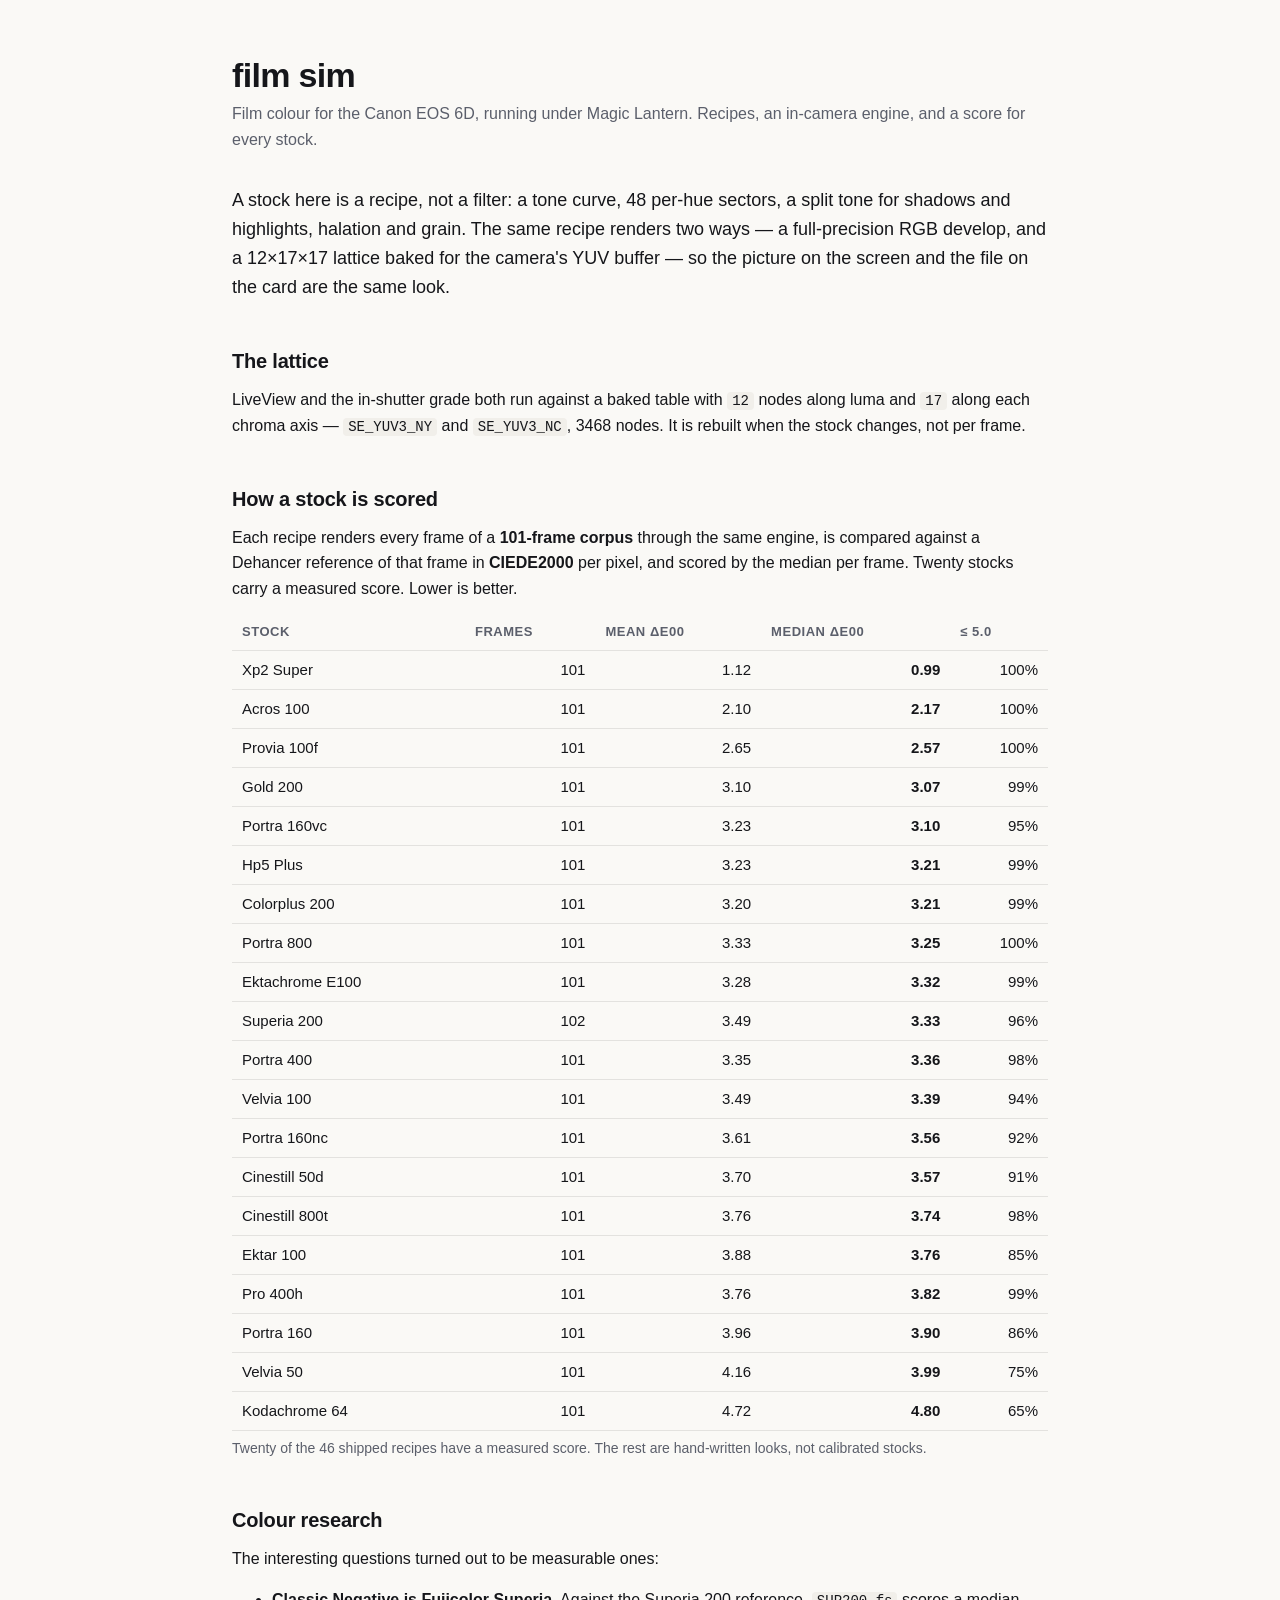
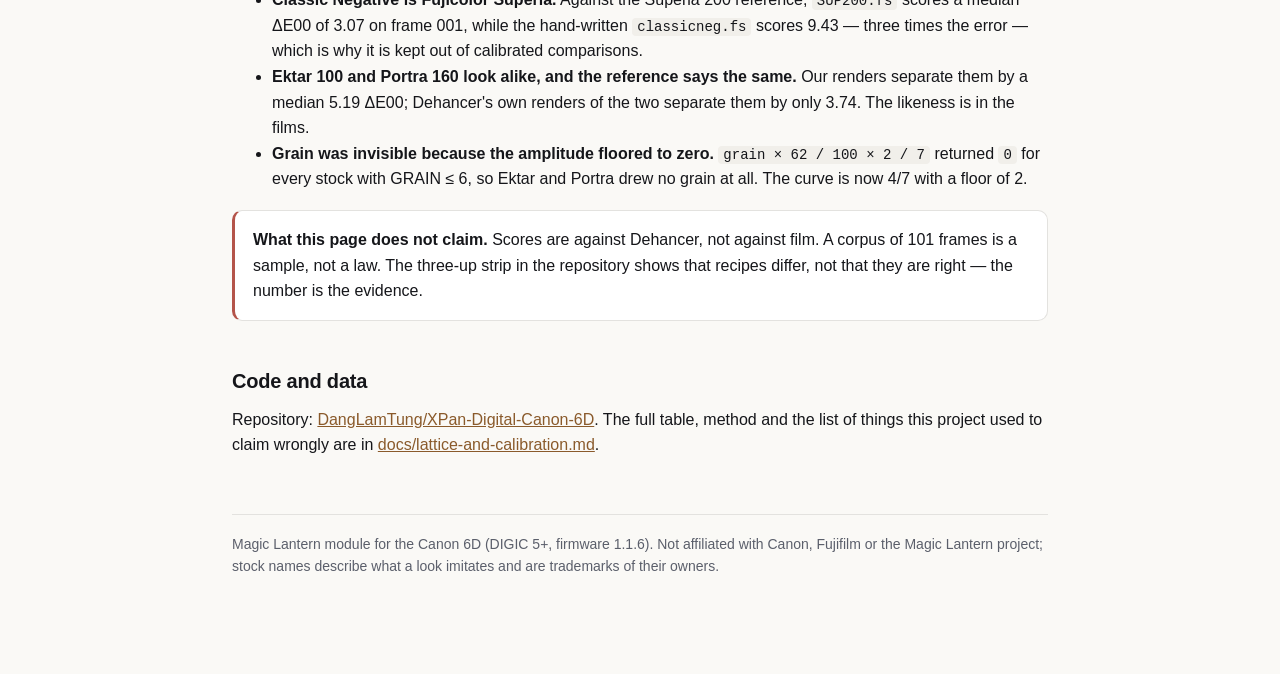
==== docs/index.html @ 1e67f0bf "docs: a GitHub Pages site for the project -- the lattice, the 101-frame CIEDE2000 table for the twen" ====
<!doctype html>
<html lang="en">
<head>
<meta charset="utf-8">
<meta name="viewport" content="width=device-width,initial-scale=1">
<title>film_sim — film colour for the Canon 6D under Magic Lantern</title>
<style>
  :root{--ink:#15161a;--dim:#5b5f6b;--line:#e3e2df;--bg:#faf9f6;--accent:#8a5a2b}
  *{box-sizing:border-box}
  body{margin:0;background:var(--bg);color:var(--ink);
       font:16px/1.6 -apple-system,BlinkMacSystemFont,"Segoe UI",Inter,sans-serif}
  main{max-width:860px;margin:0 auto;padding:56px 22px 96px}
  h1{font-size:34px;line-height:1.15;margin:0 0 6px;letter-spacing:-.02em}
  .sub{color:var(--dim);margin:0 0 34px}
  h2{font-size:20px;margin:44px 0 10px;letter-spacing:-.01em}
  p{margin:0 0 14px}
  a{color:var(--accent)}
  code{background:#f1efea;padding:1px 5px;border-radius:4px;font-size:14px}
  table{border-collapse:collapse;width:100%;margin:14px 0 6px;font-size:15px}
  th,td{text-align:left;padding:7px 10px;border-bottom:1px solid var(--line)}
  th{color:var(--dim);font-weight:600;font-size:13px;text-transform:uppercase;
     letter-spacing:.04em}
  td.n{text-align:right;font-variant-numeric:tabular-nums}
  .lede{font-size:18px}
  .box{background:#fff;border:1px solid var(--line);border-radius:10px;
       padding:16px 18px;margin:18px 0}
  .warn{border-left:3px solid #b4544a}
  footer{margin-top:56px;color:var(--dim);font-size:14px;
         border-top:1px solid var(--line);padding-top:18px}
</style>
</head>
<body>
<main>

<h1>film&nbsp;sim</h1>
<p class="sub">Film colour for the Canon EOS 6D, running under Magic Lantern.
Recipes, an in-camera engine, and a score for every stock.</p>

<p class="lede">A stock here is a recipe, not a filter: a tone curve, 48 per-hue
sectors, a split tone for shadows and highlights, halation and grain. The same
recipe renders two ways — a full-precision RGB develop, and a 12×17×17 lattice
baked for the camera's YUV buffer — so the picture on the screen and the file on
the card are the same look.</p>

<h2>The lattice</h2>
<p>LiveView and the in-shutter grade both run against a baked table with
<code>12</code> nodes along luma and <code>17</code> along each chroma axis —
<code>SE_YUV3_NY</code> and <code>SE_YUV3_NC</code>, 3468 nodes. It is rebuilt
when the stock changes, not per frame.</p>

<h2>How a stock is scored</h2>
<p>Each recipe renders every frame of a <b>101-frame corpus</b> through the same
engine, is compared against a Dehancer reference of that frame in
<b>CIEDE2000</b> per pixel, and scored by the median per frame. Twenty stocks
carry a measured score. Lower is better.</p>

<table>
  <thead><tr><th>Stock</th><th class="n">frames</th><th class="n">mean ΔE00</th>
  <th class="n">median ΔE00</th><th class="n">≤ 5.0</th></tr></thead>
  <tbody>
      <tr><td>Xp2 Super</td><td class="n">101</td><td class="n">1.12</td><td class="n"><b>0.99</b></td><td class="n">100%</td></tr>
      <tr><td>Acros 100</td><td class="n">101</td><td class="n">2.10</td><td class="n"><b>2.17</b></td><td class="n">100%</td></tr>
      <tr><td>Provia 100f</td><td class="n">101</td><td class="n">2.65</td><td class="n"><b>2.57</b></td><td class="n">100%</td></tr>
      <tr><td>Gold 200</td><td class="n">101</td><td class="n">3.10</td><td class="n"><b>3.07</b></td><td class="n">99%</td></tr>
      <tr><td>Portra 160vc</td><td class="n">101</td><td class="n">3.23</td><td class="n"><b>3.10</b></td><td class="n">95%</td></tr>
      <tr><td>Hp5 Plus</td><td class="n">101</td><td class="n">3.23</td><td class="n"><b>3.21</b></td><td class="n">99%</td></tr>
      <tr><td>Colorplus 200</td><td class="n">101</td><td class="n">3.20</td><td class="n"><b>3.21</b></td><td class="n">99%</td></tr>
      <tr><td>Portra 800</td><td class="n">101</td><td class="n">3.33</td><td class="n"><b>3.25</b></td><td class="n">100%</td></tr>
      <tr><td>Ektachrome E100</td><td class="n">101</td><td class="n">3.28</td><td class="n"><b>3.32</b></td><td class="n">99%</td></tr>
      <tr><td>Superia 200</td><td class="n">102</td><td class="n">3.49</td><td class="n"><b>3.33</b></td><td class="n">96%</td></tr>
      <tr><td>Portra 400</td><td class="n">101</td><td class="n">3.35</td><td class="n"><b>3.36</b></td><td class="n">98%</td></tr>
      <tr><td>Velvia 100</td><td class="n">101</td><td class="n">3.49</td><td class="n"><b>3.39</b></td><td class="n">94%</td></tr>
      <tr><td>Portra 160nc</td><td class="n">101</td><td class="n">3.61</td><td class="n"><b>3.56</b></td><td class="n">92%</td></tr>
      <tr><td>Cinestill 50d</td><td class="n">101</td><td class="n">3.70</td><td class="n"><b>3.57</b></td><td class="n">91%</td></tr>
      <tr><td>Cinestill 800t</td><td class="n">101</td><td class="n">3.76</td><td class="n"><b>3.74</b></td><td class="n">98%</td></tr>
      <tr><td>Ektar 100</td><td class="n">101</td><td class="n">3.88</td><td class="n"><b>3.76</b></td><td class="n">85%</td></tr>
      <tr><td>Pro 400h</td><td class="n">101</td><td class="n">3.76</td><td class="n"><b>3.82</b></td><td class="n">99%</td></tr>
      <tr><td>Portra 160</td><td class="n">101</td><td class="n">3.96</td><td class="n"><b>3.90</b></td><td class="n">86%</td></tr>
      <tr><td>Velvia 50</td><td class="n">101</td><td class="n">4.16</td><td class="n"><b>3.99</b></td><td class="n">75%</td></tr>
      <tr><td>Kodachrome 64</td><td class="n">101</td><td class="n">4.72</td><td class="n"><b>4.80</b></td><td class="n">65%</td></tr>
  </tbody>
</table>
<p class="sub" style="font-size:14px">Twenty of the 46 shipped recipes have a
measured score. The rest are hand-written looks, not calibrated stocks.</p>

<h2>Colour research</h2>
<p>The interesting questions turned out to be measurable ones:</p>
<ul>
  <li><b>Classic Negative is Fujicolor Superia.</b> Against the Superia 200
  reference, <code>SUP200.fs</code> scores a median ΔE00 of 3.07 on frame 001,
  while the hand-written <code>classicneg.fs</code> scores 9.43 — three times the
  error — which is why it is kept out of calibrated comparisons.</li>
  <li><b>Ektar 100 and Portra 160 look alike, and the reference says the same.</b>
  Our renders separate them by a median 5.19 ΔE00; Dehancer's own renders of the
  two separate them by only 3.74. The likeness is in the films.</li>
  <li><b>Grain was invisible because the amplitude floored to zero.</b>
  <code>grain × 62 / 100 × 2 / 7</code> returned <code>0</code> for every stock
  with GRAIN ≤ 6, so Ektar and Portra drew no grain at all. The curve is now
  4/7 with a floor of 2.</li>
</ul>

<div class="box warn">
<b>What this page does not claim.</b> Scores are against Dehancer, not against
film. A corpus of 101 frames is a sample, not a law. The three-up strip in the
repository shows that recipes differ, not that they are right — the number is the
evidence.
</div>

<h2>Code and data</h2>
<p>Repository: <a href="https://github.com/DangLamTung/XPan-Digital-Canon-6D">DangLamTung/XPan-Digital-Canon-6D</a>.
The full table, method and the list of things this project used to claim wrongly
are in <a href="https://github.com/DangLamTung/XPan-Digital-Canon-6D/blob/wip-experiment/docs/lattice-and-calibration.md">docs/lattice-and-calibration.md</a>.</p>

<footer>
Magic Lantern module for the Canon 6D (DIGIC 5+, firmware 1.1.6). Not
affiliated with Canon, Fujifilm or the Magic Lantern project; stock names
describe what a look imitates and are trademarks of their owners.
</footer>

</main>
</body>
</html>
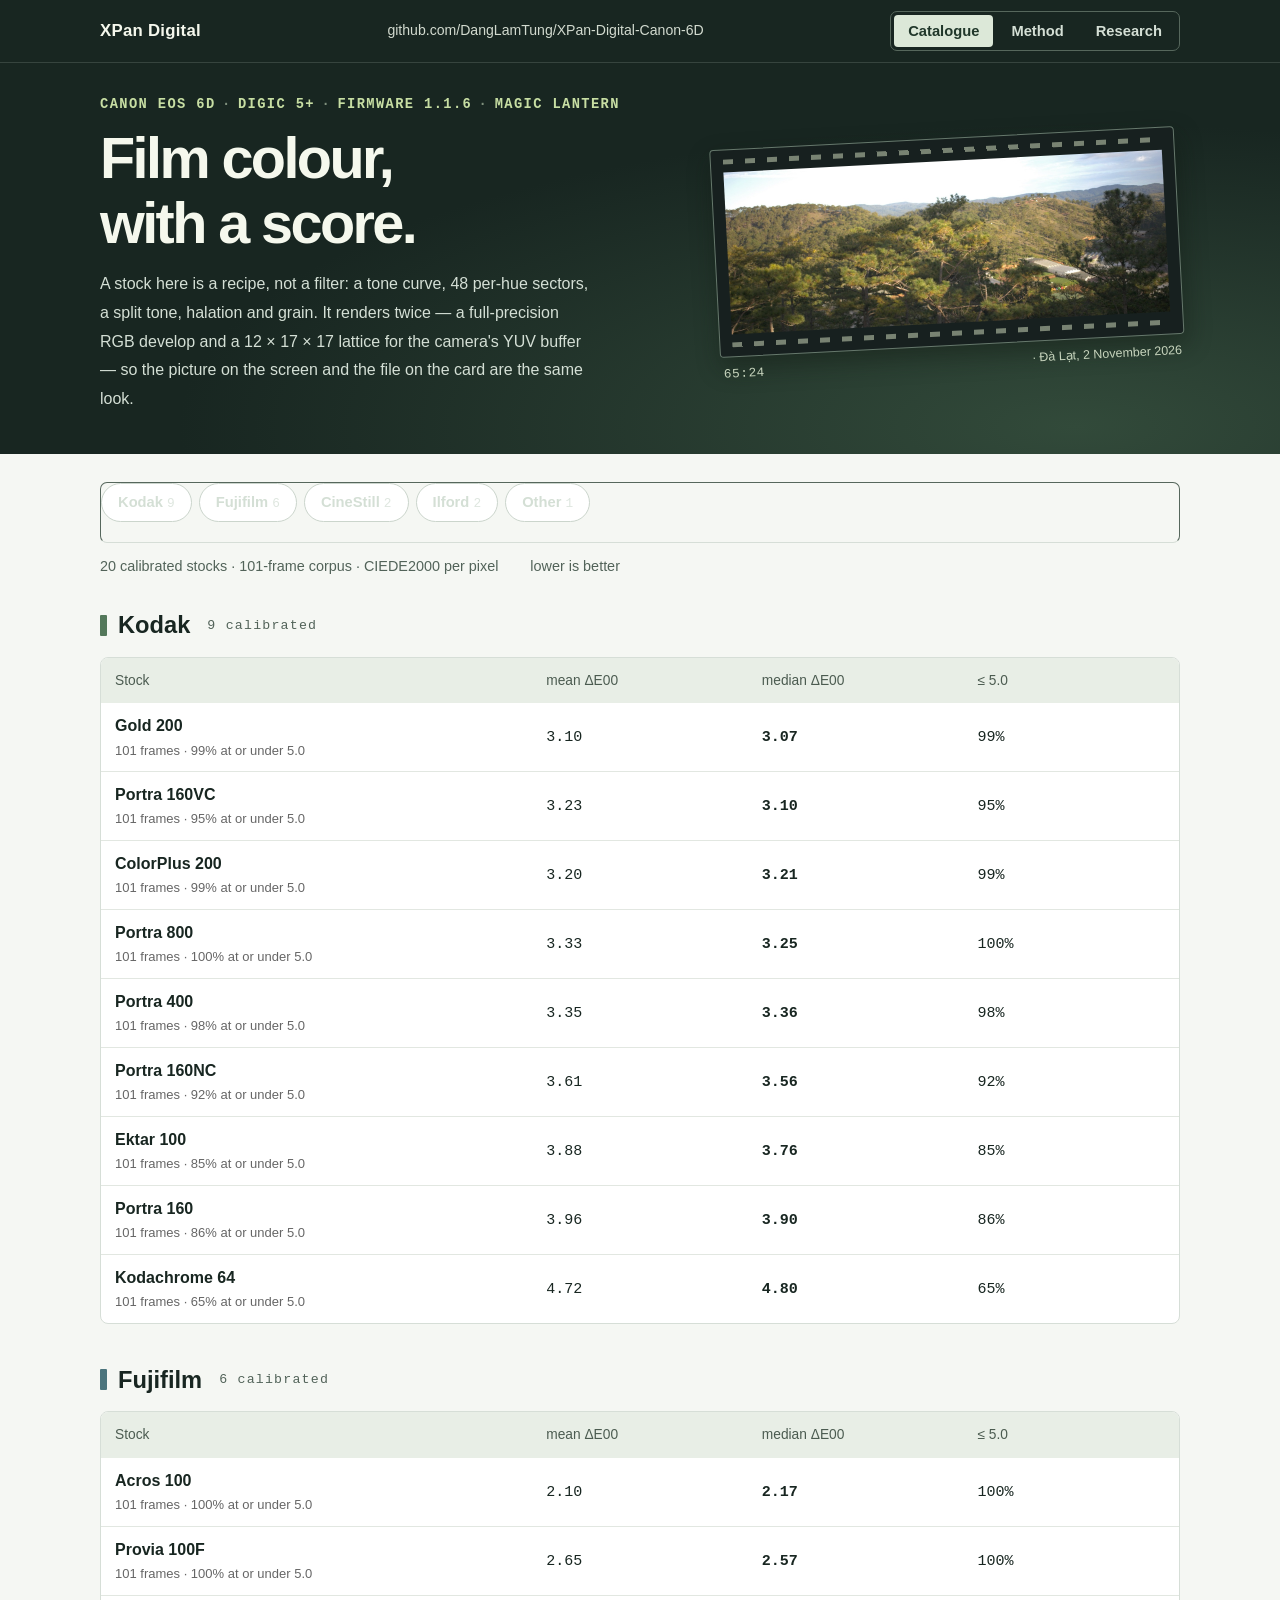
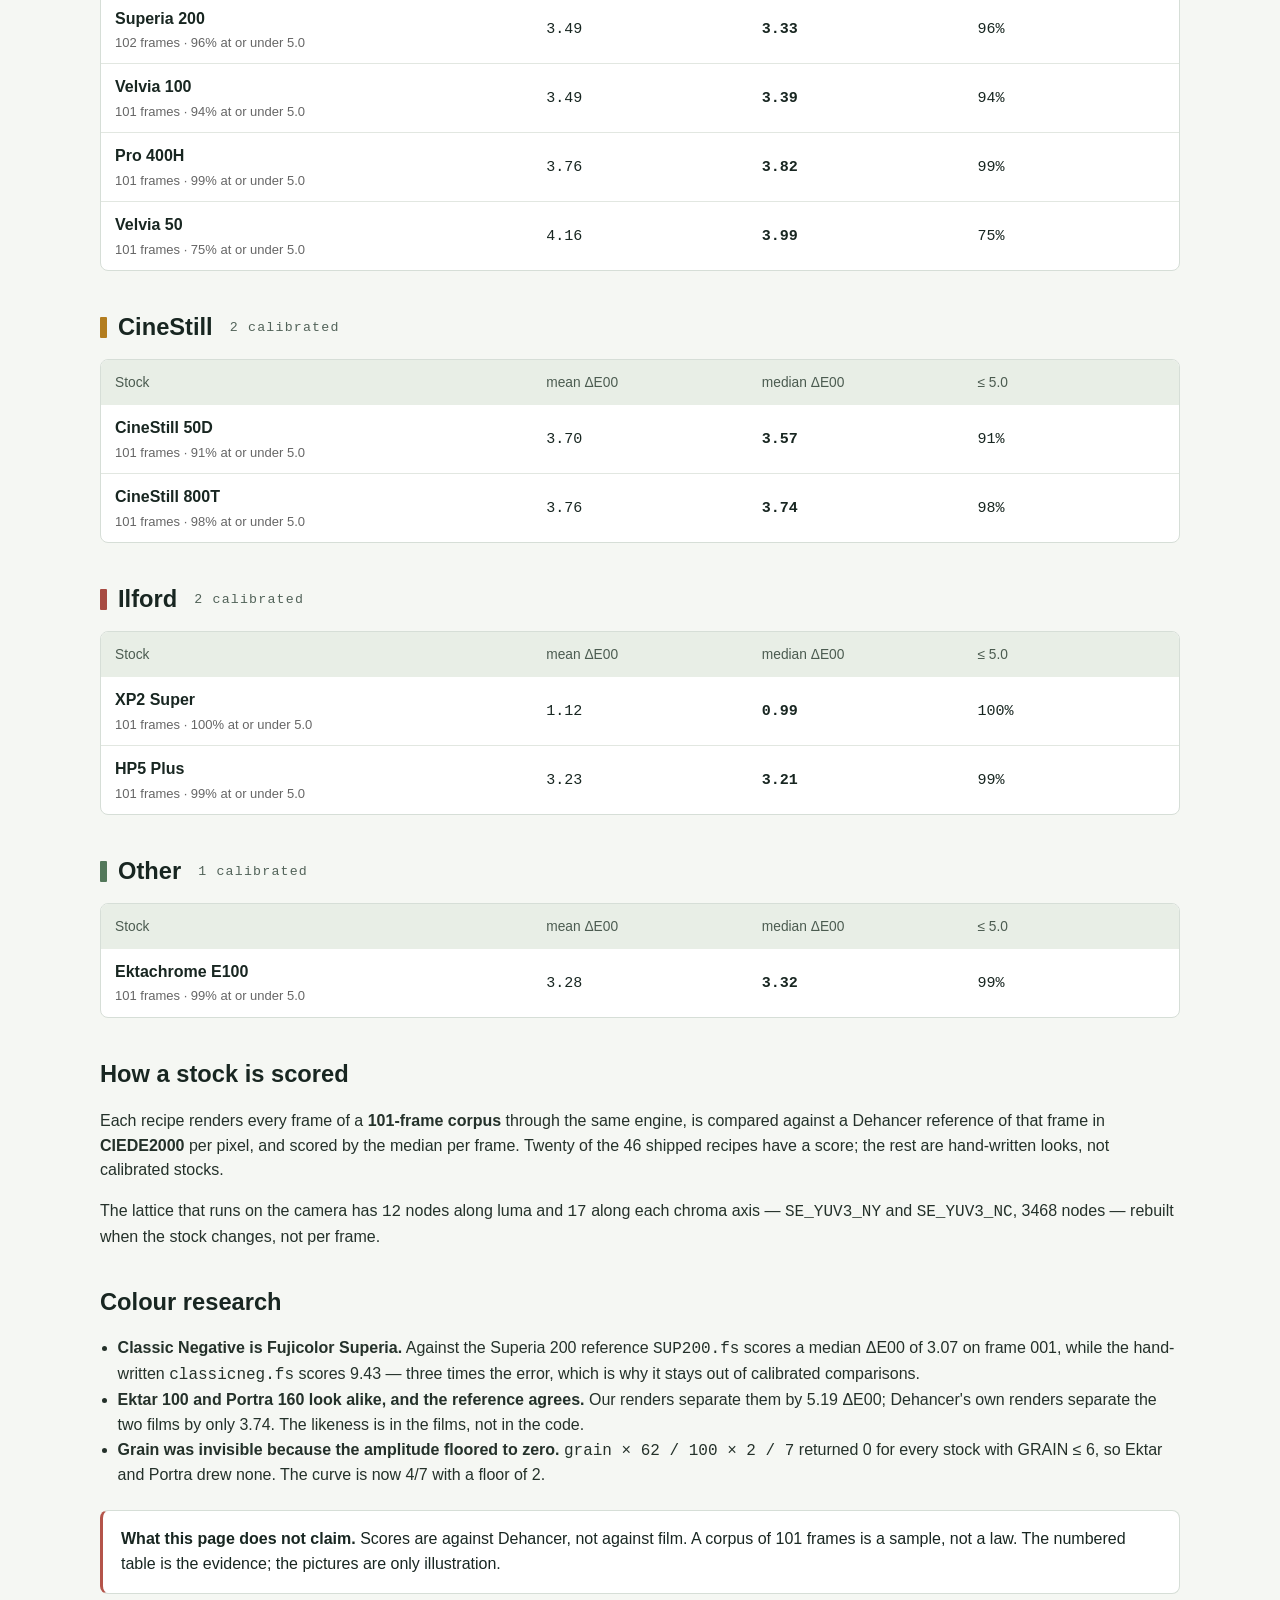
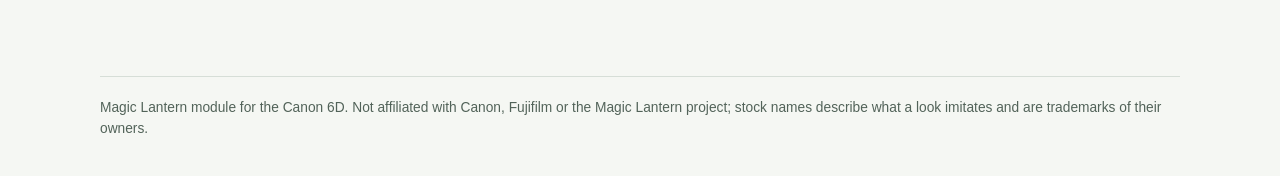
==== commit 2f5ecf37: "docs: rebuild the landing page in the layout of erlla's M4 Color Lab -- dark hero with a strip-frame" ====
--- a/docs/index.html
+++ b/docs/index.html
@@ -3,120 +3,155 @@
 <head>
 <meta charset="utf-8">
 <meta name="viewport" content="width=device-width,initial-scale=1">
-<title>film_sim — film colour for the Canon 6D under Magic Lantern</title>
-<style>
-  :root{--ink:#15161a;--dim:#5b5f6b;--line:#e3e2df;--bg:#faf9f6;--accent:#8a5a2b}
-  *{box-sizing:border-box}
-  body{margin:0;background:var(--bg);color:var(--ink);
-       font:16px/1.6 -apple-system,BlinkMacSystemFont,"Segoe UI",Inter,sans-serif}
-  main{max-width:860px;margin:0 auto;padding:56px 22px 96px}
-  h1{font-size:34px;line-height:1.15;margin:0 0 6px;letter-spacing:-.02em}
-  .sub{color:var(--dim);margin:0 0 34px}
-  h2{font-size:20px;margin:44px 0 10px;letter-spacing:-.01em}
-  p{margin:0 0 14px}
-  a{color:var(--accent)}
-  code{background:#f1efea;padding:1px 5px;border-radius:4px;font-size:14px}
-  table{border-collapse:collapse;width:100%;margin:14px 0 6px;font-size:15px}
-  th,td{text-align:left;padding:7px 10px;border-bottom:1px solid var(--line)}
-  th{color:var(--dim);font-weight:600;font-size:13px;text-transform:uppercase;
-     letter-spacing:.04em}
-  td.n{text-align:right;font-variant-numeric:tabular-nums}
-  .lede{font-size:18px}
-  .box{background:#fff;border:1px solid var(--line);border-radius:10px;
-       padding:16px 18px;margin:18px 0}
-  .warn{border-left:3px solid #b4544a}
-  footer{margin-top:56px;color:var(--dim);font-size:14px;
-         border-top:1px solid var(--line);padding-top:18px}
-</style>
+<title>XPan Digital — film colour for the Canon 6D</title>
+<link rel="stylesheet" href="style.css">
 </head>
 <body>
-<main>
 
-<h1>film&nbsp;sim</h1>
-<p class="sub">Film colour for the Canon EOS 6D, running under Magic Lantern.
-Recipes, an in-camera engine, and a score for every stock.</p>
+<header>
+  <div class="wrap top">
+    <div class="identity"><span class="mark"></span>XPan Digital</div>
+    <a class="repo" href="https://github.com/DangLamTung/XPan-Digital-Canon-6D">github.com/DangLamTung/XPan-Digital-Canon-6D</a>
+    <nav aria-label="sections">
+      <a href="#catalog" aria-current="page">Catalogue</a>
+      <a href="#method">Method</a>
+      <a href="#research">Research</a>
+    </nav>
+  </div>
+</header>
 
-<p class="lede">A stock here is a recipe, not a filter: a tone curve, 48 per-hue
-sectors, a split tone for shadows and highlights, halation and grain. The same
-recipe renders two ways — a full-precision RGB develop, and a 12×17×17 lattice
-baked for the camera's YUV buffer — so the picture on the screen and the file on
-the card are the same look.</p>
-
-<h2>The lattice</h2>
-<p>LiveView and the in-shutter grade both run against a baked table with
-<code>12</code> nodes along luma and <code>17</code> along each chroma axis —
-<code>SE_YUV3_NY</code> and <code>SE_YUV3_NC</code>, 3468 nodes. It is rebuilt
-when the stock changes, not per frame.</p>
-
-<h2>How a stock is scored</h2>
-<p>Each recipe renders every frame of a <b>101-frame corpus</b> through the same
-engine, is compared against a Dehancer reference of that frame in
-<b>CIEDE2000</b> per pixel, and scored by the median per frame. Twenty stocks
-carry a measured score. Lower is better.</p>
-
-<table>
-  <thead><tr><th>Stock</th><th class="n">frames</th><th class="n">mean ΔE00</th>
-  <th class="n">median ΔE00</th><th class="n">≤ 5.0</th></tr></thead>
-  <tbody>
-      <tr><td>Xp2 Super</td><td class="n">101</td><td class="n">1.12</td><td class="n"><b>0.99</b></td><td class="n">100%</td></tr>
-      <tr><td>Acros 100</td><td class="n">101</td><td class="n">2.10</td><td class="n"><b>2.17</b></td><td class="n">100%</td></tr>
-      <tr><td>Provia 100f</td><td class="n">101</td><td class="n">2.65</td><td class="n"><b>2.57</b></td><td class="n">100%</td></tr>
-      <tr><td>Gold 200</td><td class="n">101</td><td class="n">3.10</td><td class="n"><b>3.07</b></td><td class="n">99%</td></tr>
-      <tr><td>Portra 160vc</td><td class="n">101</td><td class="n">3.23</td><td class="n"><b>3.10</b></td><td class="n">95%</td></tr>
-      <tr><td>Hp5 Plus</td><td class="n">101</td><td class="n">3.23</td><td class="n"><b>3.21</b></td><td class="n">99%</td></tr>
-      <tr><td>Colorplus 200</td><td class="n">101</td><td class="n">3.20</td><td class="n"><b>3.21</b></td><td class="n">99%</td></tr>
-      <tr><td>Portra 800</td><td class="n">101</td><td class="n">3.33</td><td class="n"><b>3.25</b></td><td class="n">100%</td></tr>
-      <tr><td>Ektachrome E100</td><td class="n">101</td><td class="n">3.28</td><td class="n"><b>3.32</b></td><td class="n">99%</td></tr>
-      <tr><td>Superia 200</td><td class="n">102</td><td class="n">3.49</td><td class="n"><b>3.33</b></td><td class="n">96%</td></tr>
-      <tr><td>Portra 400</td><td class="n">101</td><td class="n">3.35</td><td class="n"><b>3.36</b></td><td class="n">98%</td></tr>
-      <tr><td>Velvia 100</td><td class="n">101</td><td class="n">3.49</td><td class="n"><b>3.39</b></td><td class="n">94%</td></tr>
-      <tr><td>Portra 160nc</td><td class="n">101</td><td class="n">3.61</td><td class="n"><b>3.56</b></td><td class="n">92%</td></tr>
-      <tr><td>Cinestill 50d</td><td class="n">101</td><td class="n">3.70</td><td class="n"><b>3.57</b></td><td class="n">91%</td></tr>
-      <tr><td>Cinestill 800t</td><td class="n">101</td><td class="n">3.76</td><td class="n"><b>3.74</b></td><td class="n">98%</td></tr>
-      <tr><td>Ektar 100</td><td class="n">101</td><td class="n">3.88</td><td class="n"><b>3.76</b></td><td class="n">85%</td></tr>
-      <tr><td>Pro 400h</td><td class="n">101</td><td class="n">3.76</td><td class="n"><b>3.82</b></td><td class="n">99%</td></tr>
-      <tr><td>Portra 160</td><td class="n">101</td><td class="n">3.96</td><td class="n"><b>3.90</b></td><td class="n">86%</td></tr>
-      <tr><td>Velvia 50</td><td class="n">101</td><td class="n">4.16</td><td class="n"><b>3.99</b></td><td class="n">75%</td></tr>
-      <tr><td>Kodachrome 64</td><td class="n">101</td><td class="n">4.72</td><td class="n"><b>4.80</b></td><td class="n">65%</td></tr>
-  </tbody>
-</table>
-<p class="sub" style="font-size:14px">Twenty of the 46 shipped recipes have a
-measured score. The rest are hand-written looks, not calibrated stocks.</p>
-
-<h2>Colour research</h2>
-<p>The interesting questions turned out to be measurable ones:</p>
-<ul>
-  <li><b>Classic Negative is Fujicolor Superia.</b> Against the Superia 200
-  reference, <code>SUP200.fs</code> scores a median ΔE00 of 3.07 on frame 001,
-  while the hand-written <code>classicneg.fs</code> scores 9.43 — three times the
-  error — which is why it is kept out of calibrated comparisons.</li>
-  <li><b>Ektar 100 and Portra 160 look alike, and the reference says the same.</b>
-  Our renders separate them by a median 5.19 ΔE00; Dehancer's own renders of the
-  two separate them by only 3.74. The likeness is in the films.</li>
-  <li><b>Grain was invisible because the amplitude floored to zero.</b>
-  <code>grain × 62 / 100 × 2 / 7</code> returned <code>0</code> for every stock
-  with GRAIN ≤ 6, so Ektar and Portra drew no grain at all. The curve is now
-  4/7 with a floor of 2.</li>
-</ul>
-
-<div class="box warn">
-<b>What this page does not claim.</b> Scores are against Dehancer, not against
-film. A corpus of 101 frames is a sample, not a law. The three-up strip in the
-repository shows that recipes differ, not that they are right — the number is the
-evidence.
+<div class="hero">
+  <div class="wrap intro">
+    <div>
+      <p class="model">CANON EOS 6D<span>·</span>DIGIC 5+<span>·</span>FIRMWARE 1.1.6<span>·</span>MAGIC LANTERN</p>
+      <h1>Film colour,<br>with a score.</h1>
+      <p class="summary">A stock here is a recipe, not a filter: a tone curve, 48 per-hue
+      sectors, a split tone, halation and grain. It renders twice — a full-precision RGB
+      develop and a 12 × 17 × 17 lattice for the camera's YUV buffer — so the picture on
+      the screen and the file on the card are the same look.</p>
+    </div>
+    <figure>
+      <div class="strip"><span></span><img src="img/promo.jpg" alt="Đà Lạt, 65:24"><span></span></div>
+      <figcaption><b>65:24</b> · Đà Lạt, 2 November 2026</figcaption>
+    </figure>
+  </div>
 </div>
 
-<h2>Code and data</h2>
-<p>Repository: <a href="https://github.com/DangLamTung/XPan-Digital-Canon-6D">DangLamTung/XPan-Digital-Canon-6D</a>.
-The full table, method and the list of things this project used to claim wrongly
-are in <a href="https://github.com/DangLamTung/XPan-Digital-Canon-6D/blob/wip-experiment/docs/lattice-and-calibration.md">docs/lattice-and-calibration.md</a>.</p>
+<main class="wrap">
+  <nav class="catalog" aria-label="brands">
+    <a href="#kodak">Kodak <span>9</span></a>
+    <a href="#fujifilm">Fujifilm <span>6</span></a>
+    <a href="#cinestill">CineStill <span>2</span></a>
+    <a href="#ilford">Ilford <span>2</span></a>
+    <a href="#other">Other <span>1</span></a>
+  </nav>
 
-<footer>
-Magic Lantern module for the Canon 6D (DIGIC 5+, firmware 1.1.6). Not
-affiliated with Canon, Fujifilm or the Magic Lantern project; stock names
-describe what a look imitates and are trademarks of their owners.
+  <div class="notes">
+    <span>20 calibrated stocks · 101-frame corpus · CIEDE2000 per pixel</span>
+    <span>lower is better</span>
+  </div>
+
+  <section class="group" id="kodak">
+    <h2><i></i>Kodak<small>9 calibrated</small></h2>
+    <table>
+      <thead><tr><th>Stock</th><th>mean ΔE00</th><th>median ΔE00</th><th>≤ 5.0</th></tr></thead>
+      <tbody>
+        <tr><th scope="row">Gold 200<p class="variant">101 frames · 99% at or under 5.0</p></th><td>3.10</td><td><b>3.07</b></td><td>99%</td></tr>
+        <tr><th scope="row">Portra 160VC<p class="variant">101 frames · 95% at or under 5.0</p></th><td>3.23</td><td><b>3.10</b></td><td>95%</td></tr>
+        <tr><th scope="row">ColorPlus 200<p class="variant">101 frames · 99% at or under 5.0</p></th><td>3.20</td><td><b>3.21</b></td><td>99%</td></tr>
+        <tr><th scope="row">Portra 800<p class="variant">101 frames · 100% at or under 5.0</p></th><td>3.33</td><td><b>3.25</b></td><td>100%</td></tr>
+        <tr><th scope="row">Portra 400<p class="variant">101 frames · 98% at or under 5.0</p></th><td>3.35</td><td><b>3.36</b></td><td>98%</td></tr>
+        <tr><th scope="row">Portra 160NC<p class="variant">101 frames · 92% at or under 5.0</p></th><td>3.61</td><td><b>3.56</b></td><td>92%</td></tr>
+        <tr><th scope="row">Ektar 100<p class="variant">101 frames · 85% at or under 5.0</p></th><td>3.88</td><td><b>3.76</b></td><td>85%</td></tr>
+        <tr><th scope="row">Portra 160<p class="variant">101 frames · 86% at or under 5.0</p></th><td>3.96</td><td><b>3.90</b></td><td>86%</td></tr>
+        <tr><th scope="row">Kodachrome 64<p class="variant">101 frames · 65% at or under 5.0</p></th><td>4.72</td><td><b>4.80</b></td><td>65%</td></tr>
+      </tbody>
+    </table>
+  </section>
+  <section class="group" id="fujifilm">
+    <h2><i></i>Fujifilm<small>6 calibrated</small></h2>
+    <table>
+      <thead><tr><th>Stock</th><th>mean ΔE00</th><th>median ΔE00</th><th>≤ 5.0</th></tr></thead>
+      <tbody>
+        <tr><th scope="row">Acros 100<p class="variant">101 frames · 100% at or under 5.0</p></th><td>2.10</td><td><b>2.17</b></td><td>100%</td></tr>
+        <tr><th scope="row">Provia 100F<p class="variant">101 frames · 100% at or under 5.0</p></th><td>2.65</td><td><b>2.57</b></td><td>100%</td></tr>
+        <tr><th scope="row">Superia 200<p class="variant">102 frames · 96% at or under 5.0</p></th><td>3.49</td><td><b>3.33</b></td><td>96%</td></tr>
+        <tr><th scope="row">Velvia 100<p class="variant">101 frames · 94% at or under 5.0</p></th><td>3.49</td><td><b>3.39</b></td><td>94%</td></tr>
+        <tr><th scope="row">Pro 400H<p class="variant">101 frames · 99% at or under 5.0</p></th><td>3.76</td><td><b>3.82</b></td><td>99%</td></tr>
+        <tr><th scope="row">Velvia 50<p class="variant">101 frames · 75% at or under 5.0</p></th><td>4.16</td><td><b>3.99</b></td><td>75%</td></tr>
+      </tbody>
+    </table>
+  </section>
+  <section class="group" id="cinestill">
+    <h2><i></i>CineStill<small>2 calibrated</small></h2>
+    <table>
+      <thead><tr><th>Stock</th><th>mean ΔE00</th><th>median ΔE00</th><th>≤ 5.0</th></tr></thead>
+      <tbody>
+        <tr><th scope="row">CineStill 50D<p class="variant">101 frames · 91% at or under 5.0</p></th><td>3.70</td><td><b>3.57</b></td><td>91%</td></tr>
+        <tr><th scope="row">CineStill 800T<p class="variant">101 frames · 98% at or under 5.0</p></th><td>3.76</td><td><b>3.74</b></td><td>98%</td></tr>
+      </tbody>
+    </table>
+  </section>
+  <section class="group" id="ilford">
+    <h2><i></i>Ilford<small>2 calibrated</small></h2>
+    <table>
+      <thead><tr><th>Stock</th><th>mean ΔE00</th><th>median ΔE00</th><th>≤ 5.0</th></tr></thead>
+      <tbody>
+        <tr><th scope="row">XP2 Super<p class="variant">101 frames · 100% at or under 5.0</p></th><td>1.12</td><td><b>0.99</b></td><td>100%</td></tr>
+        <tr><th scope="row">HP5 Plus<p class="variant">101 frames · 99% at or under 5.0</p></th><td>3.23</td><td><b>3.21</b></td><td>99%</td></tr>
+      </tbody>
+    </table>
+  </section>
+  <section class="group" id="other">
+    <h2><i></i>Other<small>1 calibrated</small></h2>
+    <table>
+      <thead><tr><th>Stock</th><th>mean ΔE00</th><th>median ΔE00</th><th>≤ 5.0</th></tr></thead>
+      <tbody>
+        <tr><th scope="row">Ektachrome E100<p class="variant">101 frames · 99% at or under 5.0</p></th><td>3.28</td><td><b>3.32</b></td><td>99%</td></tr>
+      </tbody>
+    </table>
+  </section>
+
+  <section class="prose" id="method">
+    <h2>How a stock is scored</h2>
+    <p>Each recipe renders every frame of a <b>101-frame corpus</b> through the same
+    engine, is compared against a Dehancer reference of that frame in
+    <b>CIEDE2000</b> per pixel, and scored by the median per frame. Twenty of the 46
+    shipped recipes have a score; the rest are hand-written looks, not calibrated
+    stocks.</p>
+    <p>The lattice that runs on the camera has <code>12</code> nodes along luma and
+    <code>17</code> along each chroma axis — <code>SE_YUV3_NY</code> and
+    <code>SE_YUV3_NC</code>, 3468 nodes — rebuilt when the stock changes, not per frame.</p>
+  </section>
+
+  <section class="prose" id="research">
+    <h2>Colour research</h2>
+    <ul>
+      <li><b>Classic Negative is Fujicolor Superia.</b> Against the Superia 200 reference
+      <code>SUP200.fs</code> scores a median ΔE00 of 3.07 on frame 001, while the
+      hand-written <code>classicneg.fs</code> scores 9.43 — three times the error, which
+      is why it stays out of calibrated comparisons.</li>
+      <li><b>Ektar 100 and Portra 160 look alike, and the reference agrees.</b> Our
+      renders separate them by 5.19 ΔE00; Dehancer's own renders separate the two films
+      by only 3.74. The likeness is in the films, not in the code.</li>
+      <li><b>Grain was invisible because the amplitude floored to zero.</b>
+      <code>grain × 62 / 100 × 2 / 7</code> returned 0 for every stock with GRAIN ≤ 6, so
+      Ektar and Portra drew none. The curve is now 4/7 with a floor of 2.</li>
+    </ul>
+  </section>
+
+  <div class="box">
+    <b>What this page does not claim.</b> Scores are against Dehancer, not against film.
+    A corpus of 101 frames is a sample, not a law. The numbered table is the evidence;
+    the pictures are only illustration.
+  </div>
+</main>
+
+<footer class="wrap">
+  Magic Lantern module for the Canon 6D. Not affiliated with Canon, Fujifilm or the
+  Magic Lantern project; stock names describe what a look imitates and are trademarks of
+  their owners.
 </footer>
 
-</main>
 </body>
 </html>
--- a/docs/style.css
+++ b/docs/style.css
@@ -0,0 +1,58 @@
+:root{color-scheme:light;--ink:#182621;--muted:#526359;--line:#d6ded7;--paper:#f5f7f3;
+--mono:ui-monospace,"SF Mono",Consolas,monospace}
+*{box-sizing:border-box}
+body{margin:0;background:var(--paper);color:var(--ink);font:1rem/1.55 Inter,-apple-system,BlinkMacSystemFont,"Segoe UI",sans-serif}
+a{color:inherit;text-decoration:none}
+a:focus-visible{outline:3px solid #30886e;outline-offset:4px}
+.wrap{width:min(1080px,calc(100% - 7vw));margin-inline:auto}
+header,.hero{color:#f5f8ed;background:#182621}
+header{border-bottom:1px solid #36443e}
+.top,footer,figcaption,.notes,.group h2,nav{display:flex;align-items:center}
+.top,footer,figcaption{justify-content:space-between}
+.top{min-height:62px}
+.identity{gap:10px;font-size:1.05rem;font-weight:700;letter-spacing:.015em}
+.mark{width:24px;height:22px;border-radius:2px;transform:skew(-10deg);
+background:linear-gradient(90deg,#afd8a8 28%,transparent 28% 35%,#e6db8e 35% 63%,transparent 63% 70%,#eaa080 70%)}
+.repo{font-size:.88rem;color:#d2dacf}.repo:hover{text-decoration:underline}
+nav{gap:4px;padding:3px;border:1px solid #56675c;border-radius:7px}
+nav a{padding:5px 14px;border-radius:4px;color:#d4dfd5;font-size:.92rem;font-weight:600}
+nav a[aria-current]{background:#dce8d8;color:#20372a}nav a:hover{box-shadow:inset 0 0 0 1px #95aa98}
+@media(max-width:620px){.top{flex-wrap:wrap;gap:9px;padding-block:10px}nav{order:3;width:100%}nav a{flex:1;text-align:center}}
+.hero{overflow:hidden;background:radial-gradient(ellipse at 84% 93%,#324a3a 0,transparent 59%),#182621}
+.intro{display:grid;grid-template-columns:1fr .93fr;align-items:center;gap:6%;min-height:300px;padding-block:34px 40px}
+.model{font:600 .86rem var(--mono);letter-spacing:.10em;color:#c7dea3;margin:0}
+.model span{margin-inline:.4rem;color:#7f907d}
+h1{font-size:clamp(2.2rem,4.6vw,3.6rem);letter-spacing:-.045em;line-height:1.12;margin:14px 0 15px}
+.summary{color:#d4dfd5;max-width:31rem;margin:0;line-height:1.8}
+figure{max-width:465px;width:95%;justify-self:end;margin:0;transform:rotate(-3deg)}
+.strip{background:#17201f;padding:9px 12px;border:1px solid #66786c;box-shadow:2px 10px 24px #1017116e;border-radius:4px}
+.strip img{display:block;width:100%;height:auto;margin:8px 0}
+.strip span{display:block;height:5px;background:repeating-linear-gradient(90deg,#a2ad96 0 10px,transparent 10px 22px);opacity:.7}
+figcaption{padding:7px 3px 0;color:#c7d4bd;font-size:.78rem}
+figcaption b{font:normal .8rem var(--mono);letter-spacing:.04em}
+main{padding-block:28px 40px}
+nav.catalog{display:flex;flex-wrap:wrap;gap:7px;padding:0 0 20px;border-bottom:1px solid var(--line)}
+nav.catalog a{font-weight:600;padding:7px 16px;border-radius:20px;border:1px solid #cbd5cc;background:#fff}
+nav.catalog a:hover{border-color:#65806e}
+nav.catalog span{opacity:.74;font:.8rem var(--mono)}
+.notes{gap:10px 32px;margin-top:12px;align-items:flex-start;flex-wrap:wrap;color:var(--muted);font-size:.9rem}
+.group{margin:30px 0 38px;--accent:#53785a}
+#fujifilm{--accent:#4b747c}#cinestill{--accent:#b37d1f}#ilford{--accent:#a74b42}
+.group h2{gap:11px;margin:0 0 13px;font-size:1.48rem}
+.group h2 i{display:block;width:7px;height:21px;background:var(--accent);border-radius:1px}
+h2 small{font:normal .83rem var(--mono);letter-spacing:.09em;color:var(--muted);margin-left:6px}
+table{background:#fff;width:100%;border-spacing:0;border-collapse:separate;border:1px solid var(--line);border-radius:8px;overflow:hidden;table-layout:fixed}
+th,td{padding:12px 14px;text-align:left;border:0}
+thead th{background:#e8eee6;font-size:.86rem;font-weight:500;color:#4b5b50}
+thead th:first-child{width:40%}thead th:nth-child(2),thead th:nth-child(3){width:20%}
+tbody tr+tr>*{border-top:1px solid #e2e7e1}
+tbody th{font-size:1rem;line-height:1.35;font-weight:600}
+tbody td{font:.94rem var(--mono);font-variant-numeric:tabular-nums}
+.variant{margin:.3rem 0 0;color:#666;font-size:.8125rem;font-weight:400}
+tbody tr:hover{background:#f8faf6}
+.prose h2{font-size:1.48rem;margin:34px 0 12px}
+.prose p,.prose li{color:#24312a}
+.prose ul{padding-left:1.1rem}
+.box{background:#fff;border:1px solid var(--line);border-left:3px solid #b4544a;border-radius:8px;padding:16px 18px;margin:22px 0}
+footer{margin-top:20px;padding:20px 0 40px;border-top:1px solid var(--line);color:var(--muted);font-size:.86rem}
+@media(max-width:760px){.intro{grid-template-columns:1fr}.intro figure{justify-self:start;margin-top:18px;transform:none}}
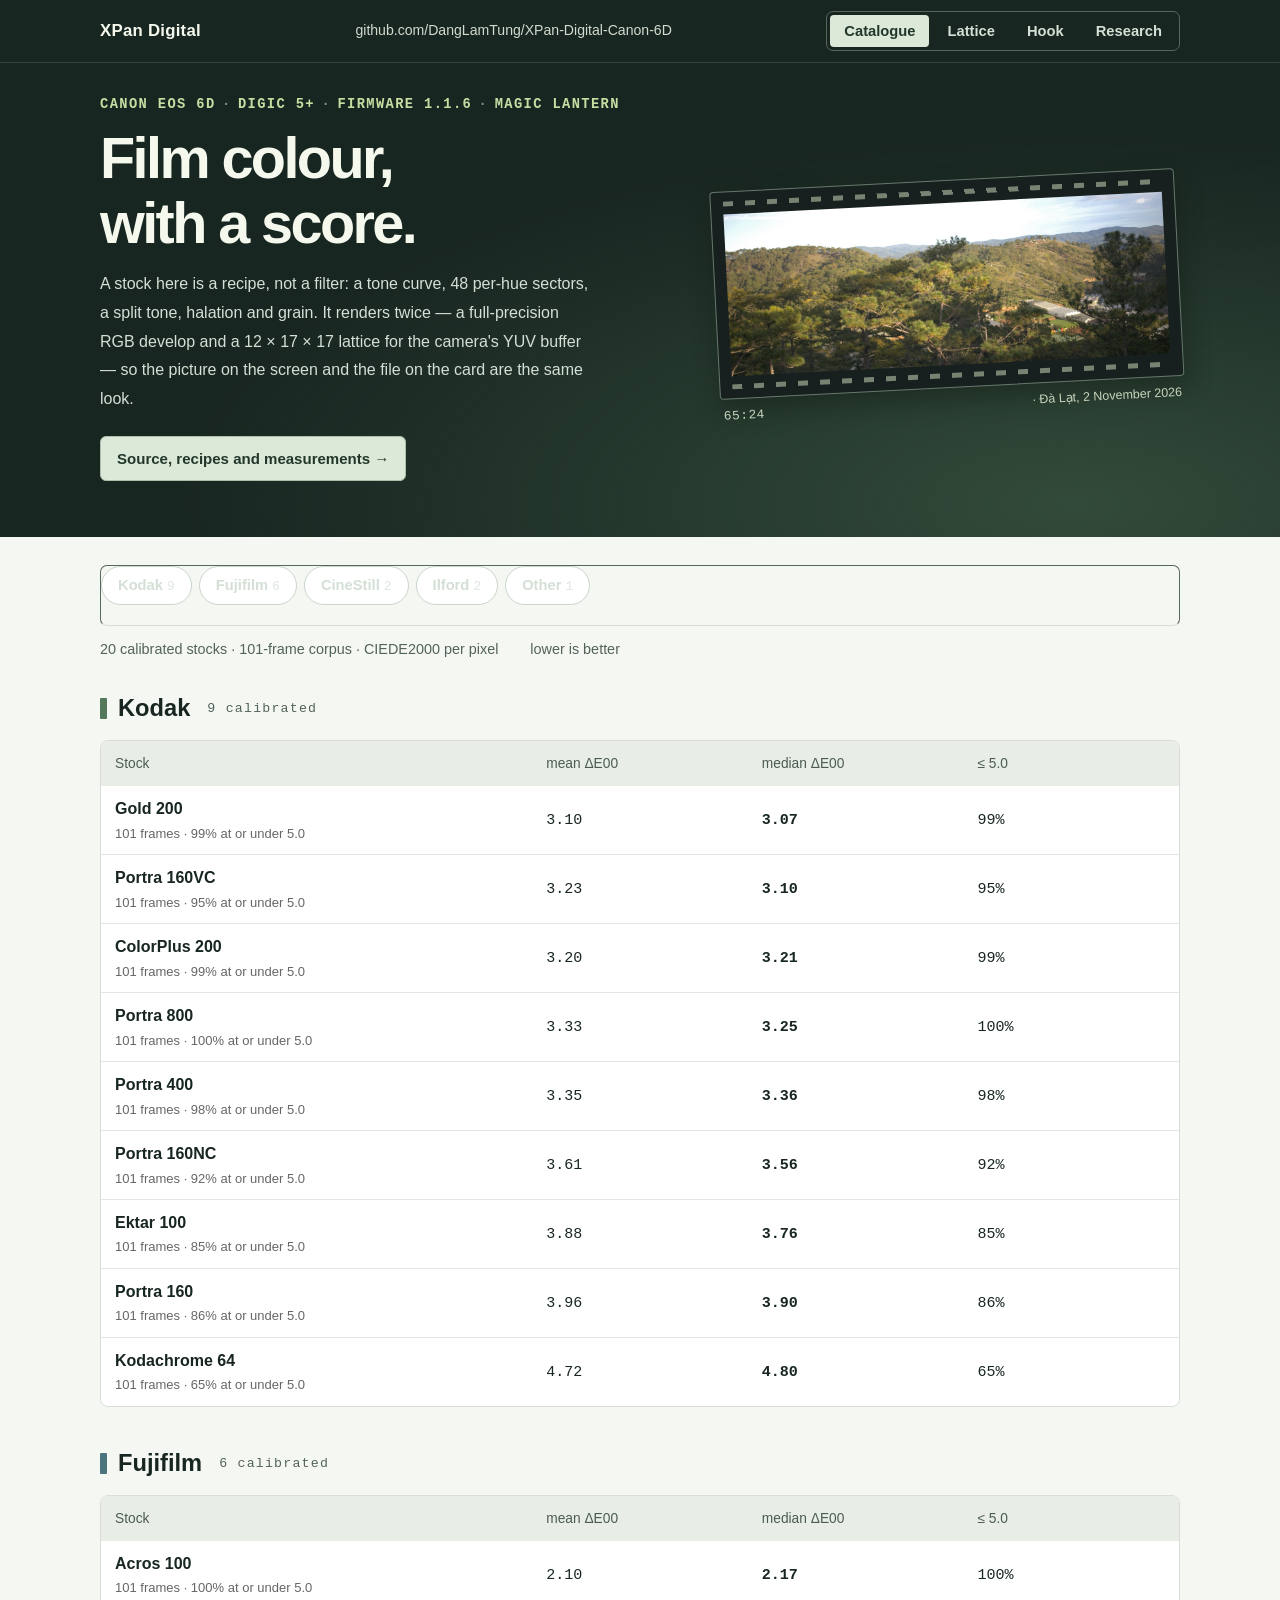
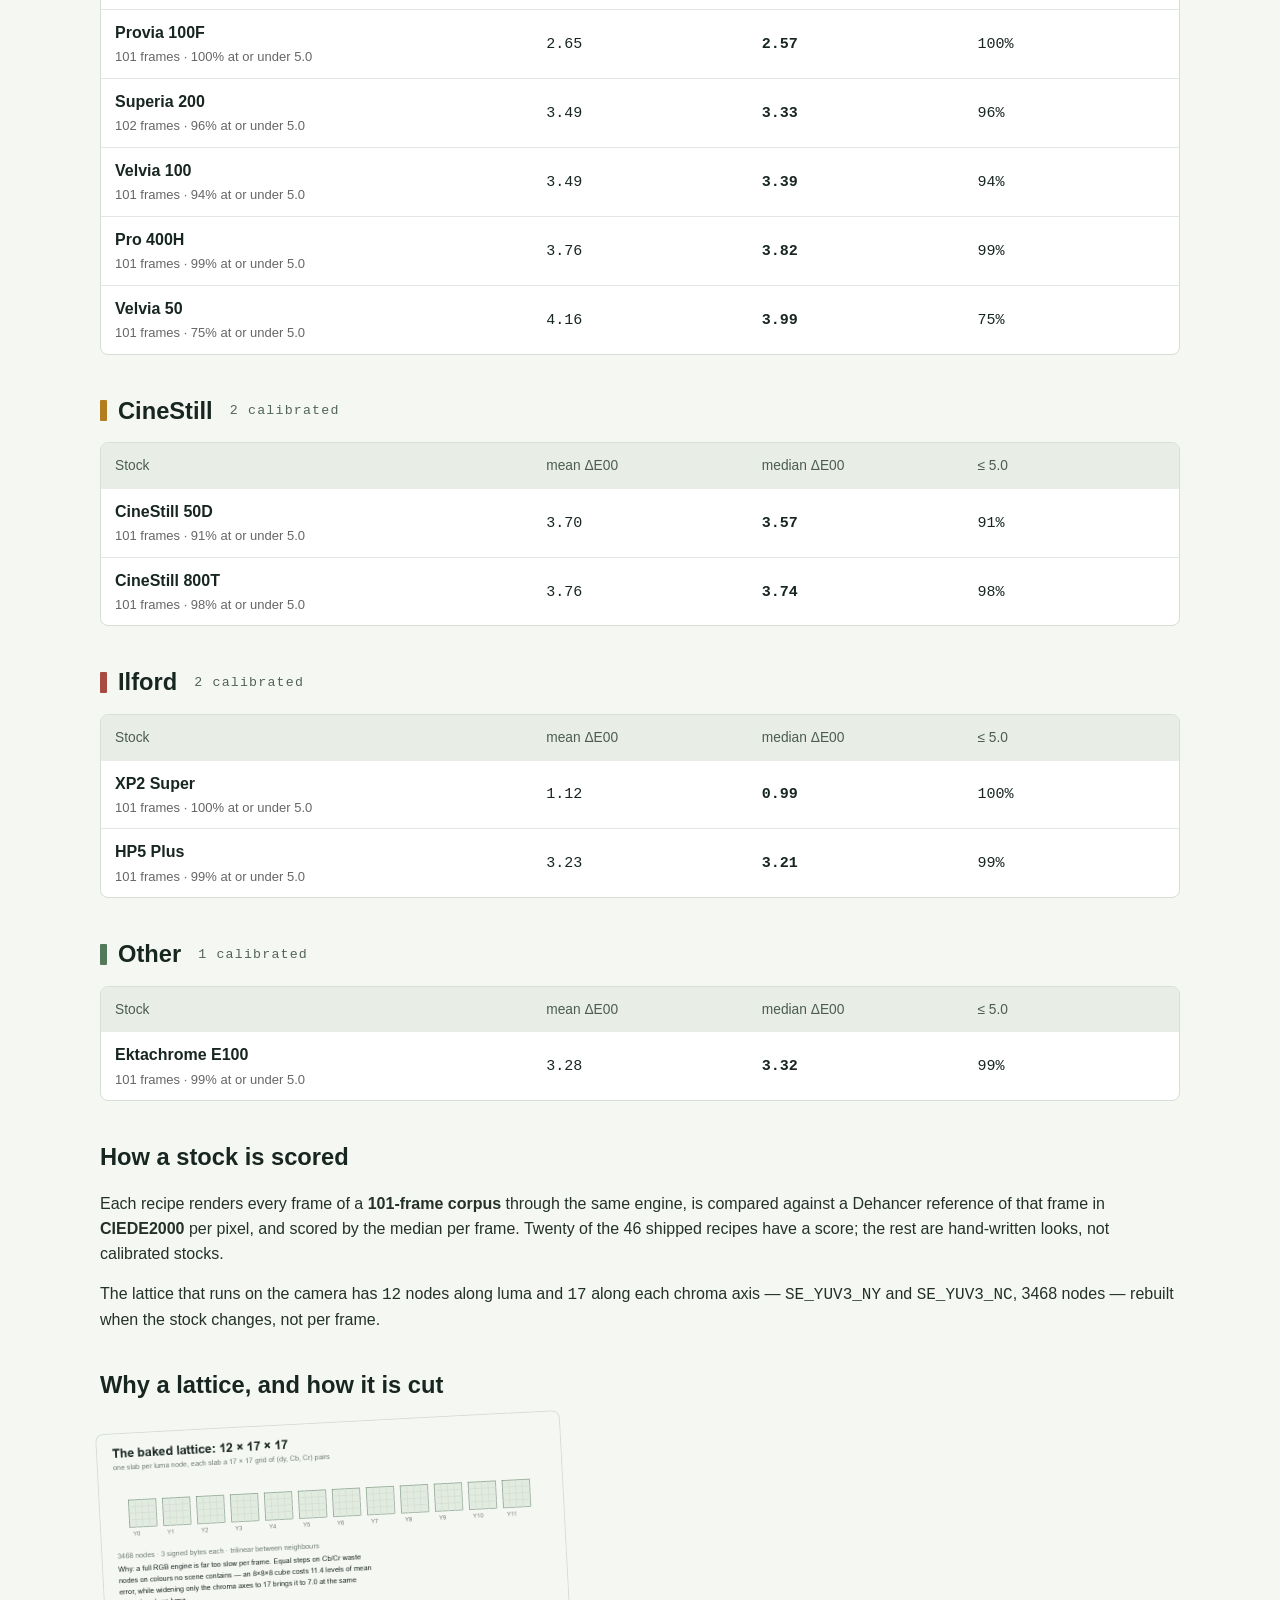
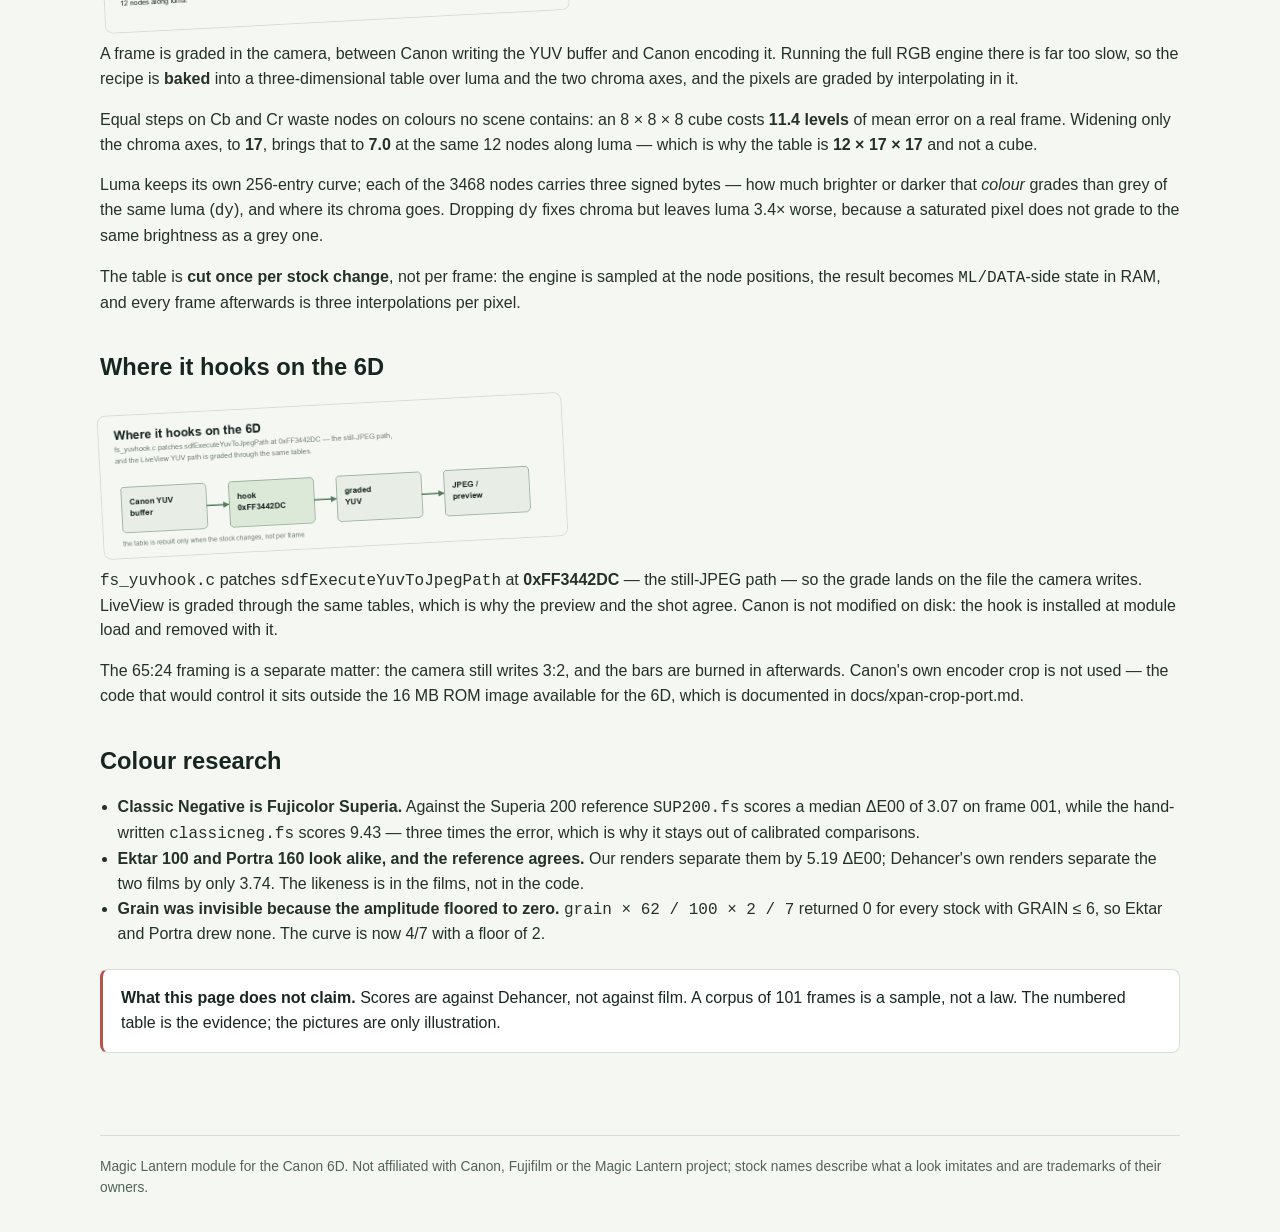
==== commit 0a180686: "docs: explain the 12x17x17 lattice (why a cube wastes nodes, what dy carries, cut once per stock) an" ====
--- a/docs/index.html
+++ b/docs/index.html
@@ -14,7 +14,8 @@
     <a class="repo" href="https://github.com/DangLamTung/XPan-Digital-Canon-6D">github.com/DangLamTung/XPan-Digital-Canon-6D</a>
     <nav aria-label="sections">
       <a href="#catalog" aria-current="page">Catalogue</a>
-      <a href="#method">Method</a>
+      <a href="#lattice">Lattice</a>
+      <a href="#hook">Hook</a>
       <a href="#research">Research</a>
     </nav>
   </div>
@@ -29,6 +30,7 @@
       sectors, a split tone, halation and grain. It renders twice — a full-precision RGB
       develop and a 12 × 17 × 17 lattice for the camera's YUV buffer — so the picture on
       the screen and the file on the card are the same look.</p>
+      <p class="cta"><a class="button" href="https://github.com/DangLamTung/XPan-Digital-Canon-6D">Source, recipes and measurements →</a></p>
     </div>
     <figure>
       <div class="strip"><span></span><img src="img/promo.jpg" alt="Đà Lạt, 65:24"><span></span></div>
@@ -124,6 +126,42 @@
     <code>SE_YUV3_NC</code>, 3468 nodes — rebuilt when the stock changes, not per frame.</p>
   </section>
 
+  <section class="prose" id="lattice">
+    <h2>Why a lattice, and how it is cut</h2>
+    <figure class="fig"><img src="img/lattice.png" alt="12 slabs of 17 by 17 nodes"></figure>
+    <p>A frame is graded in the camera, between Canon writing the YUV buffer and
+    Canon encoding it. Running the full RGB engine there is far too slow, so the
+    recipe is <b>baked</b> into a three-dimensional table over luma and the two
+    chroma axes, and the pixels are graded by interpolating in it.</p>
+    <p>Equal steps on Cb and Cr waste nodes on colours no scene contains: an
+    8 × 8 × 8 cube costs <b>11.4 levels</b> of mean error on a real frame. Widening
+    only the chroma axes, to <b>17</b>, brings that to <b>7.0</b> at the same 12
+    nodes along luma — which is why the table is <b>12 × 17 × 17</b> and not a cube.</p>
+    <p>Luma keeps its own 256-entry curve; each of the 3468 nodes carries three
+    signed bytes — how much brighter or darker that <i>colour</i> grades than grey
+    of the same luma (<code>dy</code>), and where its chroma goes. Dropping
+    <code>dy</code> fixes chroma but leaves luma 3.4× worse, because a saturated
+    pixel does not grade to the same brightness as a grey one.</p>
+    <p>The table is <b>cut once per stock change</b>, not per frame: the engine is
+    sampled at the node positions, the result becomes
+    <code>ML/DATA</code>-side state in RAM, and every frame afterwards is three
+    interpolations per pixel.</p>
+  </section>
+
+  <section class="prose" id="hook">
+    <h2>Where it hooks on the 6D</h2>
+    <figure class="fig"><img src="img/hook.png" alt="YUV buffer, hook at 0xFF3442DC, graded YUV, JPEG"></figure>
+    <p><code>fs_yuvhook.c</code> patches <code>sdfExecuteYuvToJpegPath</code> at
+    <b>0xFF3442DC</b> — the still-JPEG path — so the grade lands on the file the
+    camera writes. LiveView is graded through the same tables, which is why the
+    preview and the shot agree. Canon is not modified on disk: the hook is installed
+    at module load and removed with it.</p>
+    <p>The 65:24 framing is a separate matter: the camera still writes 3:2, and the
+    bars are burned in afterwards. Canon's own encoder crop is not used — the code
+    that would control it sits outside the 16 MB ROM image available for the 6D,
+    which is documented in <a href="https://github.com/DangLamTung/XPan-Digital-Canon-6D/blob/main/docs/xpan-crop-port.md">docs/xpan-crop-port.md</a>.</p>
+  </section>
+
   <section class="prose" id="research">
     <h2>Colour research</h2>
     <ul>
--- a/docs/style.css
+++ b/docs/style.css
@@ -56,3 +56,9 @@
 .box{background:#fff;border:1px solid var(--line);border-left:3px solid #b4544a;border-radius:8px;padding:16px 18px;margin:22px 0}
 footer{margin-top:20px;padding:20px 0 40px;border-top:1px solid var(--line);color:var(--muted);font-size:.86rem}
 @media(max-width:760px){.intro{grid-template-columns:1fr}.intro figure{justify-self:start;margin-top:18px;transform:none}}
+.cta{margin-top:22px}
+.button{display:inline-block;padding:10px 16px;border-radius:6px;background:#dce8d8;color:#20372a;
+font-weight:700;font-size:.94rem;border:1px solid #a9bfa9}
+.button:hover{background:#e9f2e4;border-color:#7f9d84}
+.fig{margin:18px 0 20px}
+.fig img{display:block;width:100%;height:auto;border:1px solid var(--line);border-radius:8px;background:#fff}
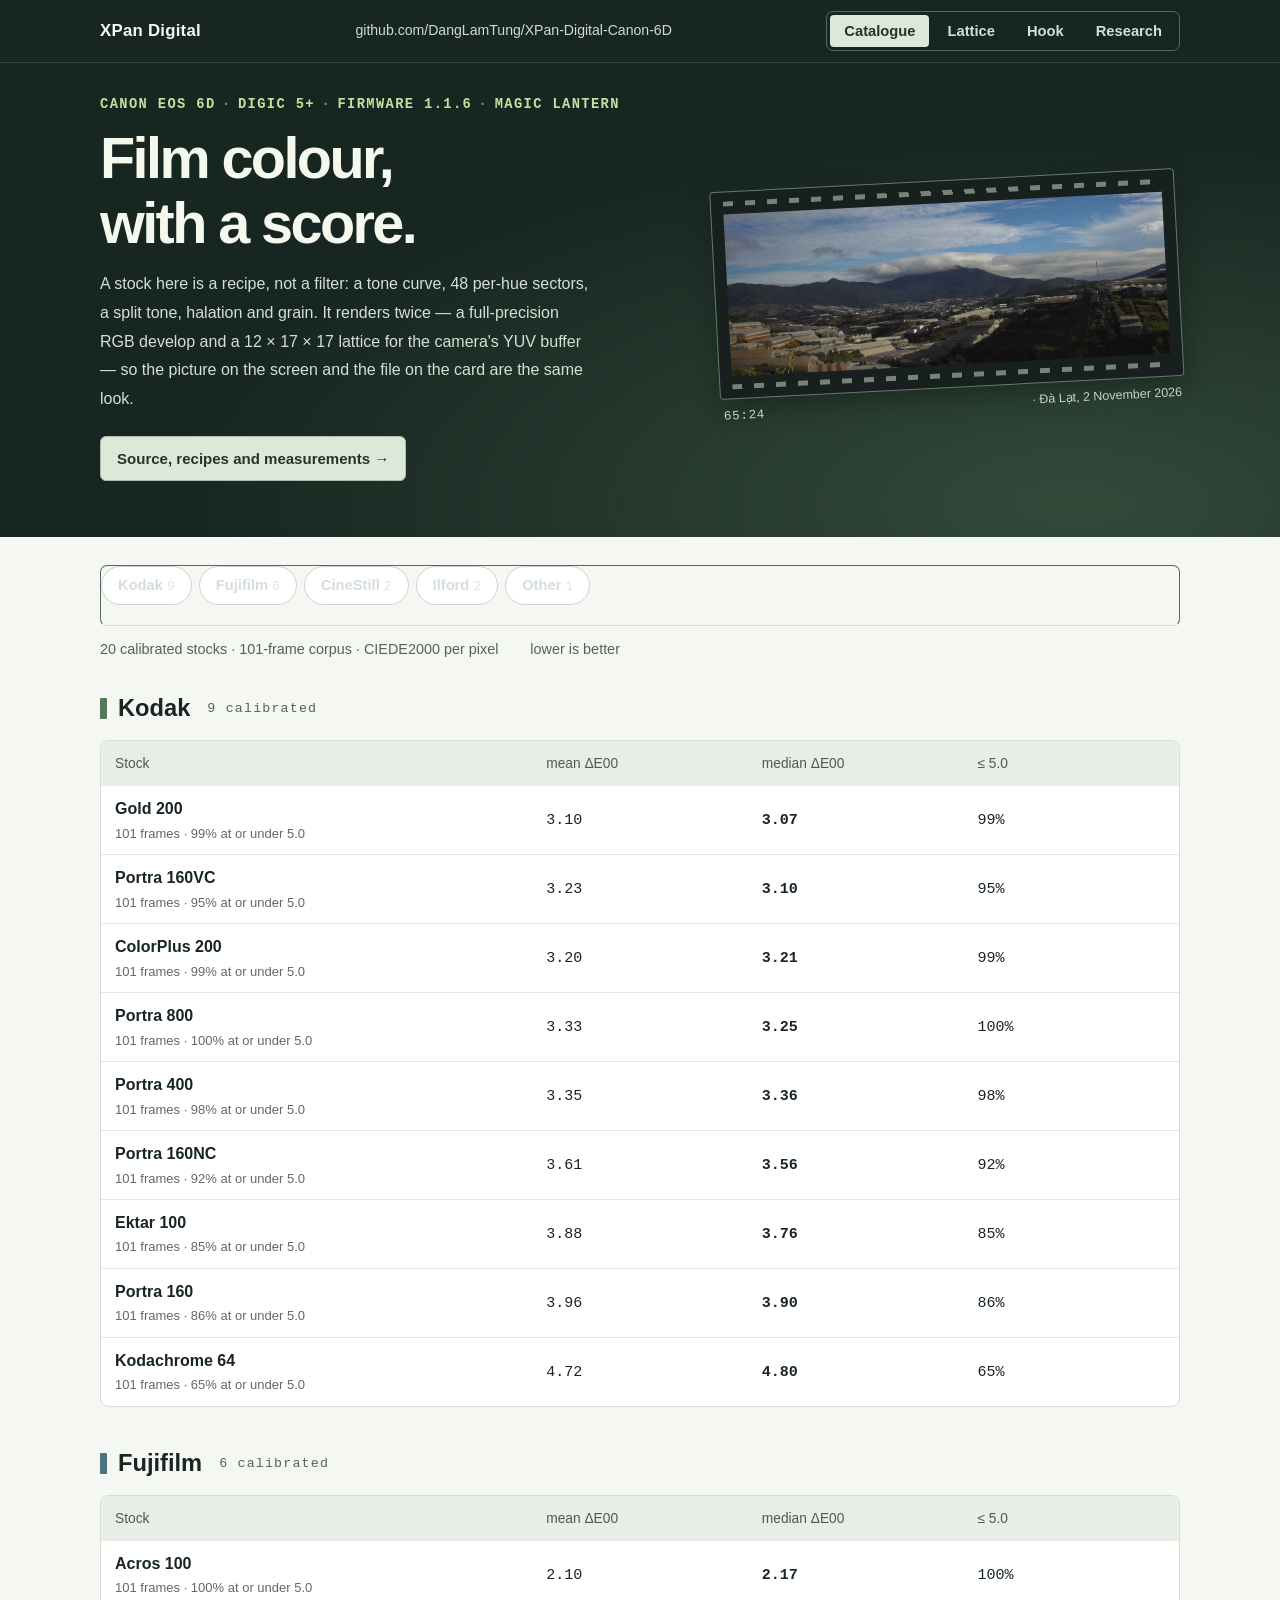
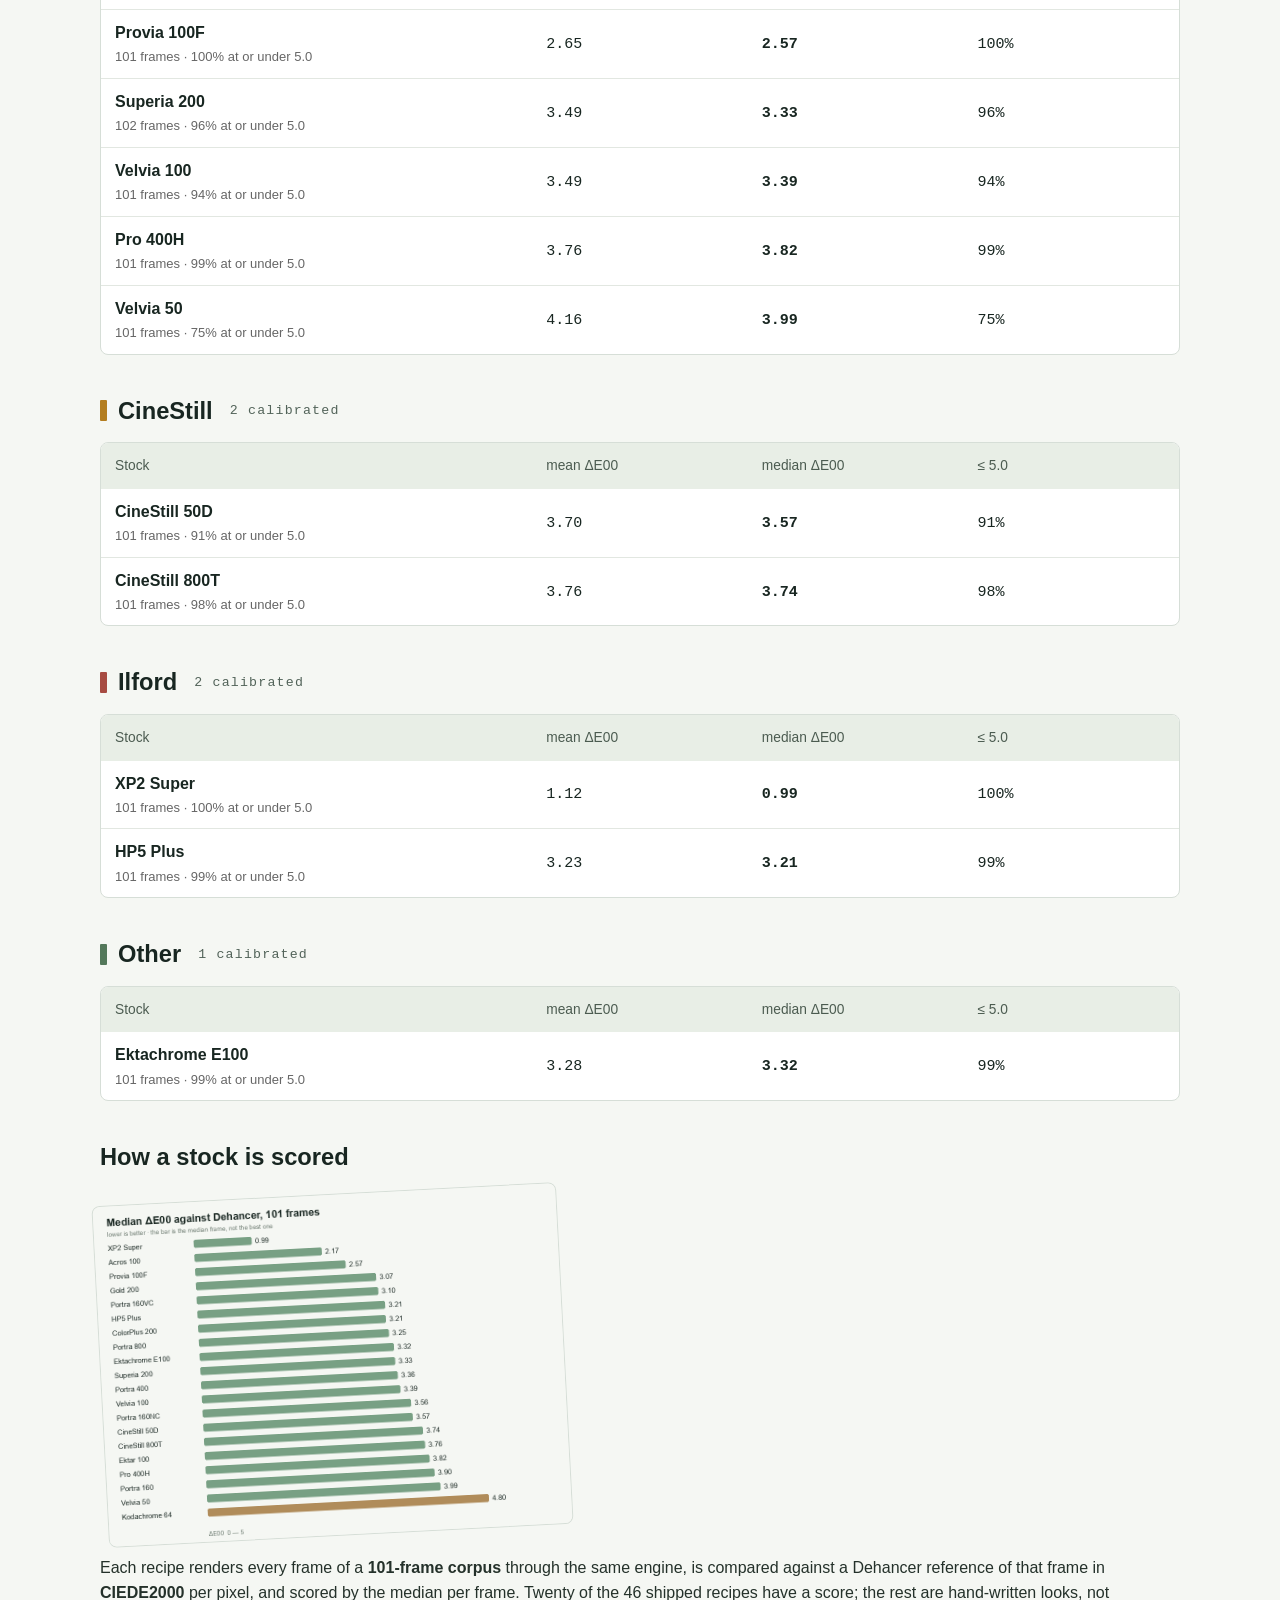
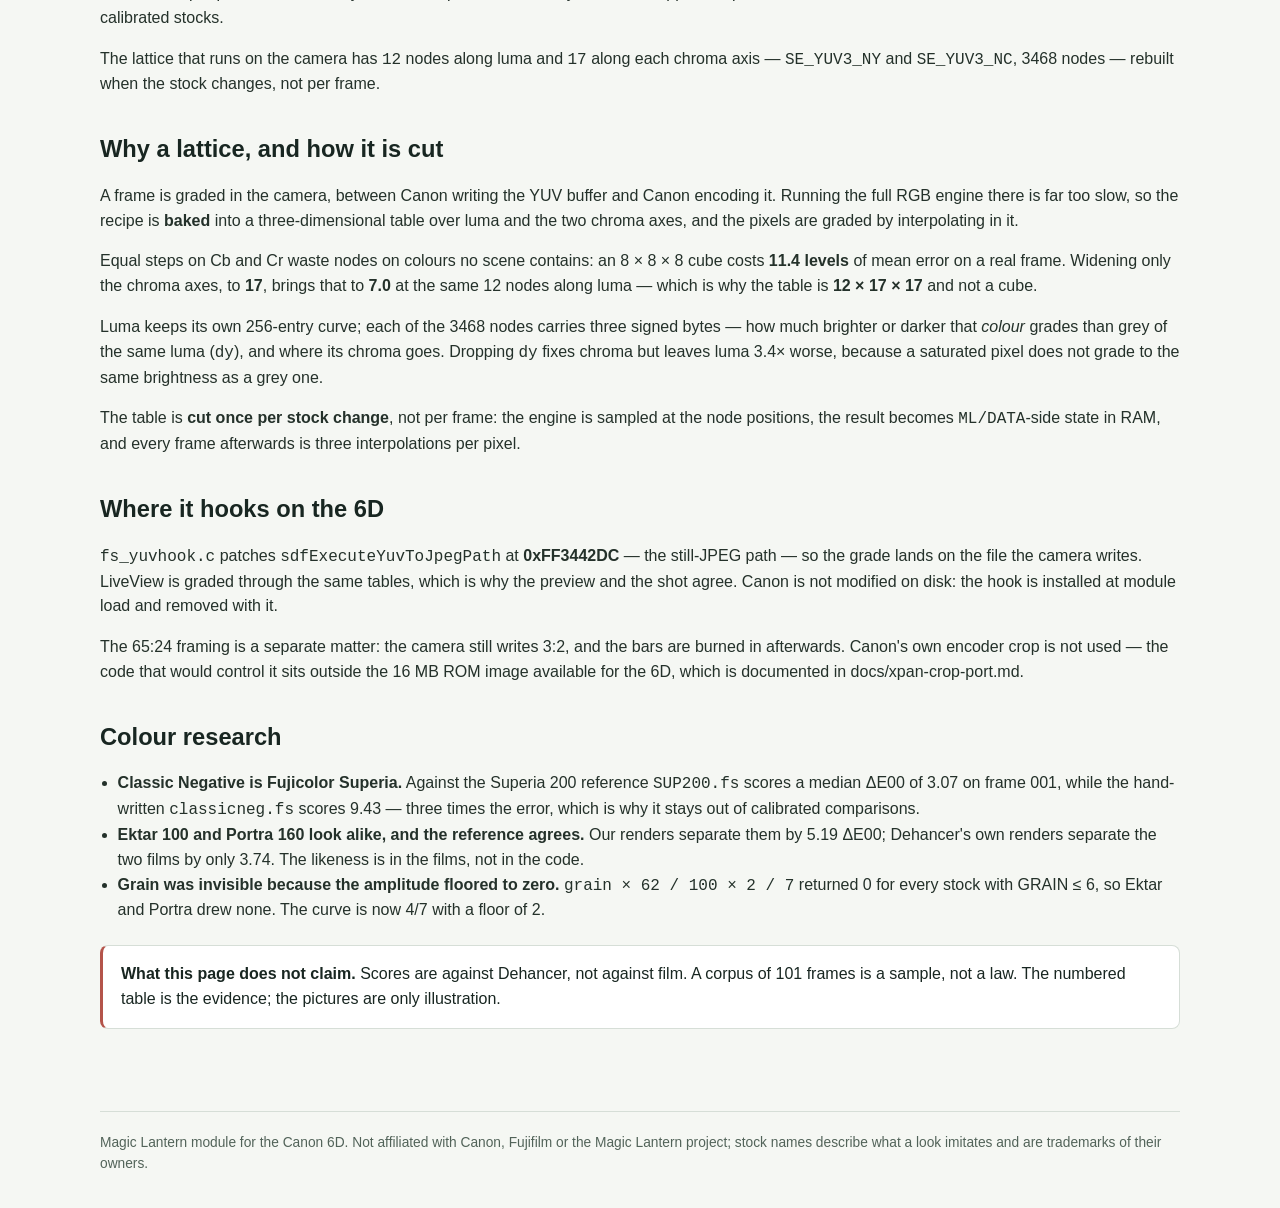
==== commit 59c07021: "docs: drop the two decorative diagrams -- twelve identical squares explain nothing -- and put a char" ====
--- a/docs/index.html
+++ b/docs/index.html
@@ -116,6 +116,7 @@
 
   <section class="prose" id="method">
     <h2>How a stock is scored</h2>
+    <figure class="fig"><img src="img/scores.png" alt="Median dE00 per stock"></figure>
     <p>Each recipe renders every frame of a <b>101-frame corpus</b> through the same
     engine, is compared against a Dehancer reference of that frame in
     <b>CIEDE2000</b> per pixel, and scored by the median per frame. Twenty of the 46
@@ -128,7 +129,6 @@
 
   <section class="prose" id="lattice">
     <h2>Why a lattice, and how it is cut</h2>
-    <figure class="fig"><img src="img/lattice.png" alt="12 slabs of 17 by 17 nodes"></figure>
     <p>A frame is graded in the camera, between Canon writing the YUV buffer and
     Canon encoding it. Running the full RGB engine there is far too slow, so the
     recipe is <b>baked</b> into a three-dimensional table over luma and the two
@@ -150,7 +150,6 @@
 
   <section class="prose" id="hook">
     <h2>Where it hooks on the 6D</h2>
-    <figure class="fig"><img src="img/hook.png" alt="YUV buffer, hook at 0xFF3442DC, graded YUV, JPEG"></figure>
     <p><code>fs_yuvhook.c</code> patches <code>sdfExecuteYuvToJpegPath</code> at
     <b>0xFF3442DC</b> — the still-JPEG path — so the grade lands on the file the
     camera writes. LiveView is graded through the same tables, which is why the
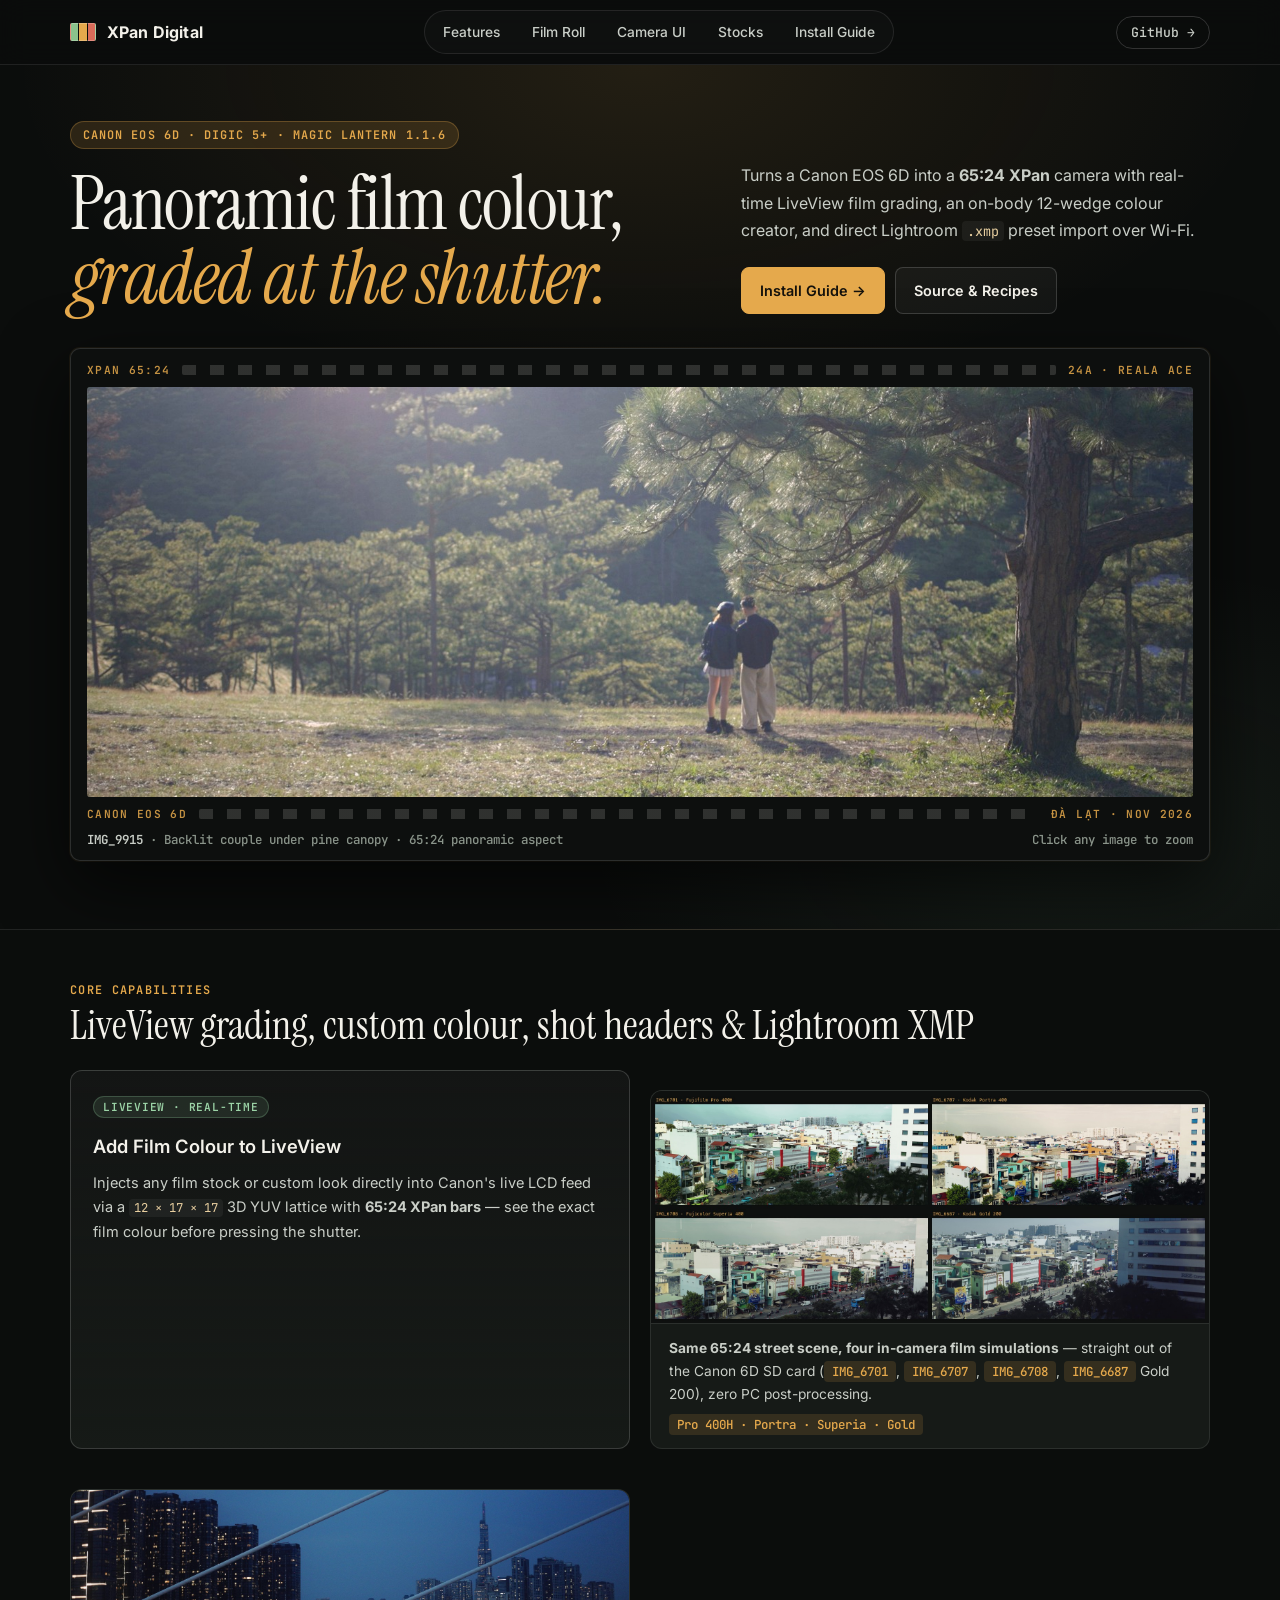
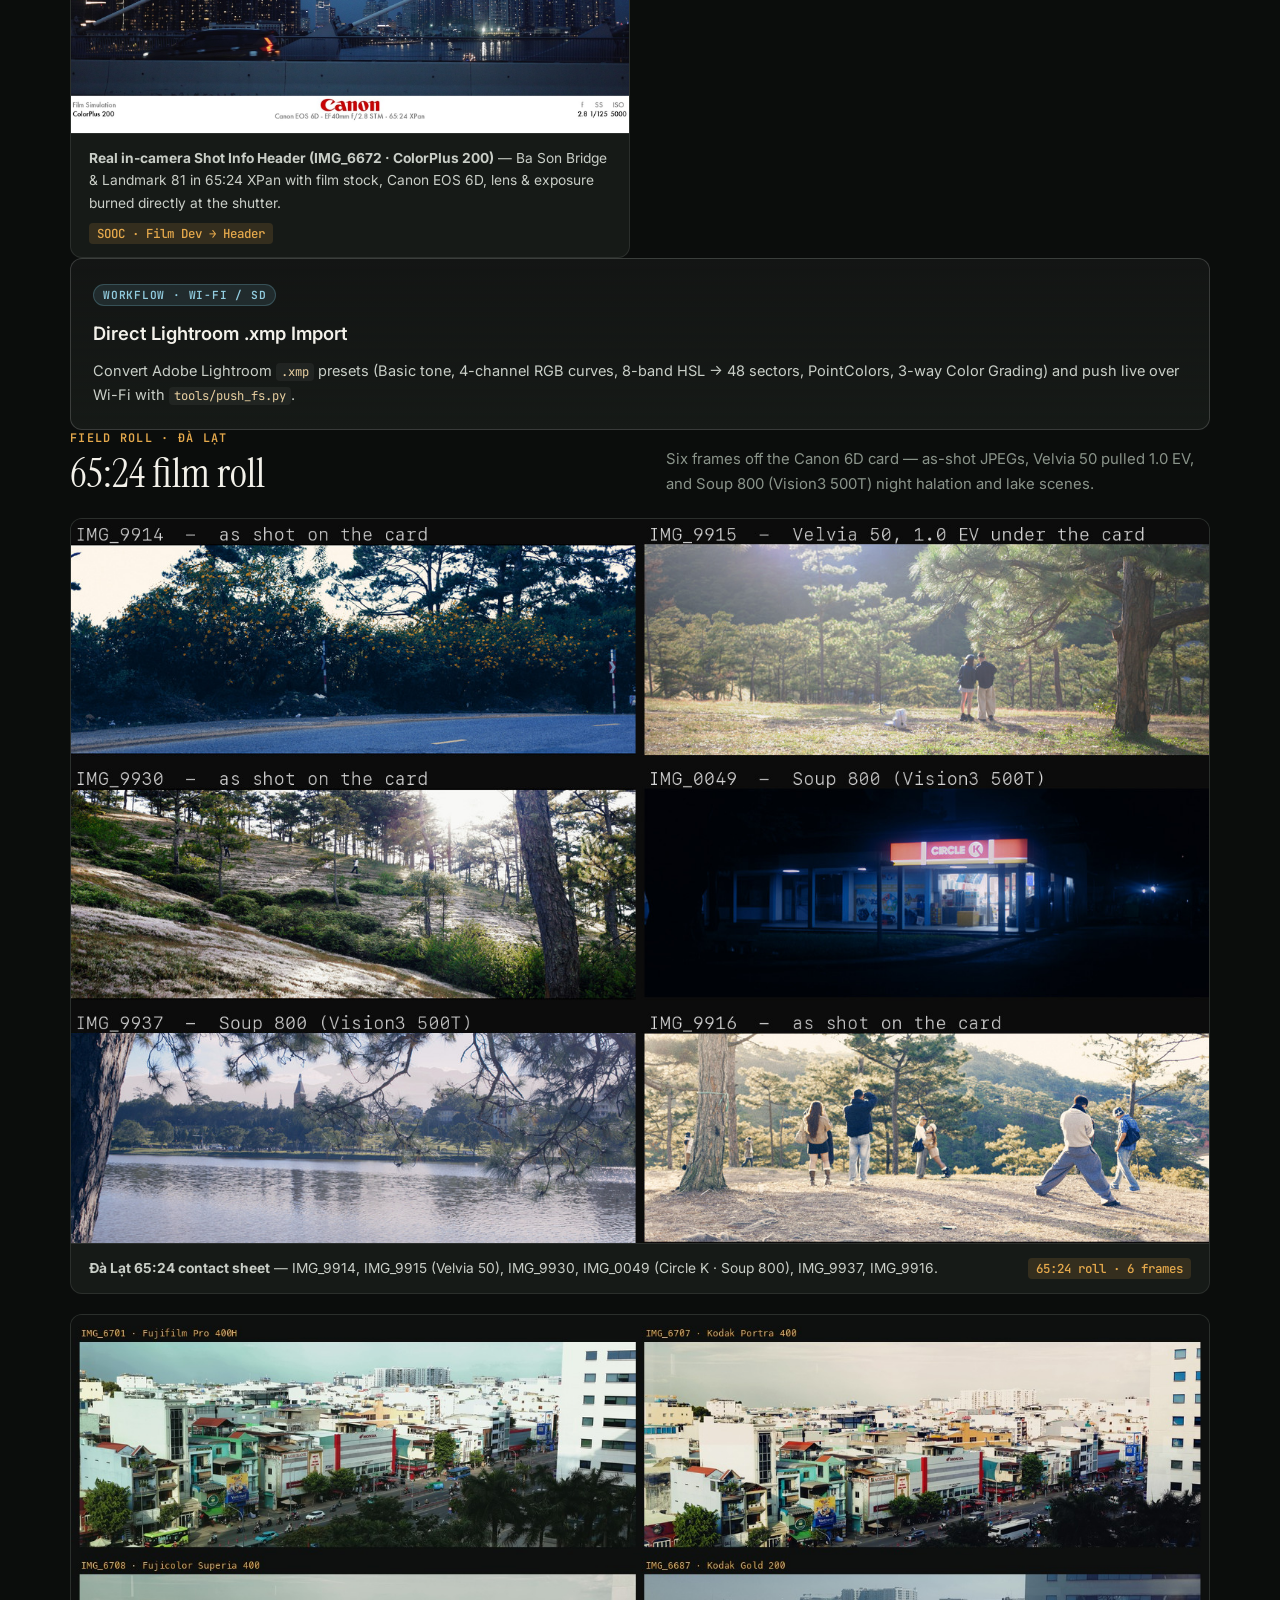
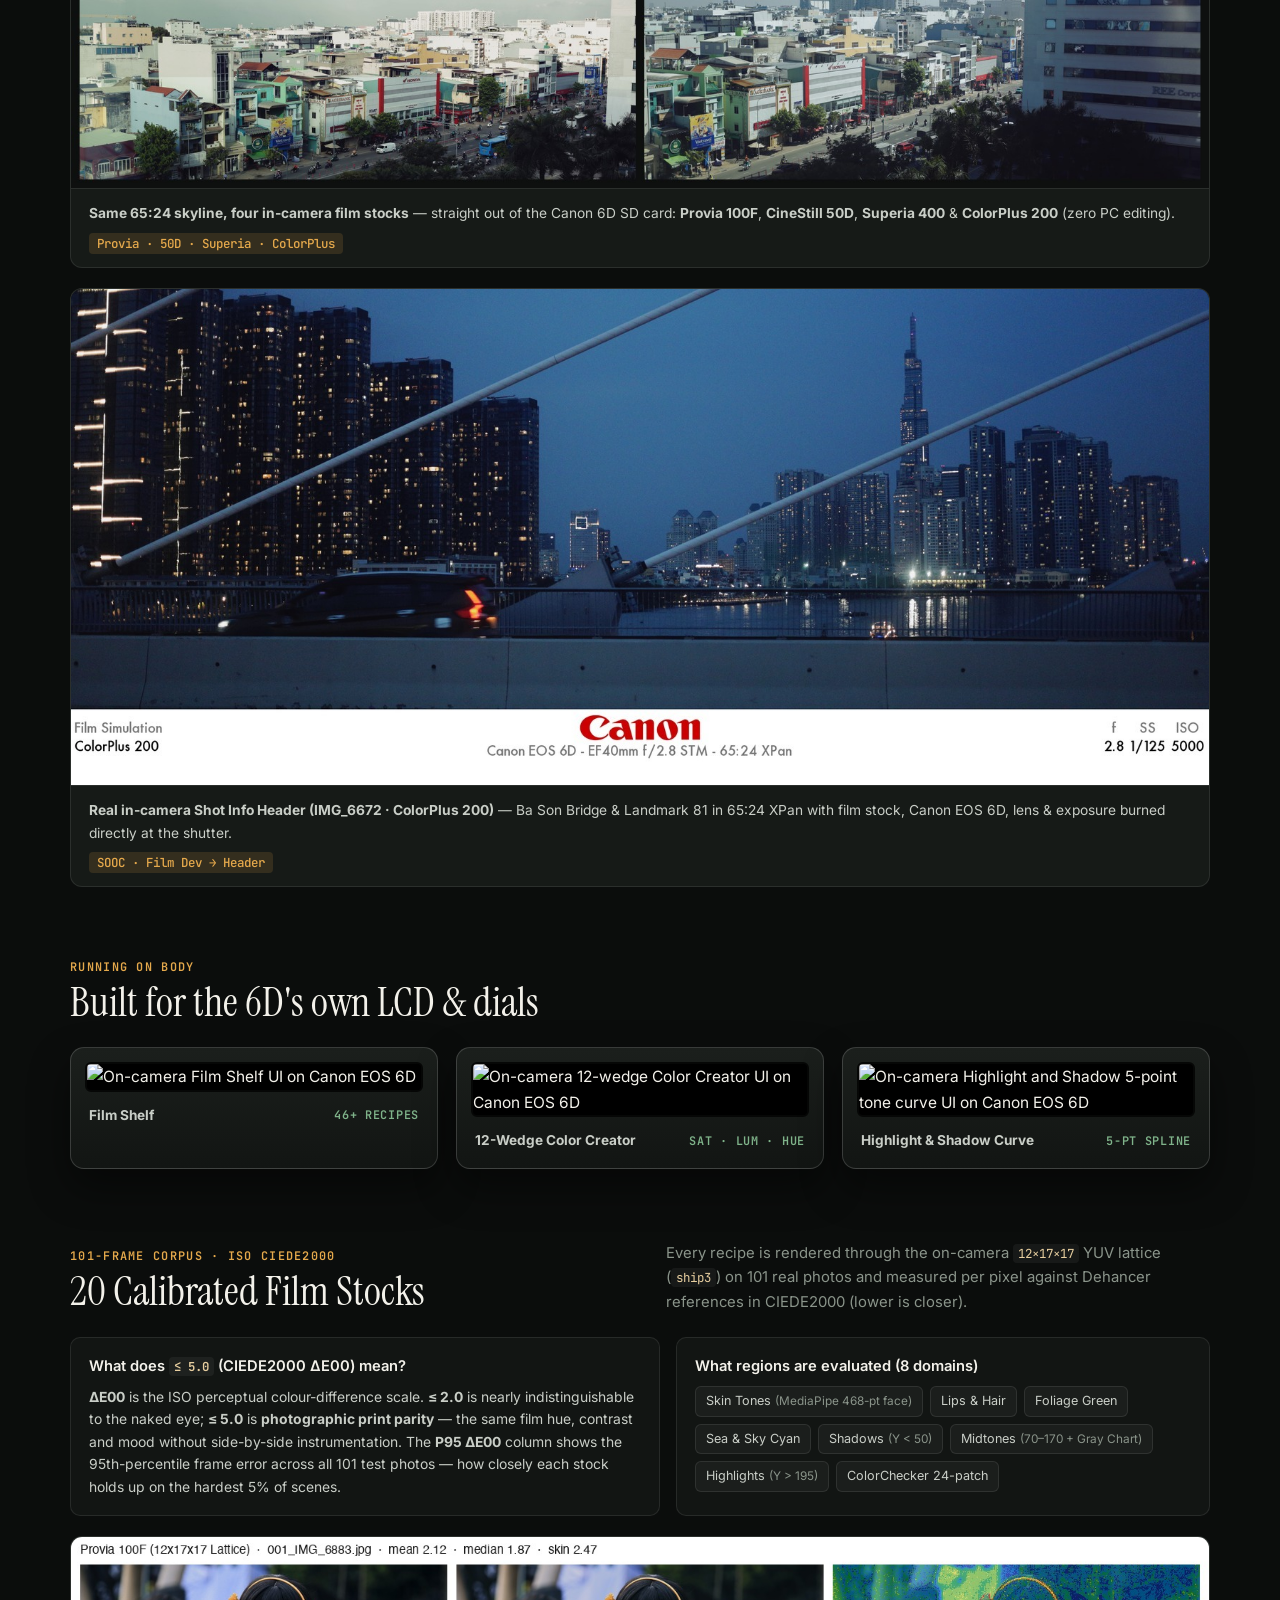
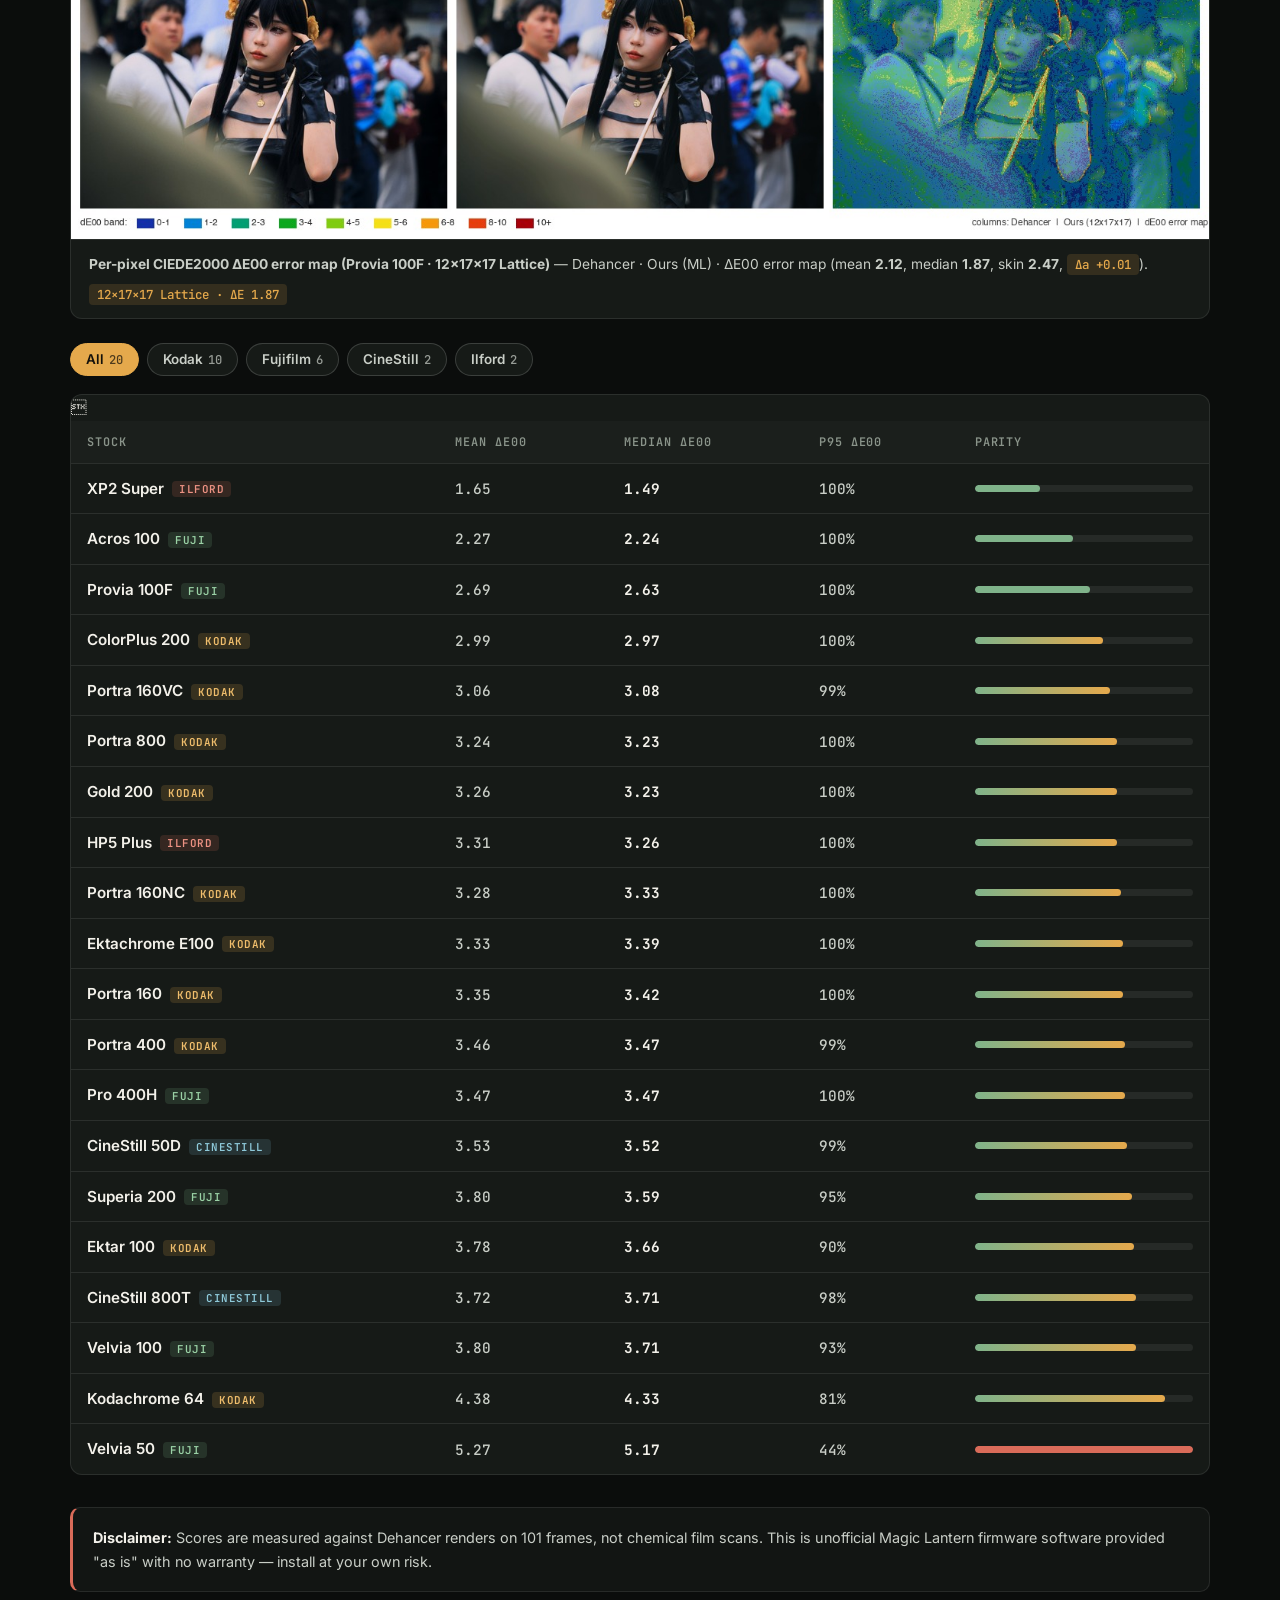
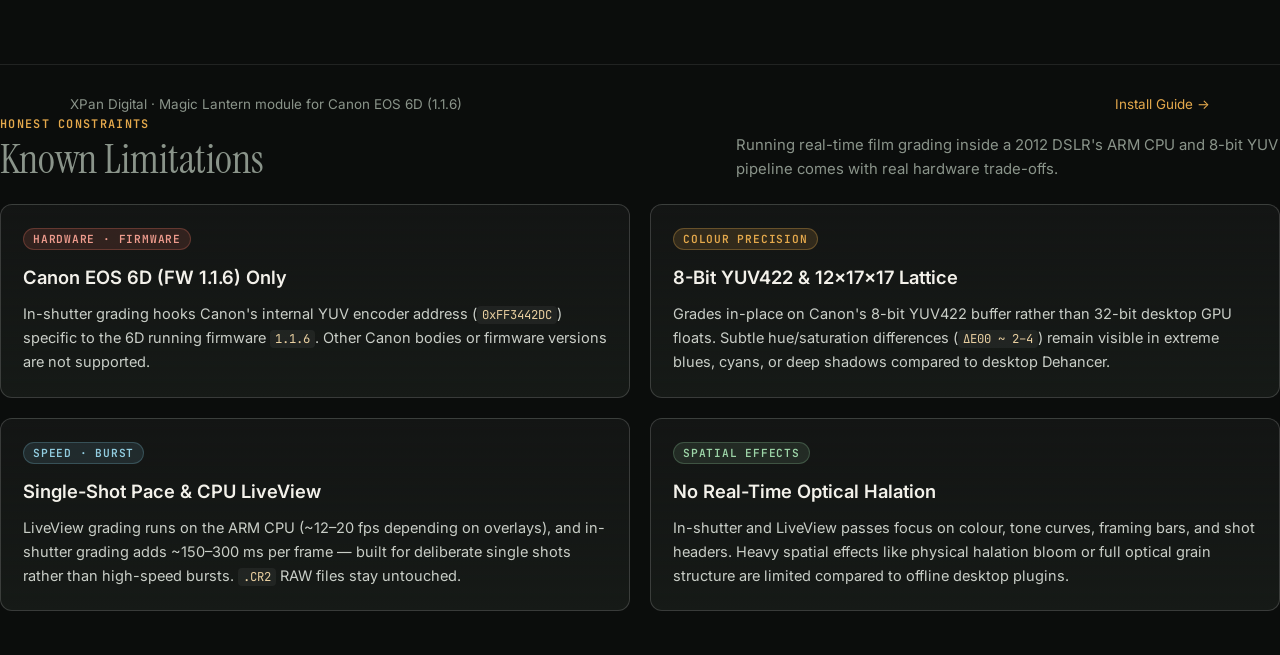
==== commit 3c300c7f: "Calibrate 17 color .fs stocks via 12x17x17 lattice (101 frames) & redesign docs promo site" ====
--- a/docs/index.html
+++ b/docs/index.html
@@ -1,194 +1,431 @@
 <!doctype html>
 <html lang="en">
+
 <head>
-<meta charset="utf-8">
-<meta name="viewport" content="width=device-width,initial-scale=1">
-<title>XPan Digital — film colour for the Canon 6D</title>
-<link rel="stylesheet" href="style.css">
+  <meta charset="utf-8">
+  <meta name="viewport" content="width=device-width,initial-scale=1">
+  <title>XPan Digital — 65:24 Panoramic Film Colour for Canon EOS 6D</title>
+  <meta name="description"
+    content="In-camera 65:24 XPan framing, real-time LiveView grading, 12-wedge custom colour, and Lightroom XMP import running natively on Canon EOS 6D via Magic Lantern.">
+  <link rel="preconnect" href="https://fonts.googleapis.com">
+  <link rel="preconnect" href="https://fonts.gstatic.com" crossorigin>
+  <link
+    href="https://fonts.googleapis.com/css2?family=Instrument+Serif:ital@0;1&family=Inter:wght@400;500;600;700&family=JetBrains+Mono:wght@400;500;600&display=swap"
+    rel="stylesheet">
+  <link rel="stylesheet" href="style.css">
 </head>
+
 <body>
 
-<header>
-  <div class="wrap top">
-    <div class="identity"><span class="mark"></span>XPan Digital</div>
-    <a class="repo" href="https://github.com/DangLamTung/XPan-Digital-Canon-6D">github.com/DangLamTung/XPan-Digital-Canon-6D</a>
-    <nav aria-label="sections">
-      <a href="#catalog" aria-current="page">Catalogue</a>
-      <a href="#lattice">Lattice</a>
-      <a href="#hook">Hook</a>
-      <a href="#research">Research</a>
-    </nav>
-  </div>
-</header>
-
-<div class="hero">
-  <div class="wrap intro">
-    <div>
-      <p class="model">CANON EOS 6D<span>·</span>DIGIC 5+<span>·</span>FIRMWARE 1.1.6<span>·</span>MAGIC LANTERN</p>
-      <h1>Film colour,<br>with a score.</h1>
-      <p class="summary">A stock here is a recipe, not a filter: a tone curve, 48 per-hue
-      sectors, a split tone, halation and grain. It renders twice — a full-precision RGB
-      develop and a 12 × 17 × 17 lattice for the camera's YUV buffer — so the picture on
-      the screen and the file on the card are the same look.</p>
-      <p class="cta"><a class="button" href="https://github.com/DangLamTung/XPan-Digital-Canon-6D">Source, recipes and measurements →</a></p>
+  <header>
+    <div class="wrap top">
+      <a class="identity" href="index.html"><span class="mark"></span>XPan Digital</a>
+      <nav class="nav-links" aria-label="sections">
+        <a href="#highlights">Features</a>
+        <a href="#gallery">Film Roll</a>
+        <a href="#camera-ui">Camera UI</a>
+        <a href="#catalog">Stocks</a>
+        <a href="install.html">Install Guide</a>
+      </nav>
+      <a class="gh-pill" href="https://github.com/DangLamTung/XPan-Digital-Canon-6D">GitHub →</a>
     </div>
-    <figure>
-      <div class="strip"><span></span><img src="img/promo.jpg" alt="Đà Lạt, 65:24"><span></span></div>
-      <figcaption><b>65:24</b> · Đà Lạt, 2 November 2026</figcaption>
+  </header>
+
+  <section class="hero">
+    <div class="wrap">
+      <div class="hero-top">
+        <div>
+          <p class="eyebrow">Canon EOS 6D · DIGIC 5+ · Magic Lantern 1.1.6</p>
+          <h1>Panoramic film colour,<br><em>graded at the shutter.</em></h1>
+        </div>
+        <div class="hero-copy">
+          <p class="summary">
+            Turns a Canon EOS 6D into a <b>65:24 XPan</b> camera with real-time
+            LiveView film grading, an on-body 12-wedge colour creator, and direct
+            Lightroom <code>.xmp</code> preset import over Wi-Fi.
+          </p>
+          <div class="hero-actions">
+            <a class="btn btn-primary" href="install.html">Install Guide →</a>
+            <a class="btn btn-ghost" href="https://github.com/DangLamTung/XPan-Digital-Canon-6D">Source &amp;
+              Recipes</a>
+          </div>
+        </div>
+      </div>
+
+      <figure class="film-strip" style="margin:0">
+        <div class="sprockets">
+          <span class="edge-code">XPAN 65:24</span>
+          <span class="sprocket-bar"></span>
+          <span class="edge-code">24A · REALA ACE</span>
+        </div>
+        <div class="film-frame">
+          <img src="img/promo.jpg" alt="Backlit couple under pine trees in Đà Lạt, 65:24 panoramic XPan framing"
+            data-zoom>
+        </div>
+        <div class="sprockets">
+          <span class="edge-code">CANON EOS 6D</span>
+          <span class="sprocket-bar"></span>
+          <span class="edge-code">ĐÀ LẠT · NOV 2026</span>
+        </div>
+        <div class="film-meta">
+          <span><b>IMG_9915</b> · Backlit couple under pine canopy · 65:24 panoramic aspect</span>
+          <span>Click any image to zoom</span>
+        </div>
+      </figure>
+    </div>
+  </section>
+
+  <main class="wrap">
+    <!-- ── Key Highlights ───────────────────────────────────── -->
+    <section id="highlights">
+      <div class="section-head">
+        <div>
+          <p class="section-kicker">Core Capabilities</p>
+          <h2>LiveView grading, custom colour, shot headers &amp; Lightroom XMP</h2>
+        </div>
+      </div>
+
+      <div class="two-col">
+        <article class="highlight-card">
+          <span class="pill-tag tag-sage">LiveView · Real-Time</span>
+          <h3>Add Film Colour to LiveView</h3>
+          <p>
+            Injects any film stock or custom look directly into Canon's live LCD
+            feed via a <code>12 × 17 × 17</code> 3D YUV lattice with <b>65:24 XPan
+              bars</b> — see the exact film colour before pressing the shutter.
+          </p>
+        </article>
+
+    <figure class="photo-card" style="margin-top:20px">
+      <img src="img/street_stocks.jpg" alt="Same 65:24 Saigon street scene shot straight out of Canon EOS 6D: IMG_6701 Pro 400H, IMG_6707 Portra 400, IMG_6708 Superia 400, IMG_6687 Gold 200" data-zoom>
+      <figcaption class="photo-cap">
+        <span><b>Same 65:24 street scene, four in-camera film simulations</b> — straight out of the Canon 6D SD card (<code>IMG_6701</code>, <code>IMG_6707</code>, <code>IMG_6708</code>, <code>IMG_6687</code> Gold 200), zero PC post-processing.</span>
+        <code>Pro 400H · Portra · Superia · Gold</code>
+      </figcaption>
     </figure>
-  </div>
-</div>
-
-<main class="wrap">
-  <nav class="catalog" aria-label="brands">
-    <a href="#kodak">Kodak <span>9</span></a>
-    <a href="#fujifilm">Fujifilm <span>6</span></a>
-    <a href="#cinestill">CineStill <span>2</span></a>
-    <a href="#ilford">Ilford <span>2</span></a>
-    <a href="#other">Other <span>1</span></a>
-  </nav>
-
-  <div class="notes">
-    <span>20 calibrated stocks · 101-frame corpus · CIEDE2000 per pixel</span>
-    <span>lower is better</span>
-  </div>
-
-  <section class="group" id="kodak">
-    <h2><i></i>Kodak<small>9 calibrated</small></h2>
-    <table>
-      <thead><tr><th>Stock</th><th>mean ΔE00</th><th>median ΔE00</th><th>≤ 5.0</th></tr></thead>
-      <tbody>
-        <tr><th scope="row">Gold 200<p class="variant">101 frames · 99% at or under 5.0</p></th><td>3.10</td><td><b>3.07</b></td><td>99%</td></tr>
-        <tr><th scope="row">Portra 160VC<p class="variant">101 frames · 95% at or under 5.0</p></th><td>3.23</td><td><b>3.10</b></td><td>95%</td></tr>
-        <tr><th scope="row">ColorPlus 200<p class="variant">101 frames · 99% at or under 5.0</p></th><td>3.20</td><td><b>3.21</b></td><td>99%</td></tr>
-        <tr><th scope="row">Portra 800<p class="variant">101 frames · 100% at or under 5.0</p></th><td>3.33</td><td><b>3.25</b></td><td>100%</td></tr>
-        <tr><th scope="row">Portra 400<p class="variant">101 frames · 98% at or under 5.0</p></th><td>3.35</td><td><b>3.36</b></td><td>98%</td></tr>
-        <tr><th scope="row">Portra 160NC<p class="variant">101 frames · 92% at or under 5.0</p></th><td>3.61</td><td><b>3.56</b></td><td>92%</td></tr>
-        <tr><th scope="row">Ektar 100<p class="variant">101 frames · 85% at or under 5.0</p></th><td>3.88</td><td><b>3.76</b></td><td>85%</td></tr>
-        <tr><th scope="row">Portra 160<p class="variant">101 frames · 86% at or under 5.0</p></th><td>3.96</td><td><b>3.90</b></td><td>86%</td></tr>
-        <tr><th scope="row">Kodachrome 64<p class="variant">101 frames · 65% at or under 5.0</p></th><td>4.72</td><td><b>4.80</b></td><td>65%</td></tr>
-      </tbody>
-    </table>
-  </section>
-  <section class="group" id="fujifilm">
-    <h2><i></i>Fujifilm<small>6 calibrated</small></h2>
-    <table>
-      <thead><tr><th>Stock</th><th>mean ΔE00</th><th>median ΔE00</th><th>≤ 5.0</th></tr></thead>
-      <tbody>
-        <tr><th scope="row">Acros 100<p class="variant">101 frames · 100% at or under 5.0</p></th><td>2.10</td><td><b>2.17</b></td><td>100%</td></tr>
-        <tr><th scope="row">Provia 100F<p class="variant">101 frames · 100% at or under 5.0</p></th><td>2.65</td><td><b>2.57</b></td><td>100%</td></tr>
-        <tr><th scope="row">Superia 200<p class="variant">102 frames · 96% at or under 5.0</p></th><td>3.49</td><td><b>3.33</b></td><td>96%</td></tr>
-        <tr><th scope="row">Velvia 100<p class="variant">101 frames · 94% at or under 5.0</p></th><td>3.49</td><td><b>3.39</b></td><td>94%</td></tr>
-        <tr><th scope="row">Pro 400H<p class="variant">101 frames · 99% at or under 5.0</p></th><td>3.76</td><td><b>3.82</b></td><td>99%</td></tr>
-        <tr><th scope="row">Velvia 50<p class="variant">101 frames · 75% at or under 5.0</p></th><td>4.16</td><td><b>3.99</b></td><td>75%</td></tr>
-      </tbody>
-    </table>
-  </section>
-  <section class="group" id="cinestill">
-    <h2><i></i>CineStill<small>2 calibrated</small></h2>
-    <table>
-      <thead><tr><th>Stock</th><th>mean ΔE00</th><th>median ΔE00</th><th>≤ 5.0</th></tr></thead>
-      <tbody>
-        <tr><th scope="row">CineStill 50D<p class="variant">101 frames · 91% at or under 5.0</p></th><td>3.70</td><td><b>3.57</b></td><td>91%</td></tr>
-        <tr><th scope="row">CineStill 800T<p class="variant">101 frames · 98% at or under 5.0</p></th><td>3.76</td><td><b>3.74</b></td><td>98%</td></tr>
-      </tbody>
-    </table>
-  </section>
-  <section class="group" id="ilford">
-    <h2><i></i>Ilford<small>2 calibrated</small></h2>
-    <table>
-      <thead><tr><th>Stock</th><th>mean ΔE00</th><th>median ΔE00</th><th>≤ 5.0</th></tr></thead>
-      <tbody>
-        <tr><th scope="row">XP2 Super<p class="variant">101 frames · 100% at or under 5.0</p></th><td>1.12</td><td><b>0.99</b></td><td>100%</td></tr>
-        <tr><th scope="row">HP5 Plus<p class="variant">101 frames · 99% at or under 5.0</p></th><td>3.23</td><td><b>3.21</b></td><td>99%</td></tr>
-      </tbody>
-    </table>
-  </section>
-  <section class="group" id="other">
-    <h2><i></i>Other<small>1 calibrated</small></h2>
-    <table>
-      <thead><tr><th>Stock</th><th>mean ΔE00</th><th>median ΔE00</th><th>≤ 5.0</th></tr></thead>
-      <tbody>
-        <tr><th scope="row">Ektachrome E100<p class="variant">101 frames · 99% at or under 5.0</p></th><td>3.28</td><td><b>3.32</b></td><td>99%</td></tr>
-      </tbody>
-    </table>
-  </section>
-
-  <section class="prose" id="method">
-    <h2>How a stock is scored</h2>
-    <figure class="fig"><img src="img/scores.png" alt="Median dE00 per stock"></figure>
-    <p>Each recipe renders every frame of a <b>101-frame corpus</b> through the same
-    engine, is compared against a Dehancer reference of that frame in
-    <b>CIEDE2000</b> per pixel, and scored by the median per frame. Twenty of the 46
-    shipped recipes have a score; the rest are hand-written looks, not calibrated
-    stocks.</p>
-    <p>The lattice that runs on the camera has <code>12</code> nodes along luma and
-    <code>17</code> along each chroma axis — <code>SE_YUV3_NY</code> and
-    <code>SE_YUV3_NC</code>, 3468 nodes — rebuilt when the stock changes, not per frame.</p>
-  </section>
-
-  <section class="prose" id="lattice">
-    <h2>Why a lattice, and how it is cut</h2>
-    <p>A frame is graded in the camera, between Canon writing the YUV buffer and
-    Canon encoding it. Running the full RGB engine there is far too slow, so the
-    recipe is <b>baked</b> into a three-dimensional table over luma and the two
-    chroma axes, and the pixels are graded by interpolating in it.</p>
-    <p>Equal steps on Cb and Cr waste nodes on colours no scene contains: an
-    8 × 8 × 8 cube costs <b>11.4 levels</b> of mean error on a real frame. Widening
-    only the chroma axes, to <b>17</b>, brings that to <b>7.0</b> at the same 12
-    nodes along luma — which is why the table is <b>12 × 17 × 17</b> and not a cube.</p>
-    <p>Luma keeps its own 256-entry curve; each of the 3468 nodes carries three
-    signed bytes — how much brighter or darker that <i>colour</i> grades than grey
-    of the same luma (<code>dy</code>), and where its chroma goes. Dropping
-    <code>dy</code> fixes chroma but leaves luma 3.4× worse, because a saturated
-    pixel does not grade to the same brightness as a grey one.</p>
-    <p>The table is <b>cut once per stock change</b>, not per frame: the engine is
-    sampled at the node positions, the result becomes
-    <code>ML/DATA</code>-side state in RAM, and every frame afterwards is three
-    interpolations per pixel.</p>
-  </section>
-
-  <section class="prose" id="hook">
-    <h2>Where it hooks on the 6D</h2>
-    <p><code>fs_yuvhook.c</code> patches <code>sdfExecuteYuvToJpegPath</code> at
-    <b>0xFF3442DC</b> — the still-JPEG path — so the grade lands on the file the
-    camera writes. LiveView is graded through the same tables, which is why the
-    preview and the shot agree. Canon is not modified on disk: the hook is installed
-    at module load and removed with it.</p>
-    <p>The 65:24 framing is a separate matter: the camera still writes 3:2, and the
-    bars are burned in afterwards. Canon's own encoder crop is not used — the code
-    that would control it sits outside the 16 MB ROM image available for the 6D,
-    which is documented in <a href="https://github.com/DangLamTung/XPan-Digital-Canon-6D/blob/main/docs/xpan-crop-port.md">docs/xpan-crop-port.md</a>.</p>
-  </section>
-
-  <section class="prose" id="research">
-    <h2>Colour research</h2>
-    <ul>
-      <li><b>Classic Negative is Fujicolor Superia.</b> Against the Superia 200 reference
-      <code>SUP200.fs</code> scores a median ΔE00 of 3.07 on frame 001, while the
-      hand-written <code>classicneg.fs</code> scores 9.43 — three times the error, which
-      is why it stays out of calibrated comparisons.</li>
-      <li><b>Ektar 100 and Portra 160 look alike, and the reference agrees.</b> Our
-      renders separate them by 5.19 ΔE00; Dehancer's own renders separate the two films
-      by only 3.74. The likeness is in the films, not in the code.</li>
-      <li><b>Grain was invisible because the amplitude floored to zero.</b>
-      <code>grain × 62 / 100 × 2 / 7</code> returned 0 for every stock with GRAIN ≤ 6, so
-      Ektar and Portra drew none. The curve is now 4/7 with a floor of 2.</li>
-    </ul>
-  </section>
-
-  <div class="box">
-    <b>What this page does not claim.</b> Scores are against Dehancer, not against film.
-    A corpus of 101 frames is a sample, not a law. The numbered table is the evidence;
-    the pictures are only illustration.
-  </div>
-</main>
-
-<footer class="wrap">
-  Magic Lantern module for the Canon 6D. Not affiliated with Canon, Fujifilm or the
-  Magic Lantern project; stock names describe what a look imitates and are trademarks of
-  their owners.
-</footer>
+
+        <figure class="photo-card" style="margin-top:20px">
+          <img src="img/shot_header.jpg"
+            alt="65:24 Ba Son Bridge and Landmark 81 straight out of Canon EOS 6D with real in-camera white paper Shot Info Header: ColorPlus 200, EF 40mm f/2.8 STM, f/2.8 1/125 ISO 5000"
+            data-zoom>
+          <figcaption class="photo-cap">
+            <span><b>Real in-camera Shot Info Header (IMG_6672 · ColorPlus 200)</b> — Ba Son Bridge &amp; Landmark 81 in
+              65:24 XPan with film stock, Canon EOS 6D, lens &amp; exposure burned directly at the shutter.</span>
+            <code>SOOC · Film Dev → Header</code>
+          </figcaption>
+        </figure>
+    </section>
+
+    <article class="highlight-card">
+      <span class="pill-tag tag-cyan">Workflow · Wi-Fi / SD</span>
+      <h3>Direct Lightroom .xmp Import</h3>
+      <p>
+        Convert Adobe Lightroom <code>.xmp</code> presets (Basic tone, 4-channel
+        RGB curves, 8-band HSL → 48 sectors, PointColors, 3-way Color Grading)
+        and push live over Wi-Fi with <code>tools/push_fs.py</code>.
+      </p>
+    </article>
+    </div>
+    </section>
+
+    <!-- ── Gallery (Film Roll) ──────────────────────────────── -->
+    <section id="gallery">
+      <div class="section-head">
+        <div>
+          <p class="section-kicker">Field Roll · Đà Lạt</p>
+          <h2>65:24 film roll</h2>
+        </div>
+        <p class="section-sub">
+          Six frames off the Canon 6D card — as-shot JPEGs, Velvia 50 pulled 1.0 EV,
+          and Soup 800 (Vision3 500T) night halation and lake scenes.
+        </p>
+      </div>
+
+      <figure class="photo-card">
+        <img src="img/roll.jpg"
+          alt="Six-frame 65:24 Đà Lạt roll: IMG_9914, IMG_9915 Velvia 50, IMG_9930, IMG_0049 Soup 800 Circle K, IMG_9937 lake, IMG_9916"
+          data-zoom>
+        <figcaption class="photo-cap">
+          <span><b>Đà Lạt 65:24 contact sheet</b> — IMG_9914, IMG_9915 (Velvia 50), IMG_9930, IMG_0049 (Circle K · Soup
+            800), IMG_9937, IMG_9916.</span>
+          <code>65:24 roll · 6 frames</code>
+        </figcaption>
+      </figure>
+
+      <figure class="photo-card" style="margin-top:20px">
+        <img src="img/street_stocks.jpg"
+          alt="Same 65:24 Saigon riverfront skyline shot straight out of Canon EOS 6D across Provia 100F, CineStill 50D, Superia 400, and ColorPlus 200"
+          data-zoom>
+        <figcaption class="photo-cap">
+          <span><b>Same 65:24 skyline, four in-camera film stocks</b> — straight out of the Canon 6D SD card: <b>Provia
+              100F</b>, <b>CineStill 50D</b>, <b>Superia 400</b> &amp; <b>ColorPlus 200</b> (zero PC editing).</span>
+          <code>Provia · 50D · Superia · ColorPlus</code>
+        </figcaption>
+      </figure>
+
+      <figure class="photo-card" style="margin-top:20px">
+        <img src="img/shot_header.jpg"
+          alt="65:24 Ba Son Bridge and Landmark 81 straight out of Canon EOS 6D with real in-camera white paper Shot Info Header: ColorPlus 200, EF 40mm f/2.8 STM, f/2.8 1/125 ISO 3200"
+          data-zoom>
+        <figcaption class="photo-cap">
+          <span><b>Real in-camera Shot Info Header (IMG_6672 · ColorPlus 200)</b> — Ba Son Bridge &amp; Landmark 81 in
+            65:24 XPan with film stock, Canon EOS 6D, lens &amp; exposure burned directly at the shutter.</span>
+          <code>SOOC · Film Dev → Header</code>
+        </figcaption>
+      </figure>
+    </section>
+
+    <!-- ── On-Camera Hardware UI ────────────────────────────── -->
+    <section id="camera-ui">
+      <div class="section-head">
+        <div>
+          <p class="section-kicker">Running On Body</p>
+          <h2>Built for the 6D's own LCD &amp; dials</h2>
+        </div>
+      </div>
+
+      <div class="three-col">
+        <figure class="lcd-card">
+          <div class="lcd-bezel">
+            <img src="img/shelf.png" alt="On-camera Film Shelf UI on Canon EOS 6D" data-zoom>
+          </div>
+          <figcaption class="lcd-cap">
+            <b>Film Shelf</b>
+            <span>46+ Recipes</span>
+          </figcaption>
+        </figure>
+
+        <figure class="lcd-card">
+          <div class="lcd-bezel">
+            <img src="img/creator.png" alt="On-camera 12-wedge Color Creator UI on Canon EOS 6D" data-zoom>
+          </div>
+          <figcaption class="lcd-cap">
+            <b>12-Wedge Color Creator</b>
+            <span>Sat · Lum · Hue</span>
+          </figcaption>
+        </figure>
+
+        <figure class="lcd-card">
+          <div class="lcd-bezel">
+            <img src="img/creator_tone.png" alt="On-camera Highlight and Shadow 5-point tone curve UI on Canon EOS 6D"
+              data-zoom>
+          </div>
+          <figcaption class="lcd-cap">
+            <b>Highlight &amp; Shadow Curve</b>
+            <span>5-Pt Spline</span>
+          </figcaption>
+        </figure>
+      </div>
+    </section>
+
+    <!-- ── Interactive Stock Catalogue ──────────────────────── -->
+    <section id="catalog">
+      <div class="section-head">
+        <div>
+          <p class="section-kicker">101-Frame Corpus · ISO CIEDE2000</p>
+          <h2>20 Calibrated Film Stocks</h2>
+        </div>
+        <p class="section-sub">
+          Every recipe is rendered through the on-camera <code>12×17×17</code> YUV lattice (<code>ship3</code>) on 101 real photos
+          and measured per pixel against Dehancer references in CIEDE2000 (lower is closer).
+        </p>
+      </div>
+
+      <div class="eval-grid">
+        <div class="eval-box">
+          <h4>What does <code>≤ 5.0</code> (CIEDE2000 ΔE00) mean?</h4>
+          <p>
+            <b>ΔE00</b> is the ISO perceptual colour-difference scale.
+            <b>≤ 2.0</b> is nearly indistinguishable to the naked eye;
+            <b>≤ 5.0</b> is <b>photographic print parity</b> — the same film hue,
+            contrast and mood without side-by-side instrumentation.
+            The <b>P95 ΔE00</b> column shows the 95th-percentile frame error across all 101 test photos — how closely each stock holds up on the hardest 5% of scenes.
+          </p>
+        </div>
+        <div class="eval-box">
+          <h4>What regions are evaluated (8 domains)</h4>
+          <div class="domain-pills">
+            <span>Skin Tones <i>(MediaPipe 468-pt face)</i></span>
+            <span>Lips &amp; Hair</span>
+            <span>Foliage Green</span>
+            <span>Sea &amp; Sky Cyan</span>
+            <span>Shadows <i>(Y &lt; 50)</i></span>
+            <span>Midtones <i>(70–170 + Gray Chart)</i></span>
+            <span>Highlights <i>(Y &gt; 195)</i></span>
+            <span>ColorChecker 24-patch</span>
+          </div>
+        </div>
+      </div>
+
+      <figure class="photo-card" style="margin-bottom:24px">
+        <img src="img/dehancer_compare.jpg"
+          alt="Dehancer vs Ours 12x17x17 lattice (Provia 100F on 001_IMG_6883 portrait) with per-pixel CIEDE2000 ΔE00 error map"
+          data-zoom>
+        <figcaption class="photo-cap">
+          <span><b>Per-pixel CIEDE2000 ΔE00 error map (Provia 100F · 12×17×17 Lattice)</b> — Dehancer · Ours (ML) ·
+            ΔE00 error map (mean <b>2.12</b>, median <b>1.87</b>, skin <b>2.47</b>, <code>Δa +0.01</code>).</span>
+          <code>12×17×17 Lattice · ΔE 1.87</code>
+        </figcaption>
+      </figure>
+
+      <div class="filter-bar" role="tablist" aria-label="Filter by brand">
+        <button class="filter-btn active" data-brand="all">All<span>20</span></button>
+        <button class="filter-btn" data-brand="kodak">Kodak<span>10</span></button>
+        <button class="filter-btn" data-brand="fujifilm">Fujifilm<span>6</span></button>
+        <button class="filter-btn" data-brand="cinestill">CineStill<span>2</span></button>
+        <button class="filter-btn" data-brand="ilford">Ilford<span>2</span></button>
+      </div>
+
+      <div class="table-wrap">
+        <table>
+          <thead>
+            <tr>
+              <th>Stock</th>
+              <th>Mean ΔE00</th>
+              <th>Median ΔE00</th>
+              <th>P95 ΔE00</th>
+              <th class="bar-cell">Parity</th>
+            </tr>
+          </thead>
+          <tbody id="stock-rows">
+            <tr data-brand="ilford"><th><span class="stock-name">XP2 Super</span><span class="brand-tag b-ilford">Ilford</span></th><td class="num">1.65</td><td class="num"><b>1.49</b></td><td class="num">100%</td><td class="bar-cell"><div class="bar-track"><div class="bar-fill great" style="width:30%"></div></div></td></tr>
+            <tr data-brand="fujifilm"><th><span class="stock-name">Acros 100</span><span class="brand-tag b-fuji">Fuji</span></th><td class="num">2.27</td><td class="num"><b>2.24</b></td><td class="num">100%</td><td class="bar-cell"><div class="bar-track"><div class="bar-fill great" style="width:45%"></div></div></td></tr>
+            <tr data-brand="fujifilm"><th><span class="stock-name">Provia 100F</span><span class="brand-tag b-fuji">Fuji</span></th><td class="num">2.69</td><td class="num"><b>2.63</b></td><td class="num">100%</td><td class="bar-cell"><div class="bar-track"><div class="bar-fill great" style="width:53%"></div></div></td></tr>
+            <tr data-brand="kodak"><th><span class="stock-name">ColorPlus 200</span><span class="brand-tag b-kodak">Kodak</span></th><td class="num">2.99</td><td class="num"><b>2.97</b></td><td class="num">100%</td><td class="bar-cell"><div class="bar-track"><div class="bar-fill" style="width:59%"></div></div></td></tr>
+            <tr data-brand="kodak"><th><span class="stock-name">Portra 160VC</span><span class="brand-tag b-kodak">Kodak</span></th><td class="num">3.06</td><td class="num"><b>3.08</b></td><td class="num">99%</td><td class="bar-cell"><div class="bar-track"><div class="bar-fill" style="width:62%"></div></div></td></tr>
+            <tr data-brand="kodak"><th><span class="stock-name">Portra 800</span><span class="brand-tag b-kodak">Kodak</span></th><td class="num">3.24</td><td class="num"><b>3.23</b></td><td class="num">100%</td><td class="bar-cell"><div class="bar-track"><div class="bar-fill" style="width:65%"></div></div></td></tr>
+            <tr data-brand="kodak"><th><span class="stock-name">Gold 200</span><span class="brand-tag b-kodak">Kodak</span></th><td class="num">3.26</td><td class="num"><b>3.23</b></td><td class="num">100%</td><td class="bar-cell"><div class="bar-track"><div class="bar-fill" style="width:65%"></div></div></td></tr>
+            <tr data-brand="ilford"><th><span class="stock-name">HP5 Plus</span><span class="brand-tag b-ilford">Ilford</span></th><td class="num">3.31</td><td class="num"><b>3.26</b></td><td class="num">100%</td><td class="bar-cell"><div class="bar-track"><div class="bar-fill" style="width:65%"></div></div></td></tr>
+            <tr data-brand="kodak"><th><span class="stock-name">Portra 160NC</span><span class="brand-tag b-kodak">Kodak</span></th><td class="num">3.28</td><td class="num"><b>3.33</b></td><td class="num">100%</td><td class="bar-cell"><div class="bar-track"><div class="bar-fill" style="width:67%"></div></div></td></tr>
+            <tr data-brand="kodak"><th><span class="stock-name">Ektachrome E100</span><span class="brand-tag b-kodak">Kodak</span></th><td class="num">3.33</td><td class="num"><b>3.39</b></td><td class="num">100%</td><td class="bar-cell"><div class="bar-track"><div class="bar-fill" style="width:68%"></div></div></td></tr>
+            <tr data-brand="kodak"><th><span class="stock-name">Portra 160</span><span class="brand-tag b-kodak">Kodak</span></th><td class="num">3.35</td><td class="num"><b>3.42</b></td><td class="num">100%</td><td class="bar-cell"><div class="bar-track"><div class="bar-fill" style="width:68%"></div></div></td></tr>
+            <tr data-brand="kodak"><th><span class="stock-name">Portra 400</span><span class="brand-tag b-kodak">Kodak</span></th><td class="num">3.46</td><td class="num"><b>3.47</b></td><td class="num">99%</td><td class="bar-cell"><div class="bar-track"><div class="bar-fill" style="width:69%"></div></div></td></tr>
+            <tr data-brand="fujifilm"><th><span class="stock-name">Pro 400H</span><span class="brand-tag b-fuji">Fuji</span></th><td class="num">3.47</td><td class="num"><b>3.47</b></td><td class="num">100%</td><td class="bar-cell"><div class="bar-track"><div class="bar-fill" style="width:69%"></div></div></td></tr>
+            <tr data-brand="cinestill"><th><span class="stock-name">CineStill 50D</span><span class="brand-tag b-cine">CineStill</span></th><td class="num">3.53</td><td class="num"><b>3.52</b></td><td class="num">99%</td><td class="bar-cell"><div class="bar-track"><div class="bar-fill" style="width:70%"></div></div></td></tr>
+            <tr data-brand="fujifilm"><th><span class="stock-name">Superia 200</span><span class="brand-tag b-fuji">Fuji</span></th><td class="num">3.80</td><td class="num"><b>3.59</b></td><td class="num">95%</td><td class="bar-cell"><div class="bar-track"><div class="bar-fill" style="width:72%"></div></div></td></tr>
+            <tr data-brand="kodak"><th><span class="stock-name">Ektar 100</span><span class="brand-tag b-kodak">Kodak</span></th><td class="num">3.78</td><td class="num"><b>3.66</b></td><td class="num">90%</td><td class="bar-cell"><div class="bar-track"><div class="bar-fill" style="width:73%"></div></div></td></tr>
+            <tr data-brand="cinestill"><th><span class="stock-name">CineStill 800T</span><span class="brand-tag b-cine">CineStill</span></th><td class="num">3.72</td><td class="num"><b>3.71</b></td><td class="num">98%</td><td class="bar-cell"><div class="bar-track"><div class="bar-fill" style="width:74%"></div></div></td></tr>
+            <tr data-brand="fujifilm"><th><span class="stock-name">Velvia 100</span><span class="brand-tag b-fuji">Fuji</span></th><td class="num">3.80</td><td class="num"><b>3.71</b></td><td class="num">93%</td><td class="bar-cell"><div class="bar-track"><div class="bar-fill" style="width:74%"></div></div></td></tr>
+            <tr data-brand="kodak"><th><span class="stock-name">Kodachrome 64</span><span class="brand-tag b-kodak">Kodak</span></th><td class="num">4.38</td><td class="num"><b>4.33</b></td><td class="num">81%</td><td class="bar-cell"><div class="bar-track"><div class="bar-fill" style="width:87%"></div></div></td></tr>
+            <tr data-brand="fujifilm"><th><span class="stock-name">Velvia 50</span><span class="brand-tag b-fuji">Fuji</span></th><td class="num">5.27</td><td class="num"><b>5.17</b></td><td class="num">44%</td><td class="bar-cell"><div class="bar-track"><div class="bar-fill high" style="width:100%"></div></div></td></tr>
+          
+        </table>
+      </div>
+
+      <div class="note-box">
+        <b>Disclaimer:</b> Scores are measured against Dehancer renders on 101 frames,
+        not chemical film scans. This is unofficial Magic Lantern firmware software
+        provided "as is" with no warranty — install at your own risk.
+      </div>
+    </section>
+  </main>
+
+  <footer>
+    <div class="wrap foot-inner">
+      <span>XPan Digital · Magic Lantern module for Canon EOS 6D (1.1.6)</span>
+      <span><a href="install.html" style="color:var(--amber)">Install Guide →</a></span>
+    </div>
+    </section>
+
+    <!-- ── Known Limitations ────────────────────────────────── -->
+    <section id="limitations">
+      <div class="section-head">
+        <div>
+          <p class="section-kicker">Honest Constraints</p>
+          <h2>Known Limitations</h2>
+        </div>
+        <p class="section-sub">
+          Running real-time film grading inside a 2012 DSLR's ARM CPU and 8-bit
+          YUV pipeline comes with real hardware trade-offs.
+        </p>
+      </div>
+
+      <div class="two-col">
+        <article class="highlight-card">
+          <span class="pill-tag tag-coral">Hardware · Firmware</span>
+          <h3>Canon EOS 6D (FW 1.1.6) Only</h3>
+          <p>
+            In-shutter grading hooks Canon's internal YUV encoder address
+            (<code>0xFF3442DC</code>) specific to the 6D running firmware
+            <code>1.1.6</code>. Other Canon bodies or firmware versions are not
+            supported.
+          </p>
+        </article>
+
+        <article class="highlight-card">
+          <span class="pill-tag tag-amber">Colour Precision</span>
+          <h3>8-Bit YUV422 &amp; 12×17×17 Lattice</h3>
+          <p>
+            Grades in-place on Canon's 8-bit YUV422 buffer rather than 32-bit
+            desktop GPU floats. Subtle hue/saturation differences
+            (<code>ΔE00 ~ 2–4</code>) remain visible in extreme blues, cyans, or
+            deep shadows compared to desktop Dehancer.
+          </p>
+        </article>
+
+        <article class="highlight-card">
+          <span class="pill-tag tag-cyan">Speed · Burst</span>
+          <h3>Single-Shot Pace &amp; CPU LiveView</h3>
+          <p>
+            LiveView grading runs on the ARM CPU (~12–20 fps depending on
+            overlays), and in-shutter grading adds ~150–300 ms per frame — built
+            for deliberate single shots rather than high-speed bursts.
+            <code>.CR2</code> RAW files stay untouched.
+          </p>
+        </article>
+
+        <article class="highlight-card">
+          <span class="pill-tag tag-sage">Spatial Effects</span>
+          <h3>No Real-Time Optical Halation</h3>
+          <p>
+            In-shutter and LiveView passes focus on colour, tone curves, framing
+            bars, and shot headers. Heavy spatial effects like physical halation
+            bloom or full optical grain structure are limited compared to offline
+            desktop plugins.
+          </p>
+        </article>
+      </div>
+    </section>
+    </main>
+
+    <div class="lightbox" id="lightbox" aria-hidden="true">
+      <img id="lightbox-img" src="" alt="">
+    </div>
+
+    <script>
+      document.querySelectorAll('.filter-btn').forEach(btn => {
+        btn.addEventListener('click', () => {
+          document.querySelectorAll('.filter-btn').forEach(b => b.classList.remove('active'));
+          btn.classList.add('active');
+          const brand = btn.dataset.brand;
+          document.querySelectorAll('#stock-rows tr').forEach(tr => {
+            tr.classList.toggle('hidden', brand !== 'all' && tr.dataset.brand !== brand);
+          });
+        });
+      });
+
+      const lb = document.getElementById('lightbox');
+      const lbImg = document.getElementById('lightbox-img');
+      document.querySelectorAll('img[data-zoom]').forEach(img => {
+        img.addEventListener('click', () => {
+          lbImg.src = img.src;
+          lbImg.alt = img.alt;
+          lb.classList.add('open');
+          lb.setAttribute('aria-hidden', 'false');
+        });
+      });
+      lb.addEventListener('click', () => {
+        lb.classList.remove('open');
+        lb.setAttribute('aria-hidden', 'true');
+      });
+      document.addEventListener('keydown', e => {
+        if (e.key === 'Escape') {
+          lb.classList.remove('open');
+          lb.setAttribute('aria-hidden', 'true');
+        }
+      });
+    </script>
 
 </body>
-</html>
+
+</html>
--- a/docs/style.css
+++ b/docs/style.css
@@ -1,64 +1,868 @@
-:root{color-scheme:light;--ink:#182621;--muted:#526359;--line:#d6ded7;--paper:#f5f7f3;
---mono:ui-monospace,"SF Mono",Consolas,monospace}
-*{box-sizing:border-box}
-body{margin:0;background:var(--paper);color:var(--ink);font:1rem/1.55 Inter,-apple-system,BlinkMacSystemFont,"Segoe UI",sans-serif}
-a{color:inherit;text-decoration:none}
-a:focus-visible{outline:3px solid #30886e;outline-offset:4px}
-.wrap{width:min(1080px,calc(100% - 7vw));margin-inline:auto}
-header,.hero{color:#f5f8ed;background:#182621}
-header{border-bottom:1px solid #36443e}
-.top,footer,figcaption,.notes,.group h2,nav{display:flex;align-items:center}
-.top,footer,figcaption{justify-content:space-between}
-.top{min-height:62px}
-.identity{gap:10px;font-size:1.05rem;font-weight:700;letter-spacing:.015em}
-.mark{width:24px;height:22px;border-radius:2px;transform:skew(-10deg);
-background:linear-gradient(90deg,#afd8a8 28%,transparent 28% 35%,#e6db8e 35% 63%,transparent 63% 70%,#eaa080 70%)}
-.repo{font-size:.88rem;color:#d2dacf}.repo:hover{text-decoration:underline}
-nav{gap:4px;padding:3px;border:1px solid #56675c;border-radius:7px}
-nav a{padding:5px 14px;border-radius:4px;color:#d4dfd5;font-size:.92rem;font-weight:600}
-nav a[aria-current]{background:#dce8d8;color:#20372a}nav a:hover{box-shadow:inset 0 0 0 1px #95aa98}
-@media(max-width:620px){.top{flex-wrap:wrap;gap:9px;padding-block:10px}nav{order:3;width:100%}nav a{flex:1;text-align:center}}
-.hero{overflow:hidden;background:radial-gradient(ellipse at 84% 93%,#324a3a 0,transparent 59%),#182621}
-.intro{display:grid;grid-template-columns:1fr .93fr;align-items:center;gap:6%;min-height:300px;padding-block:34px 40px}
-.model{font:600 .86rem var(--mono);letter-spacing:.10em;color:#c7dea3;margin:0}
-.model span{margin-inline:.4rem;color:#7f907d}
-h1{font-size:clamp(2.2rem,4.6vw,3.6rem);letter-spacing:-.045em;line-height:1.12;margin:14px 0 15px}
-.summary{color:#d4dfd5;max-width:31rem;margin:0;line-height:1.8}
-figure{max-width:465px;width:95%;justify-self:end;margin:0;transform:rotate(-3deg)}
-.strip{background:#17201f;padding:9px 12px;border:1px solid #66786c;box-shadow:2px 10px 24px #1017116e;border-radius:4px}
-.strip img{display:block;width:100%;height:auto;margin:8px 0}
-.strip span{display:block;height:5px;background:repeating-linear-gradient(90deg,#a2ad96 0 10px,transparent 10px 22px);opacity:.7}
-figcaption{padding:7px 3px 0;color:#c7d4bd;font-size:.78rem}
-figcaption b{font:normal .8rem var(--mono);letter-spacing:.04em}
-main{padding-block:28px 40px}
-nav.catalog{display:flex;flex-wrap:wrap;gap:7px;padding:0 0 20px;border-bottom:1px solid var(--line)}
-nav.catalog a{font-weight:600;padding:7px 16px;border-radius:20px;border:1px solid #cbd5cc;background:#fff}
-nav.catalog a:hover{border-color:#65806e}
-nav.catalog span{opacity:.74;font:.8rem var(--mono)}
-.notes{gap:10px 32px;margin-top:12px;align-items:flex-start;flex-wrap:wrap;color:var(--muted);font-size:.9rem}
-.group{margin:30px 0 38px;--accent:#53785a}
-#fujifilm{--accent:#4b747c}#cinestill{--accent:#b37d1f}#ilford{--accent:#a74b42}
-.group h2{gap:11px;margin:0 0 13px;font-size:1.48rem}
-.group h2 i{display:block;width:7px;height:21px;background:var(--accent);border-radius:1px}
-h2 small{font:normal .83rem var(--mono);letter-spacing:.09em;color:var(--muted);margin-left:6px}
-table{background:#fff;width:100%;border-spacing:0;border-collapse:separate;border:1px solid var(--line);border-radius:8px;overflow:hidden;table-layout:fixed}
-th,td{padding:12px 14px;text-align:left;border:0}
-thead th{background:#e8eee6;font-size:.86rem;font-weight:500;color:#4b5b50}
-thead th:first-child{width:40%}thead th:nth-child(2),thead th:nth-child(3){width:20%}
-tbody tr+tr>*{border-top:1px solid #e2e7e1}
-tbody th{font-size:1rem;line-height:1.35;font-weight:600}
-tbody td{font:.94rem var(--mono);font-variant-numeric:tabular-nums}
-.variant{margin:.3rem 0 0;color:#666;font-size:.8125rem;font-weight:400}
-tbody tr:hover{background:#f8faf6}
-.prose h2{font-size:1.48rem;margin:34px 0 12px}
-.prose p,.prose li{color:#24312a}
-.prose ul{padding-left:1.1rem}
-.box{background:#fff;border:1px solid var(--line);border-left:3px solid #b4544a;border-radius:8px;padding:16px 18px;margin:22px 0}
-footer{margin-top:20px;padding:20px 0 40px;border-top:1px solid var(--line);color:var(--muted);font-size:.86rem}
-@media(max-width:760px){.intro{grid-template-columns:1fr}.intro figure{justify-self:start;margin-top:18px;transform:none}}
-.cta{margin-top:22px}
-.button{display:inline-block;padding:10px 16px;border-radius:6px;background:#dce8d8;color:#20372a;
-font-weight:700;font-size:.94rem;border:1px solid #a9bfa9}
-.button:hover{background:#e9f2e4;border-color:#7f9d84}
-.fig{margin:18px 0 20px}
-.fig img{display:block;width:100%;height:auto;border:1px solid var(--line);border-radius:8px;background:#fff}
+:root {
+  color-scheme: dark;
+  --bg: #0b0d0c;
+  --bg-elev: #121513;
+  --bg-card: #161a17;
+  --bg-card-hover: #1b201c;
+  --ink: #f3f1ea;
+  --ink-soft: #c9cec7;
+  --muted: #8a948a;
+  --line: rgba(255, 255, 255, 0.09);
+  --line-strong: rgba(255, 255, 255, 0.16);
+  --amber: #e5a94c;
+  --amber-soft: rgba(229, 169, 76, 0.14);
+  --sage: #7fb38a;
+  --sage-soft: rgba(127, 179, 138, 0.14);
+  --coral: #d96b59;
+  --cyan: #6fa8b8;
+  --mono: "JetBrains Mono", ui-monospace, "SF Mono", Menlo, Consolas, monospace;
+  --serif: "Instrument Serif", Georgia, "Times New Roman", serif;
+  --sans: "Inter", -apple-system, BlinkMacSystemFont, "Segoe UI", sans-serif;
+}
+
+* { box-sizing: border-box; }
+
+html { scroll-behavior: smooth; }
+
+body {
+  margin: 0;
+  background: var(--bg);
+  color: var(--ink);
+  font: 15.5px/1.65 var(--sans);
+  -webkit-font-smoothing: antialiased;
+}
+
+a { color: inherit; text-decoration: none; }
+a:focus-visible, button:focus-visible {
+  outline: 2px solid var(--amber);
+  outline-offset: 3px;
+}
+
+.wrap {
+  width: min(1140px, calc(100% - 6vw));
+  margin-inline: auto;
+}
+
+/* ── Header ─────────────────────────────────────────────── */
+header {
+  position: sticky;
+  top: 0;
+  z-index: 40;
+  background: rgba(11, 13, 12, 0.84);
+  backdrop-filter: blur(14px);
+  -webkit-backdrop-filter: blur(14px);
+  border-bottom: 1px solid var(--line);
+}
+
+.top {
+  display: flex;
+  align-items: center;
+  justify-content: space-between;
+  gap: 16px;
+  min-height: 64px;
+}
+
+.identity {
+  display: flex;
+  align-items: center;
+  gap: 11px;
+  font-weight: 700;
+  font-size: 1rem;
+  letter-spacing: 0.01em;
+}
+
+.mark {
+  width: 26px;
+  height: 18px;
+  border-radius: 2px;
+  border: 1px solid rgba(255,255,255,0.22);
+  background: linear-gradient(
+    90deg,
+    #8bc28c 0 30%,
+    transparent 30% 35%,
+    #e5a94c 35% 65%,
+    transparent 65% 70%,
+    #d96b59 70% 100%
+  );
+}
+
+.nav-links {
+  display: flex;
+  align-items: center;
+  gap: 4px;
+  padding: 4px;
+  border: 1px solid var(--line);
+  border-radius: 999px;
+  background: rgba(255,255,255,0.02);
+}
+
+.nav-links a {
+  padding: 6px 14px;
+  border-radius: 999px;
+  font-size: 0.86rem;
+  font-weight: 500;
+  color: var(--ink-soft);
+  transition: background 0.15s, color 0.15s;
+}
+
+.nav-links a:hover {
+  color: var(--ink);
+  background: rgba(255,255,255,0.06);
+}
+
+.gh-pill {
+  display: inline-flex;
+  align-items: center;
+  gap: 7px;
+  padding: 7px 14px;
+  border-radius: 999px;
+  border: 1px solid var(--line-strong);
+  font: 500 0.82rem var(--mono);
+  color: var(--ink-soft);
+  transition: border-color 0.15s, color 0.15s, background 0.15s;
+}
+
+.gh-pill:hover {
+  border-color: var(--amber);
+  color: var(--ink);
+  background: var(--amber-soft);
+}
+
+/* ── Hero ───────────────────────────────────────────────── */
+.hero {
+  position: relative;
+  overflow: hidden;
+  padding: 56px 0 68px;
+  background:
+    radial-gradient(ellipse 70% 55% at 50% 0%, rgba(229, 169, 76, 0.11), transparent 70%),
+    radial-gradient(ellipse 60% 50% at 85% 90%, rgba(127, 179, 138, 0.09), transparent 65%),
+    var(--bg);
+  border-bottom: 1px solid var(--line);
+}
+
+.hero-top {
+  display: grid;
+  grid-template-columns: 1.15fr 0.85fr;
+  gap: 36px;
+  align-items: end;
+  margin-bottom: 34px;
+}
+
+.eyebrow {
+  display: inline-flex;
+  align-items: center;
+  gap: 8px;
+  padding: 5px 12px;
+  border-radius: 999px;
+  background: var(--amber-soft);
+  border: 1px solid rgba(229, 169, 76, 0.28);
+  font: 600 0.74rem var(--mono);
+  letter-spacing: 0.09em;
+  text-transform: uppercase;
+  color: var(--amber);
+  margin: 0 0 18px;
+}
+
+h1 {
+  font-family: var(--serif);
+  font-weight: 400;
+  font-size: clamp(2.8rem, 6vw, 4.7rem);
+  line-height: 0.98;
+  letter-spacing: -0.02em;
+  margin: 0;
+  color: var(--ink);
+}
+
+h1 em {
+  font-style: italic;
+  color: var(--amber);
+}
+
+.hero-copy p.summary {
+  margin: 0 0 22px;
+  color: var(--ink-soft);
+  font-size: 1rem;
+  line-height: 1.72;
+}
+
+.hero-actions {
+  display: flex;
+  flex-wrap: wrap;
+  gap: 10px;
+}
+
+.btn {
+  display: inline-flex;
+  align-items: center;
+  gap: 8px;
+  padding: 11px 18px;
+  border-radius: 8px;
+  font-size: 0.9rem;
+  font-weight: 600;
+  transition: transform 0.12s, background 0.15s, border-color 0.15s;
+}
+
+.btn-primary {
+  background: var(--amber);
+  color: #14110b;
+  border: 1px solid var(--amber);
+}
+
+.btn-primary:hover {
+  background: #f0b85f;
+  transform: translateY(-1px);
+}
+
+.btn-ghost {
+  background: rgba(255,255,255,0.04);
+  color: var(--ink);
+  border: 1px solid var(--line-strong);
+}
+
+.btn-ghost:hover {
+  background: rgba(255,255,255,0.09);
+  border-color: rgba(255,255,255,0.28);
+}
+
+/* ── 35mm Panoramic Film Strip Hero Frame ───────────────── */
+.film-strip {
+  background: #0d0f0e;
+  border: 1px solid rgba(255, 255, 255, 0.13);
+  border-radius: 10px;
+  padding: 12px 16px;
+  box-shadow:
+    0 24px 70px rgba(0, 0, 0, 0.65),
+    0 0 0 1px rgba(229, 169, 76, 0.08);
+}
+
+.sprockets {
+  display: flex;
+  align-items: center;
+  justify-content: space-between;
+  gap: 12px;
+  margin: 2px 0;
+}
+
+.sprocket-bar {
+  flex: 1;
+  height: 10px;
+  background: repeating-linear-gradient(
+    90deg,
+    rgba(243, 241, 234, 0.15) 0 14px,
+    transparent 14px 28px
+  );
+  border-radius: 2px;
+}
+
+.edge-code {
+  font: 600 0.7rem var(--mono);
+  letter-spacing: 0.12em;
+  color: var(--amber);
+  opacity: 0.85;
+  white-space: nowrap;
+}
+
+.film-frame {
+  position: relative;
+  margin: 10px 0;
+  border-radius: 3px;
+  overflow: hidden;
+  background: #000;
+  cursor: zoom-in;
+}
+
+.film-frame img {
+  display: block;
+  width: 100%;
+  height: auto;
+  transition: transform 0.35s ease;
+}
+
+.film-frame:hover img {
+  transform: scale(1.012);
+}
+
+.film-meta {
+  display: flex;
+  flex-wrap: wrap;
+  justify-content: space-between;
+  gap: 8px 20px;
+  margin-top: 10px;
+  font: 500 0.78rem var(--mono);
+  color: var(--muted);
+}
+
+.film-meta b { color: var(--ink-soft); font-weight: 600; }
+
+/* ── Spec Strip ─────────────────────────────────────────── */
+.stats-grid {
+  display: grid;
+  grid-template-columns: repeat(4, 1fr);
+  gap: 14px;
+  margin-top: 26px;
+}
+
+.stat-card {
+  background: var(--bg-card);
+  border: 1px solid var(--line);
+  border-radius: 10px;
+  padding: 16px 18px;
+}
+
+.stat-val {
+  font: 600 1.35rem var(--mono);
+  color: var(--ink);
+  letter-spacing: -0.02em;
+}
+
+.stat-val span { color: var(--amber); }
+
+.stat-lbl {
+  margin-top: 4px;
+  font-size: 0.82rem;
+  color: var(--muted);
+}
+
+/* ── Sections ───────────────────────────────────────────── */
+main { padding: 52px 0 72px; }
+
+.section-head {
+  display: flex;
+  align-items: flex-end;
+  justify-content: space-between;
+  flex-wrap: wrap;
+  gap: 12px 24px;
+  margin-bottom: 22px;
+}
+
+.section-kicker {
+  font: 600 0.74rem var(--mono);
+  letter-spacing: 0.11em;
+  text-transform: uppercase;
+  color: var(--amber);
+  margin: 0 0 6px;
+}
+
+.section-head h2 {
+  font-family: var(--serif);
+  font-weight: 400;
+  font-size: clamp(1.9rem, 3.2vw, 2.55rem);
+  line-height: 1.08;
+  margin: 0;
+}
+
+.section-sub {
+  margin: 0;
+  max-width: 34rem;
+  color: var(--muted);
+  font-size: 0.93rem;
+}
+
+section + section { margin-top: 72px; }
+
+/* ── Gallery Cards ──────────────────────────────────────── */
+.gallery-stack {
+  display: grid;
+  gap: 20px;
+}
+
+.photo-card {
+  margin: 0;
+  background: var(--bg-card);
+  border: 1px solid var(--line);
+  border-radius: 12px;
+  overflow: hidden;
+  transition: border-color 0.2s;
+}
+
+.photo-card:hover { border-color: var(--line-strong); }
+
+.photo-card img {
+  display: block;
+  width: 100%;
+  height: auto;
+  cursor: zoom-in;
+}
+
+.photo-cap {
+  display: flex;
+  flex-wrap: wrap;
+  justify-content: space-between;
+  align-items: center;
+  gap: 8px 16px;
+  padding: 13px 18px;
+  border-top: 1px solid var(--line);
+  font-size: 0.86rem;
+  color: var(--ink-soft);
+}
+
+.photo-cap code {
+  font: 500 0.78rem var(--mono);
+  color: var(--amber);
+  background: var(--amber-soft);
+  padding: 2px 8px;
+  border-radius: 4px;
+}
+
+.two-col {
+  display: grid;
+  grid-template-columns: 1fr 1fr;
+  gap: 20px;
+}
+
+.three-col {
+  display: grid;
+  grid-template-columns: repeat(3, 1fr);
+  gap: 18px;
+}
+
+.highlight-card {
+  background: linear-gradient(180deg, rgba(255, 255, 255, 0.035) 0%, var(--bg-card) 100%);
+  border: 1px solid var(--line-strong);
+  border-radius: 12px;
+  padding: 22px;
+  transition: border-color 0.2s, transform 0.15s;
+}
+
+.highlight-card:hover {
+  border-color: rgba(229, 169, 76, 0.45);
+  transform: translateY(-2px);
+}
+
+.highlight-card h3 {
+  margin: 12px 0 10px;
+  font-size: 1.15rem;
+  font-weight: 600;
+  color: var(--ink);
+}
+
+.highlight-card p {
+  margin: 0 0 10px;
+  font-size: 0.91rem;
+  color: var(--ink-soft);
+  line-height: 1.66;
+}
+
+.highlight-card p:last-child { margin-bottom: 0; }
+
+.pill-tag {
+  display: inline-block;
+  padding: 3px 9px;
+  border-radius: 999px;
+  font: 600 0.7rem var(--mono);
+  letter-spacing: 0.07em;
+  text-transform: uppercase;
+}
+
+.tag-sage  { background: var(--sage-soft); color: #9cd4a7; border: 1px solid rgba(127, 179, 138, 0.3); }
+.tag-amber { background: var(--amber-soft); color: var(--amber); border: 1px solid rgba(229, 169, 76, 0.3); }
+.tag-cyan  { background: rgba(111, 168, 184, 0.15); color: #92cde0; border: 1px solid rgba(111, 168, 184, 0.3); }
+.tag-coral { background: rgba(217, 107, 89, 0.15); color: #ef9c8e; border: 1px solid rgba(217, 107, 89, 0.3); }
+
+/* ── Evaluation Explainer ───────────────────────────────── */
+.eval-grid {
+  display: grid;
+  grid-template-columns: 1.05fr 0.95fr;
+  gap: 16px;
+  margin-bottom: 20px;
+}
+
+.eval-box {
+  background: var(--bg-elev);
+  border: 1px solid var(--line);
+  border-radius: 10px;
+  padding: 16px 18px;
+}
+
+.eval-box h4 {
+  margin: 0 0 8px;
+  font-size: 0.92rem;
+  font-weight: 600;
+  color: var(--ink);
+}
+
+.eval-box p {
+  margin: 0;
+  font-size: 0.87rem;
+  color: var(--ink-soft);
+  line-height: 1.62;
+}
+
+.domain-pills {
+  display: flex;
+  flex-wrap: wrap;
+  gap: 7px;
+  margin-top: 8px;
+}
+
+.domain-pills span {
+  padding: 4px 10px;
+  border-radius: 6px;
+  background: rgba(255, 255, 255, 0.04);
+  border: 1px solid var(--line);
+  font-size: 0.79rem;
+  color: var(--ink-soft);
+}
+
+.domain-pills i {
+  font-style: normal;
+  color: var(--muted);
+  font-size: 0.74rem;
+}
+
+@media (max-width: 900px) {
+  .eval-grid { grid-template-columns: 1fr; }
+}
+
+/* ── Install Guide Steps & Code Blocks ──────────────────── */
+.step-list {
+  display: grid;
+  gap: 16px;
+}
+
+.step-card {
+  display: grid;
+  grid-template-columns: 52px 1fr;
+  gap: 18px;
+  align-items: start;
+  background: var(--bg-card);
+  border: 1px solid var(--line);
+  border-radius: 12px;
+  padding: 20px 22px;
+}
+
+.step-num {
+  display: flex;
+  align-items: center;
+  justify-content: center;
+  width: 44px;
+  height: 44px;
+  border-radius: 10px;
+  background: var(--amber-soft);
+  border: 1px solid rgba(229, 169, 76, 0.3);
+  font: 600 0.95rem var(--mono);
+  color: var(--amber);
+}
+
+.step-card h3 {
+  margin: 0 0 8px;
+  font-size: 1.08rem;
+  font-weight: 600;
+  color: var(--ink);
+}
+
+.step-card p {
+  margin: 0 0 10px;
+  font-size: 0.92rem;
+  color: var(--ink-soft);
+}
+
+.step-card p:last-child { margin-bottom: 0; }
+
+.code-block {
+  margin: 12px 0 0;
+  padding: 15px 18px;
+  border-radius: 8px;
+  background: #0a0c0b;
+  border: 1px solid var(--line-strong);
+  font: 400 0.83rem/1.6 var(--mono);
+  color: #dfe6dc;
+  overflow-x: auto;
+}
+
+/* ── Camera LCD Bezel Showcase ──────────────────────────── */
+.lcd-card {
+  margin: 0;
+  background: linear-gradient(180deg, #1b1f1c 0%, #121513 100%);
+  border: 1px solid var(--line-strong);
+  border-radius: 14px;
+  padding: 14px;
+  box-shadow: 0 18px 40px rgba(0, 0, 0, 0.45);
+}
+
+.lcd-bezel {
+  border-radius: 6px;
+  overflow: hidden;
+  border: 2px solid #060706;
+  background: #000;
+}
+
+.lcd-bezel img {
+  display: block;
+  width: 100%;
+  height: auto;
+  cursor: zoom-in;
+}
+
+.lcd-cap {
+  display: flex;
+  justify-content: space-between;
+  align-items: center;
+  gap: 10px;
+  padding: 12px 4px 2px;
+  font-size: 0.85rem;
+  color: var(--ink-soft);
+}
+
+.lcd-cap span {
+  font: 600 0.74rem var(--mono);
+  color: var(--sage);
+  letter-spacing: 0.06em;
+  text-transform: uppercase;
+}
+
+/* ── Interactive Catalogue ──────────────────────────────── */
+.filter-bar {
+  display: flex;
+  flex-wrap: wrap;
+  gap: 8px;
+  margin-bottom: 18px;
+}
+
+.filter-btn {
+  appearance: none;
+  cursor: pointer;
+  padding: 7px 15px;
+  border-radius: 999px;
+  border: 1px solid var(--line-strong);
+  background: var(--bg-card);
+  color: var(--ink-soft);
+  font: 600 0.84rem var(--sans);
+  transition: background 0.15s, color 0.15s, border-color 0.15s;
+}
+
+.filter-btn span {
+  margin-left: 5px;
+  font: 500 0.76rem var(--mono);
+  opacity: 0.72;
+}
+
+.filter-btn:hover {
+  border-color: var(--amber);
+  color: var(--ink);
+}
+
+.filter-btn.active {
+  background: var(--amber);
+  border-color: var(--amber);
+  color: #14110b;
+}
+
+.table-wrap {
+  background: var(--bg-card);
+  border: 1px solid var(--line);
+  border-radius: 12px;
+  overflow: hidden;
+}
+
+table {
+  width: 100%;
+  border-collapse: collapse;
+}
+
+thead th {
+  padding: 13px 16px;
+  text-align: left;
+  font: 600 0.74rem var(--mono);
+  letter-spacing: 0.08em;
+  text-transform: uppercase;
+  color: var(--muted);
+  background: rgba(255, 255, 255, 0.025);
+  border-bottom: 1px solid var(--line);
+}
+
+tbody tr {
+  border-bottom: 1px solid var(--line);
+  transition: background 0.12s;
+}
+
+tbody tr:last-child { border-bottom: 0; }
+tbody tr:hover { background: var(--bg-card-hover); }
+tbody tr.hidden { display: none; }
+
+tbody th, tbody td {
+  padding: 12px 16px;
+  text-align: left;
+  vertical-align: middle;
+}
+
+.stock-name {
+  font-weight: 600;
+  color: var(--ink);
+  font-size: 0.95rem;
+}
+
+.brand-tag {
+  display: inline-block;
+  margin-left: 8px;
+  padding: 1px 7px;
+  border-radius: 4px;
+  font: 600 0.68rem var(--mono);
+  letter-spacing: 0.05em;
+  text-transform: uppercase;
+  vertical-align: middle;
+}
+
+.b-kodak { background: rgba(229, 169, 76, 0.16); color: #f0be6c; }
+.b-fuji  { background: rgba(127, 179, 138, 0.16); color: #9ad1a5; }
+.b-cine  { background: rgba(111, 168, 184, 0.18); color: #8ec9d9; }
+.b-ilford{ background: rgba(217, 107, 89, 0.16); color: #ec9283; }
+
+.num {
+  font: 500 0.9rem var(--mono);
+  font-variant-numeric: tabular-nums;
+  color: var(--ink-soft);
+}
+
+.num b { color: var(--ink); font-weight: 700; }
+
+.bar-cell { width: 22%; }
+.bar-track {
+  height: 7px;
+  border-radius: 999px;
+  background: rgba(255, 255, 255, 0.07);
+  overflow: hidden;
+}
+.bar-fill {
+  height: 100%;
+  border-radius: 999px;
+  background: linear-gradient(90deg, var(--sage), var(--amber));
+}
+.bar-fill.great { background: var(--sage); }
+.bar-fill.high  { background: var(--coral); }
+
+/* ── Technical Architecture Cards ───────────────────────── */
+.arch-grid {
+  display: grid;
+  grid-template-columns: repeat(3, 1fr);
+  gap: 18px;
+}
+
+.arch-card {
+  background: var(--bg-card);
+  border: 1px solid var(--line);
+  border-radius: 12px;
+  padding: 22px;
+}
+
+.arch-card .tag {
+  display: inline-block;
+  font: 600 0.72rem var(--mono);
+  color: var(--amber);
+  letter-spacing: 0.08em;
+  text-transform: uppercase;
+  margin-bottom: 10px;
+}
+
+.arch-card h3 {
+  margin: 0 0 10px;
+  font-size: 1.12rem;
+  font-weight: 600;
+  color: var(--ink);
+}
+
+.arch-card p {
+  margin: 0 0 10px;
+  font-size: 0.91rem;
+  color: var(--ink-soft);
+  line-height: 1.66;
+}
+
+.arch-card p:last-child { margin-bottom: 0; }
+
+code {
+  font-family: var(--mono);
+  font-size: 0.84em;
+  color: #e8cfa0;
+  background: rgba(255, 255, 255, 0.05);
+  padding: 1px 5px;
+  border-radius: 4px;
+}
+
+.research-list {
+  display: grid;
+  grid-template-columns: repeat(3, 1fr);
+  gap: 18px;
+  margin-top: 18px;
+}
+
+.note-box {
+  margin-top: 32px;
+  background: var(--bg-elev);
+  border: 1px solid var(--line);
+  border-left: 3px solid var(--coral);
+  border-radius: 10px;
+  padding: 18px 20px;
+  color: var(--ink-soft);
+  font-size: 0.9rem;
+}
+
+.note-box b { color: var(--ink); }
+
+.chart-card {
+  margin-top: 20px;
+  background: #f5f7f3;
+  border-radius: 12px;
+  padding: 14px;
+  border: 1px solid var(--line-strong);
+}
+
+.chart-card img {
+  display: block;
+  width: 100%;
+  height: auto;
+  border-radius: 6px;
+}
+
+/* ── Footer ─────────────────────────────────────────────── */
+footer {
+  border-top: 1px solid var(--line);
+  padding: 28px 0 44px;
+  color: var(--muted);
+  font-size: 0.84rem;
+}
+
+.foot-inner {
+  display: flex;
+  flex-wrap: wrap;
+  justify-content: space-between;
+  gap: 12px 24px;
+}
+
+/* ── Lightbox ───────────────────────────────────────────── */
+.lightbox {
+  position: fixed;
+  inset: 0;
+  z-index: 100;
+  display: none;
+  align-items: center;
+  justify-content: center;
+  padding: 24px;
+  background: rgba(6, 7, 6, 0.92);
+  backdrop-filter: blur(8px);
+  cursor: zoom-out;
+}
+
+.lightbox.open { display: flex; }
+
+.lightbox img {
+  max-width: 96vw;
+  max-height: 92vh;
+  border-radius: 6px;
+  box-shadow: 0 24px 80px rgba(0, 0, 0, 0.85);
+}
+
+/* ── Responsive ─────────────────────────────────────────── */
+@media (max-width: 900px) {
+  .hero-top, .two-col, .three-col, .arch-grid, .research-list { grid-template-columns: 1fr; }
+  .stats-grid { grid-template-columns: repeat(2, 1fr); }
+}
+
+@media (max-width: 640px) {
+  .top { flex-wrap: wrap; padding: 10px 0; }
+  .gh-pill { display: none; }
+  .nav-links { width: 100%; justify-content: space-between; }
+  .nav-links a { flex: 1; text-align: center; padding: 6px 8px; font-size: 0.8rem; }
+  .bar-cell { display: none; }
+  .hero { padding: 34px 0 44px; }
+}
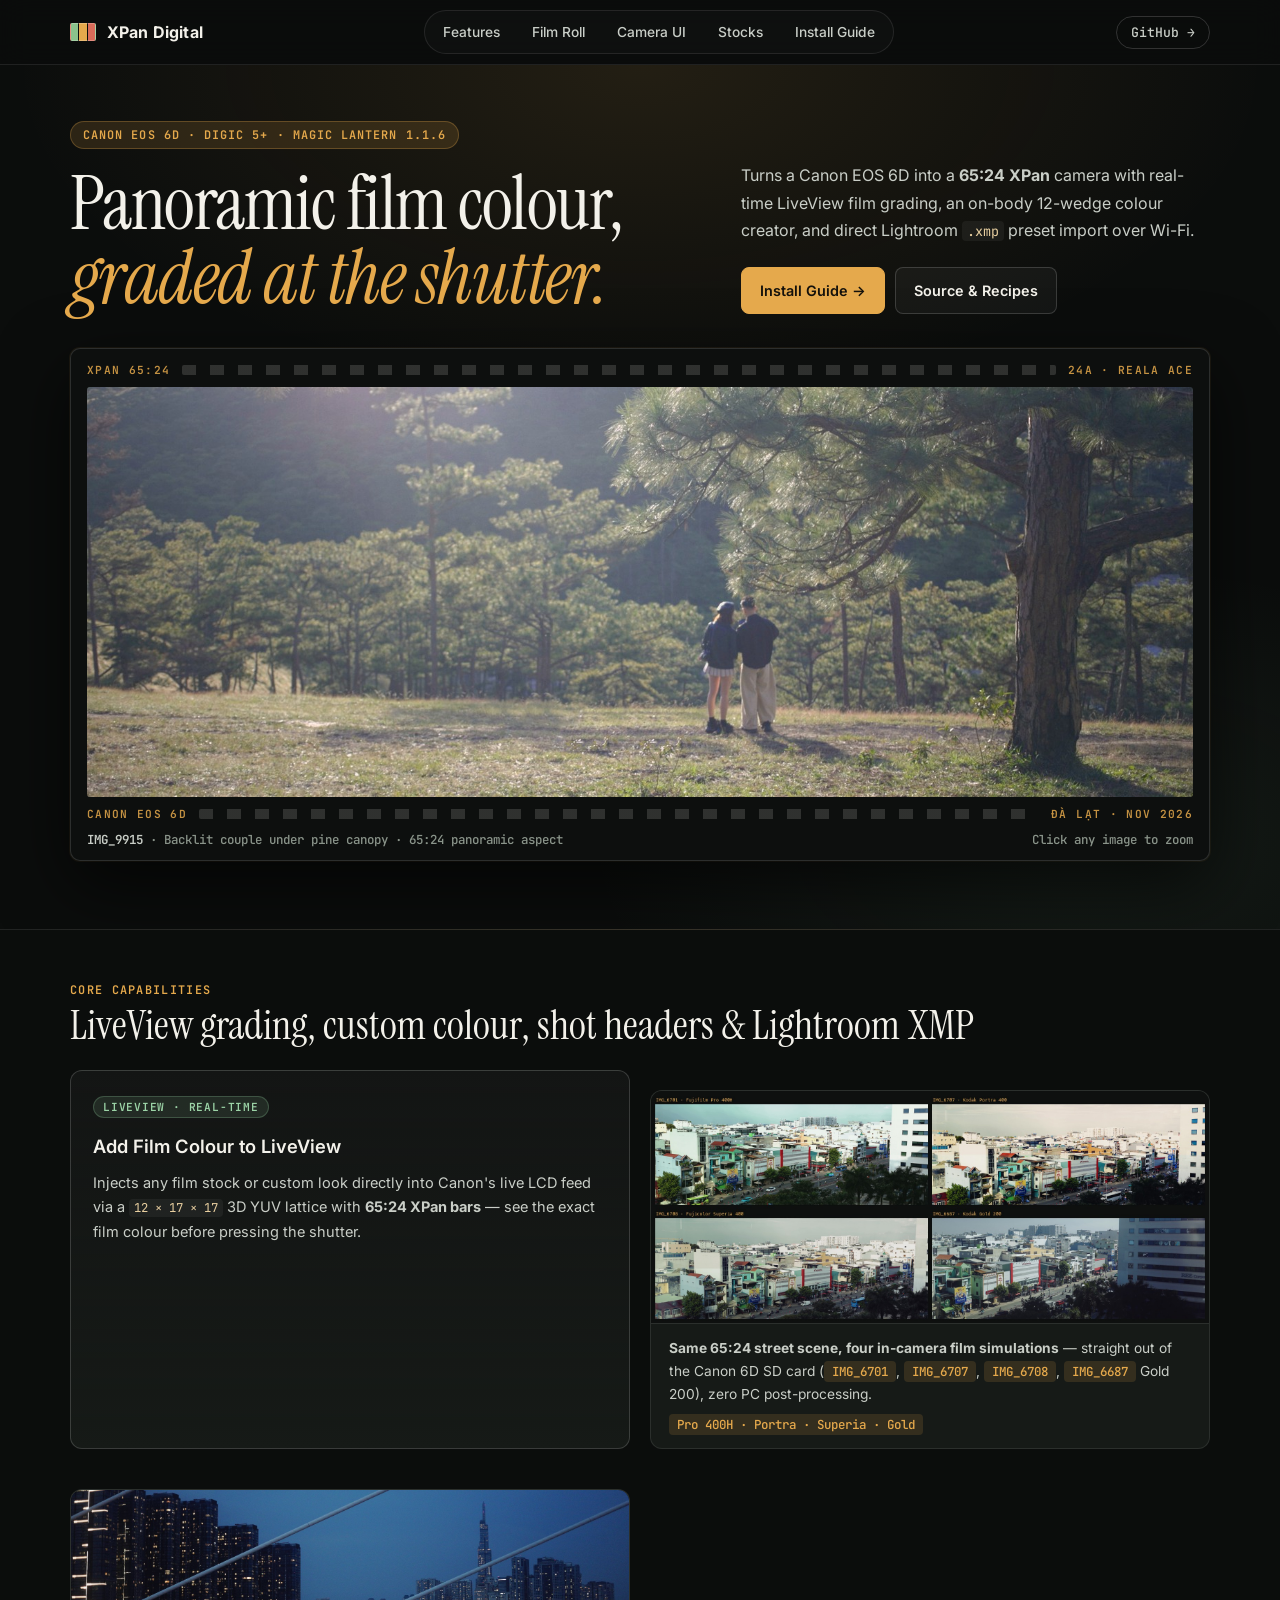
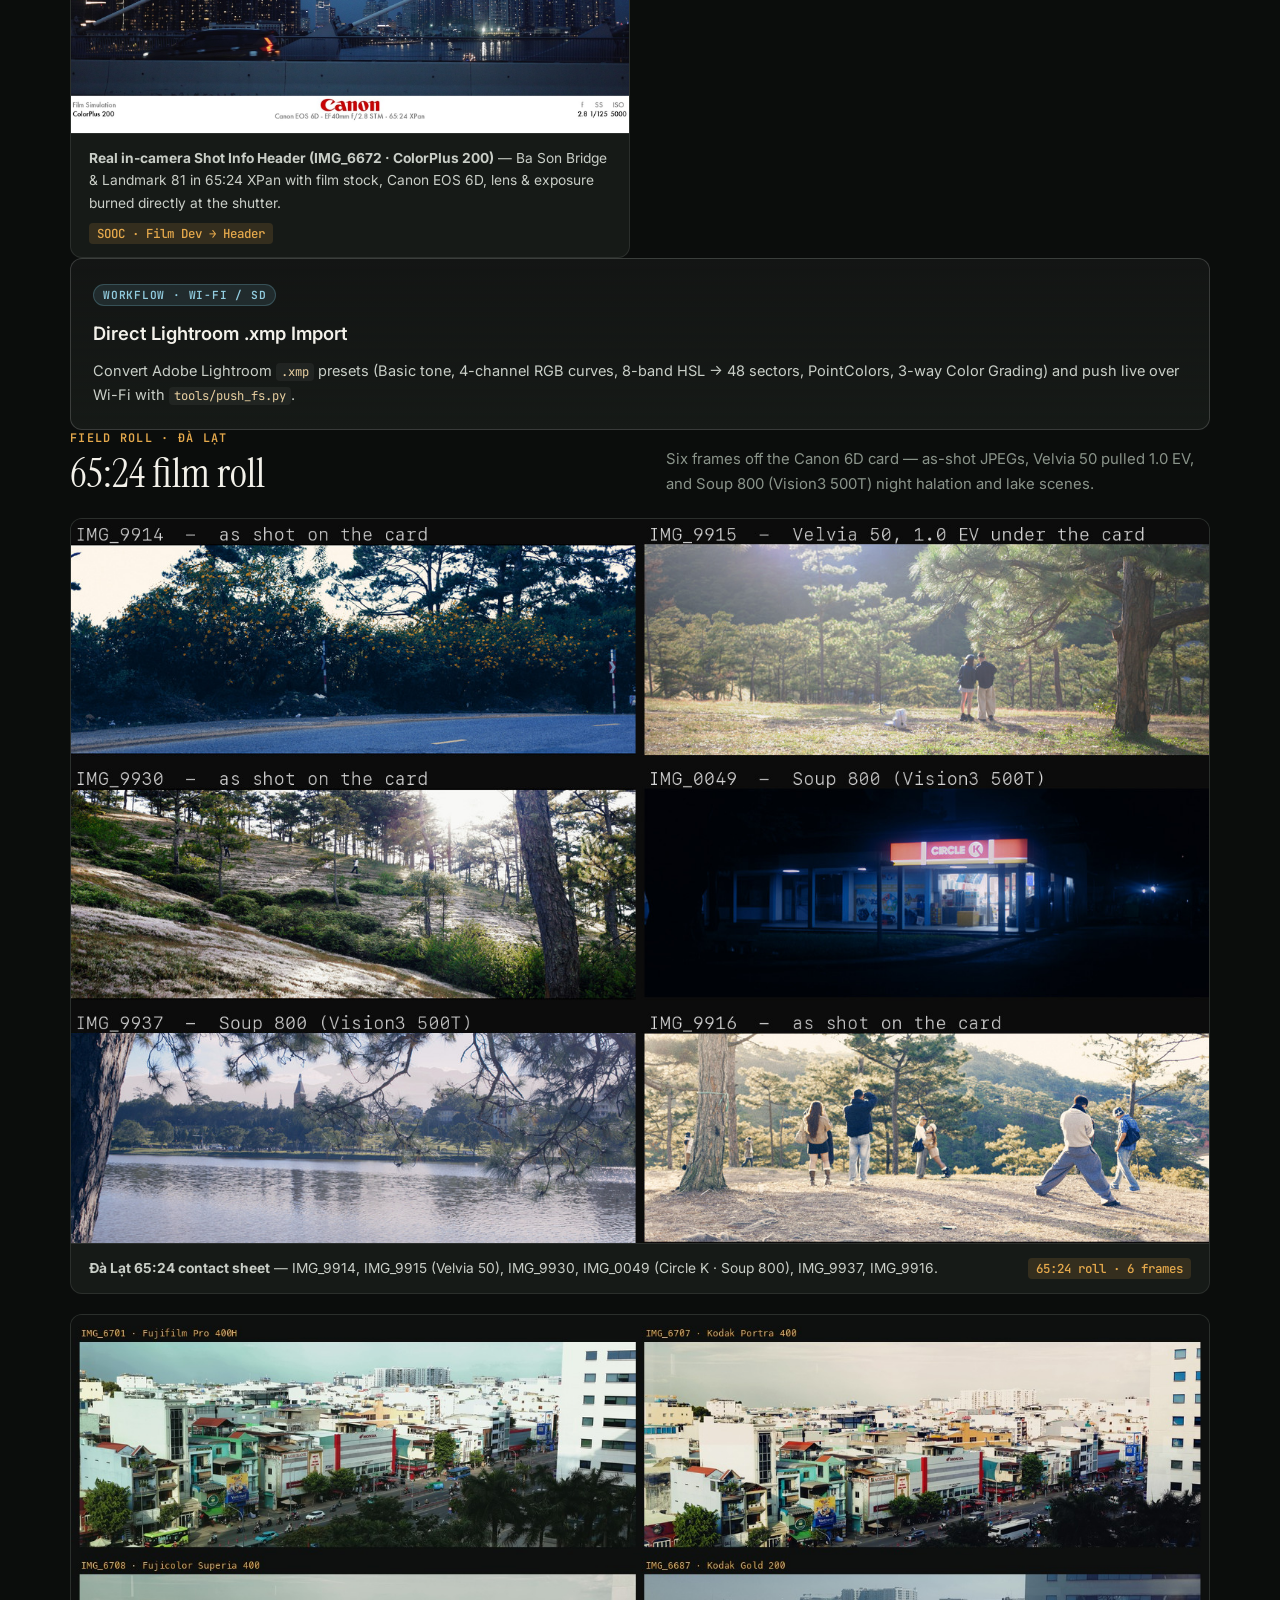
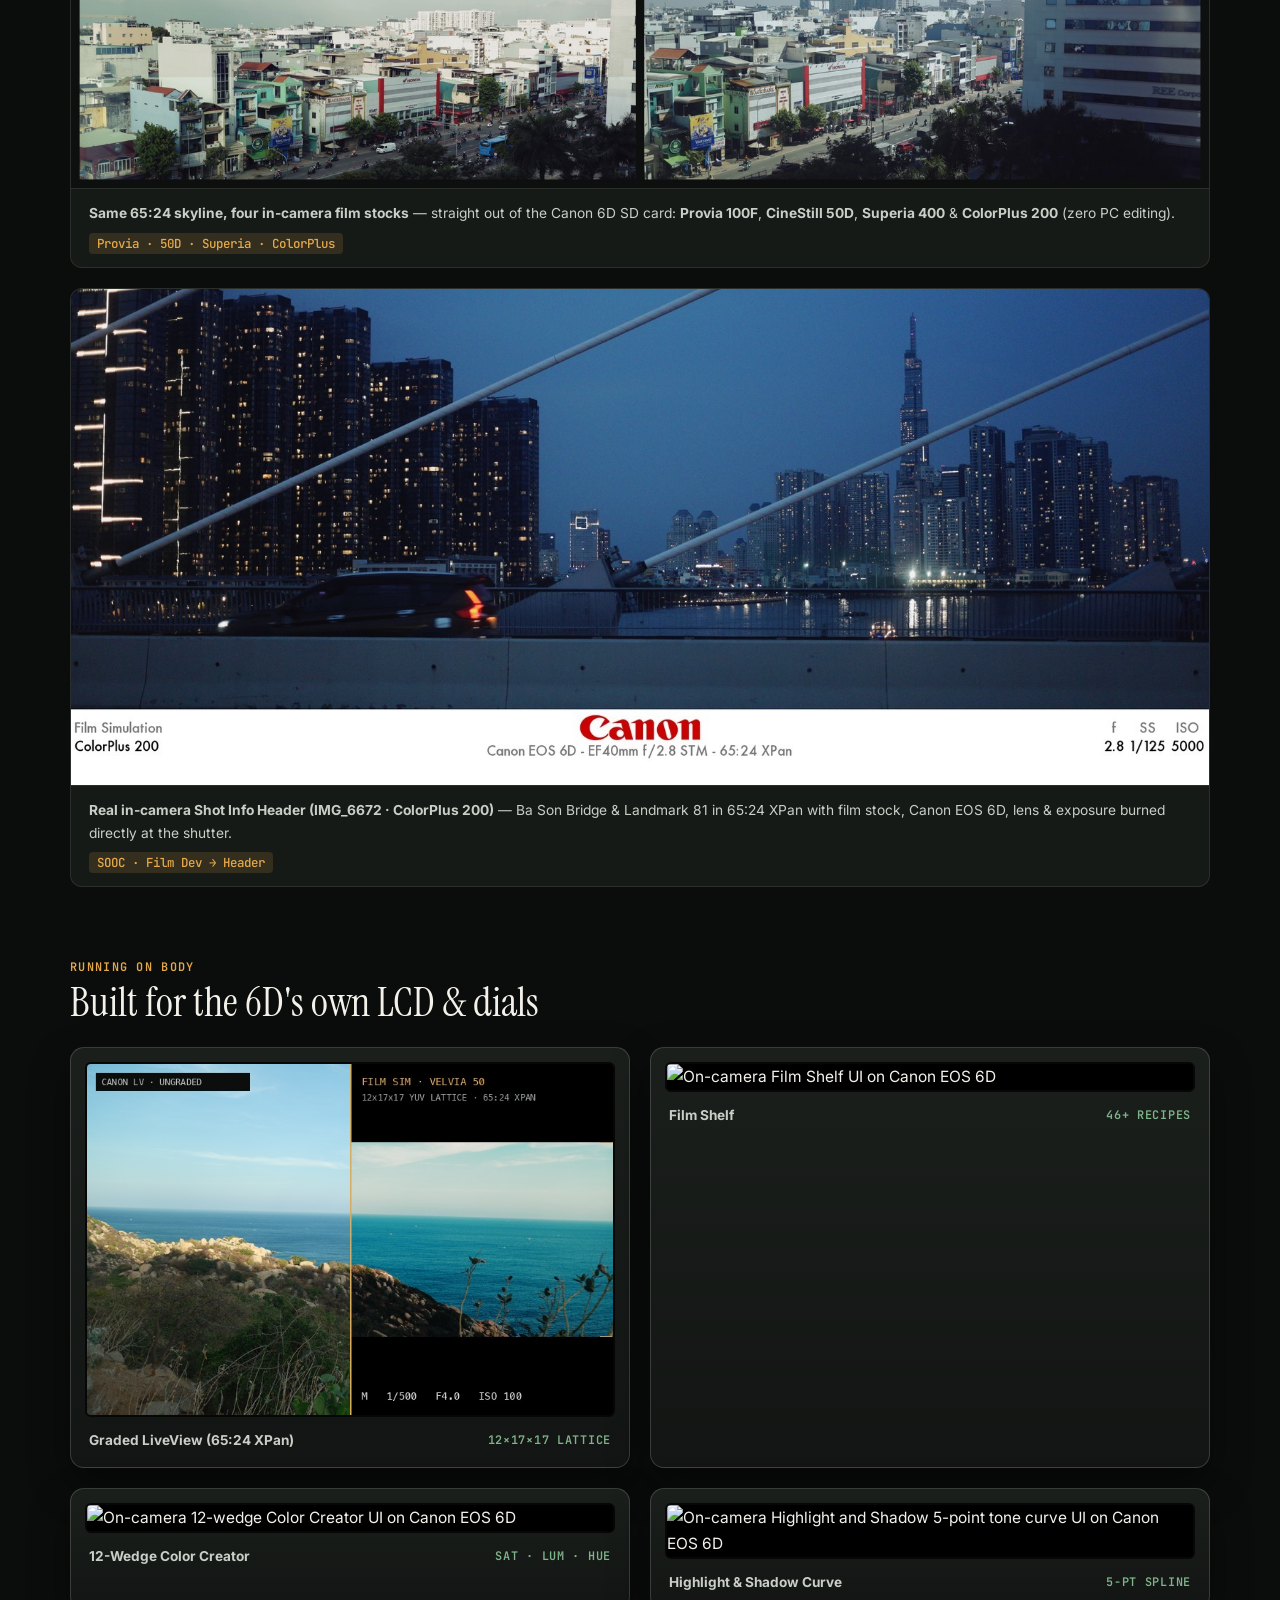
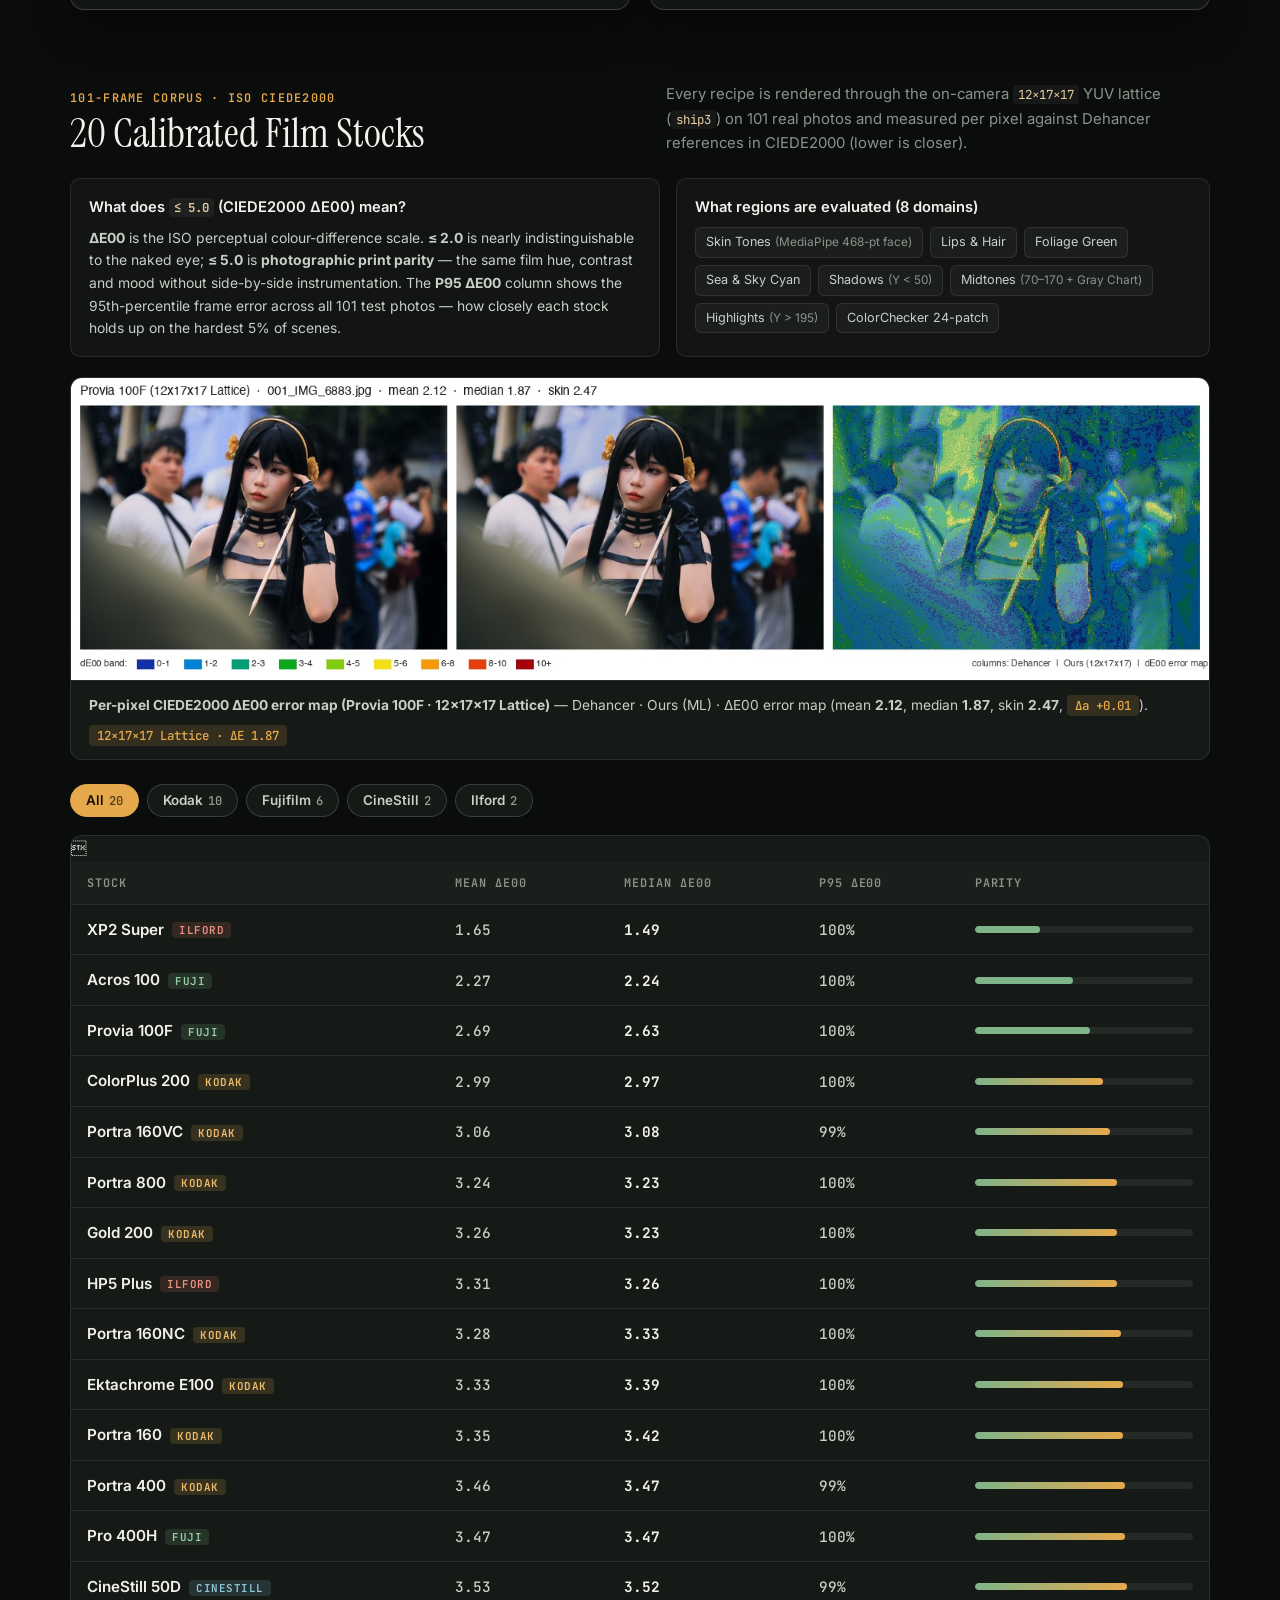
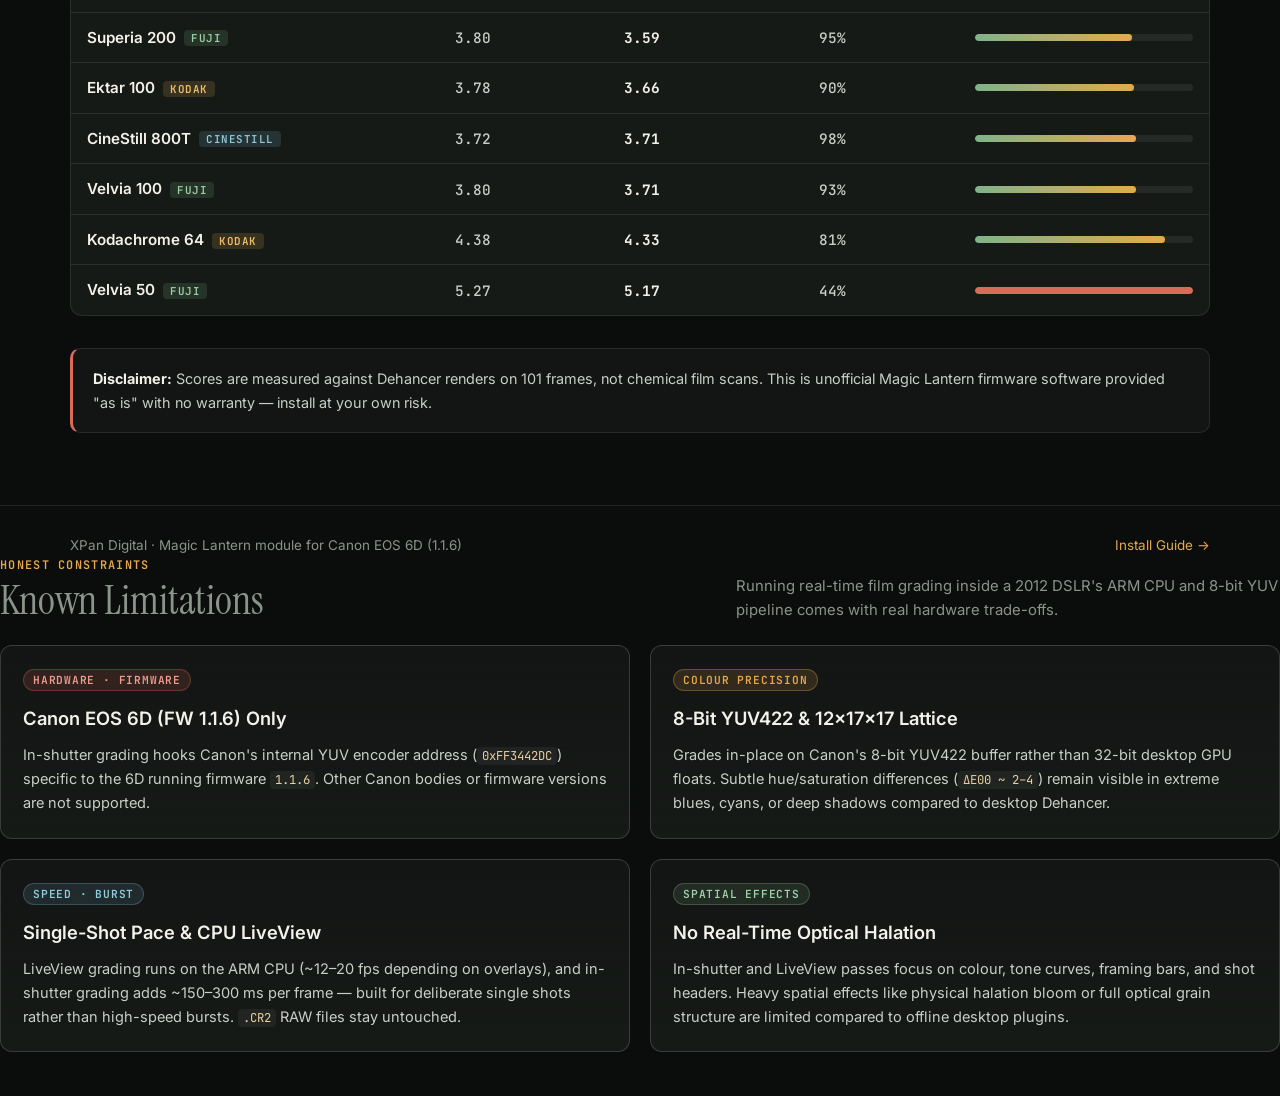
==== commit d81d2da6: "docs: add 720x480 12x17x17 LiveView split preview card to Camera UI grid" ====
--- a/docs/index.html
+++ b/docs/index.html
@@ -184,7 +184,19 @@
         </div>
       </div>
 
-      <div class="three-col">
+      <div class="two-col">
+        <figure class="lcd-card">
+          <div class="lcd-bezel">
+            <img src="img/liveview_preview.jpg"
+              alt="Canon EOS 6D 720x480 LiveView split comparison: ungraded Canon feed on left vs 12x17x17 YUV lattice Velvia 50 with 65:24 XPan bars on right"
+              data-zoom>
+          </div>
+          <figcaption class="lcd-cap">
+            <b>Graded LiveView (65:24 XPan)</b>
+            <span>12×17×17 Lattice</span>
+          </figcaption>
+        </figure>
+
         <figure class="lcd-card">
           <div class="lcd-bezel">
             <img src="img/shelf.png" alt="On-camera Film Shelf UI on Canon EOS 6D" data-zoom>
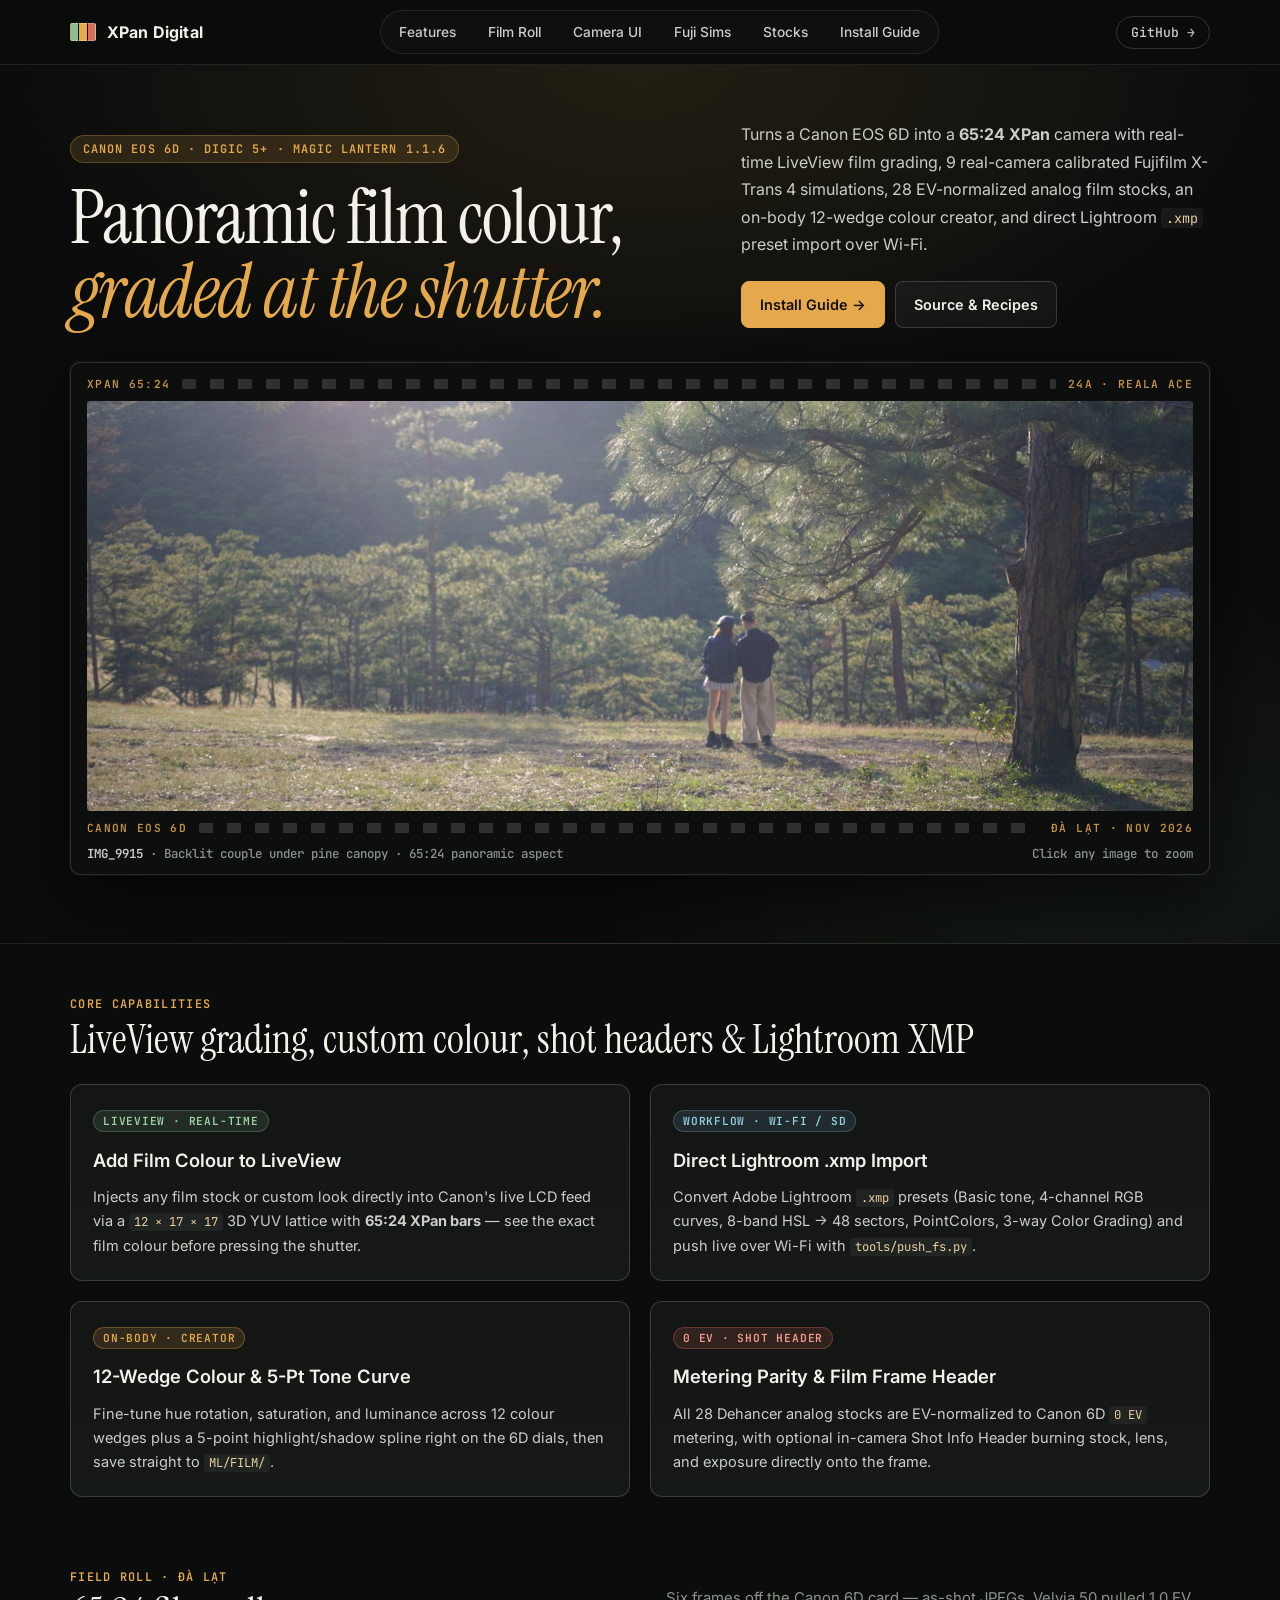
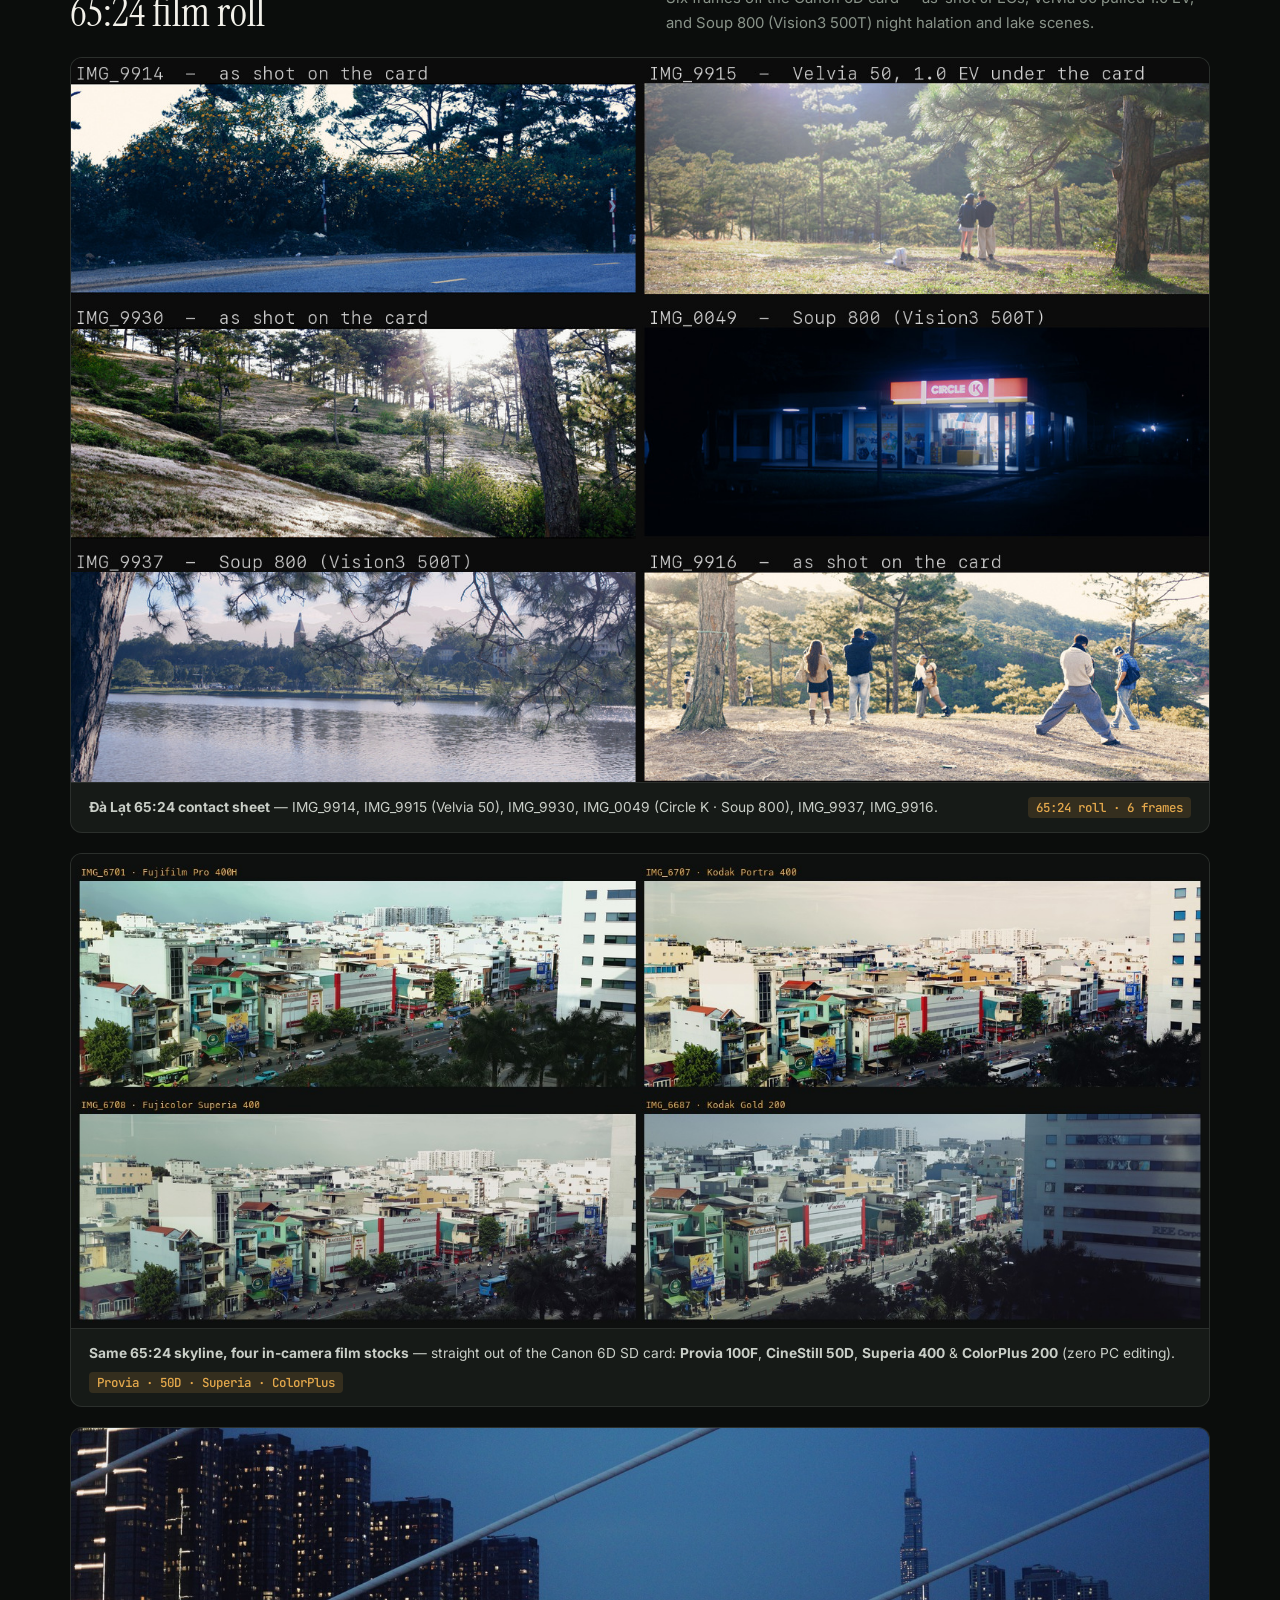
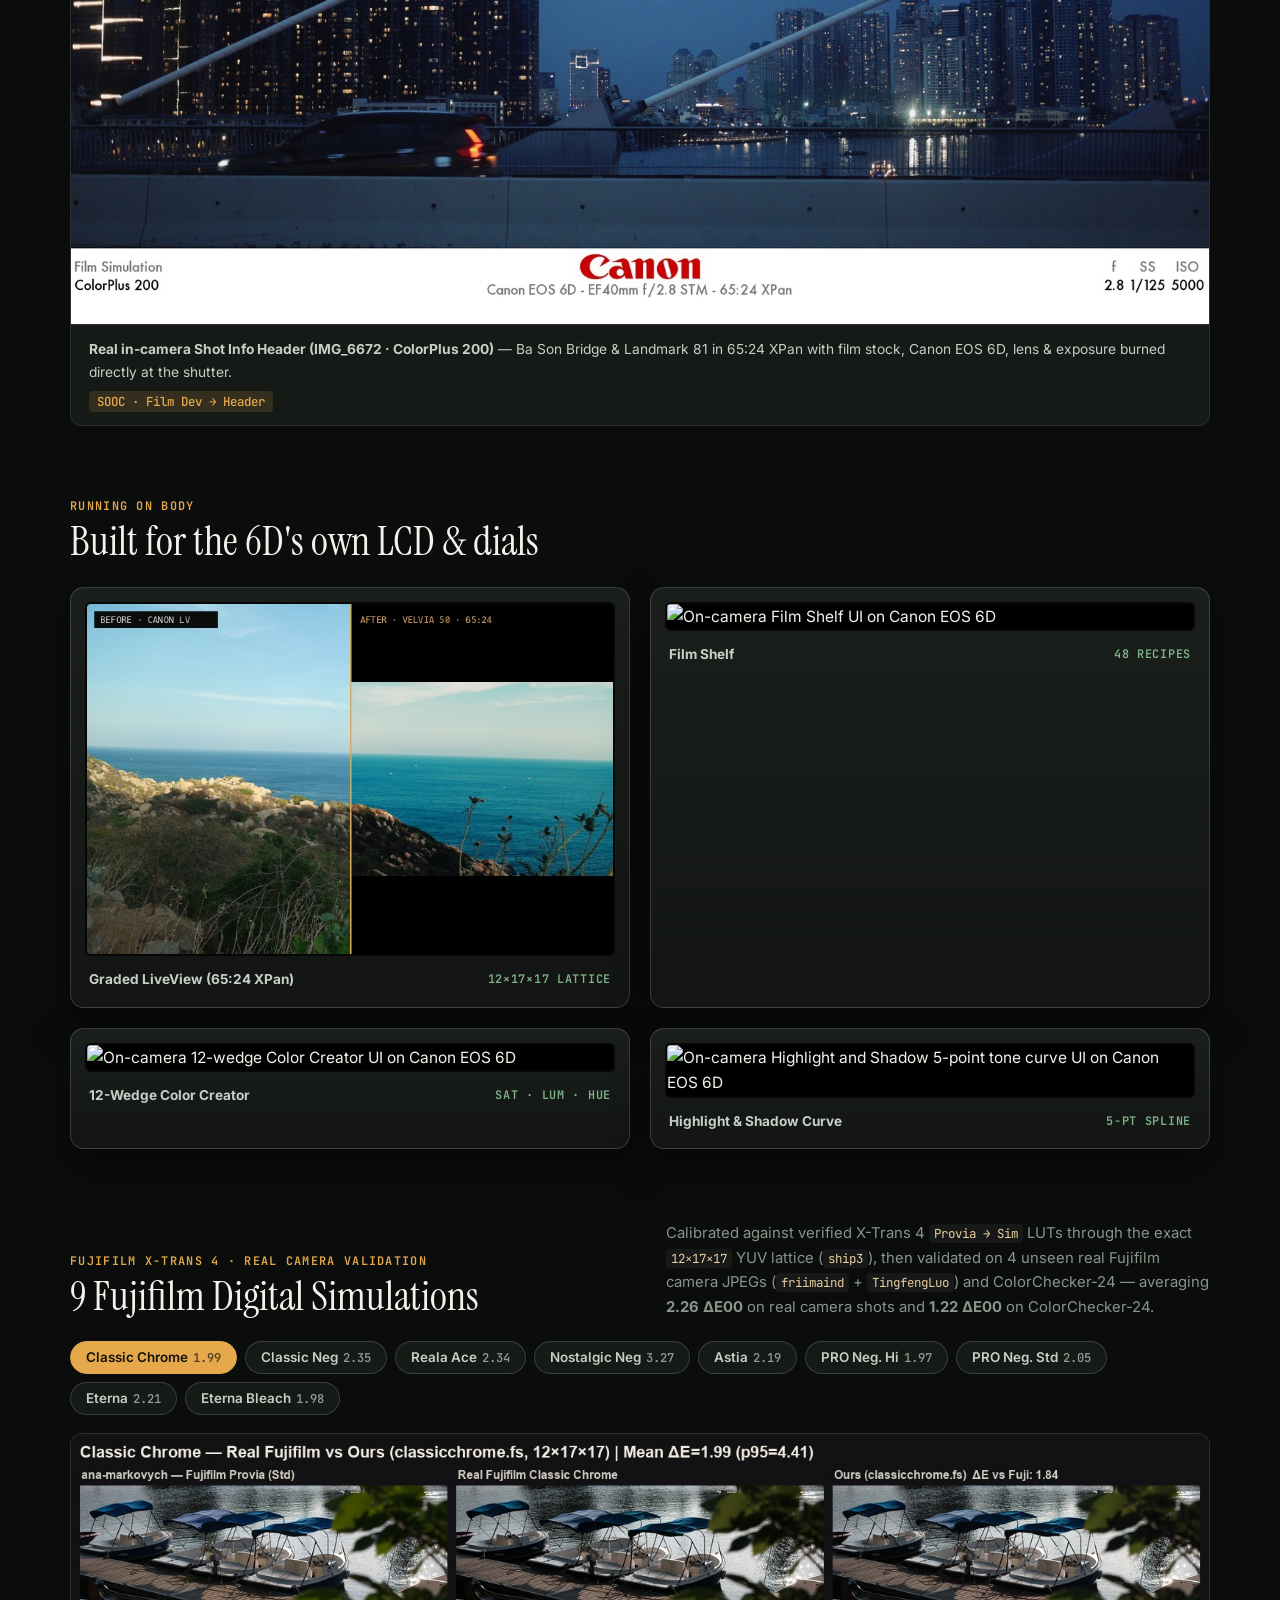
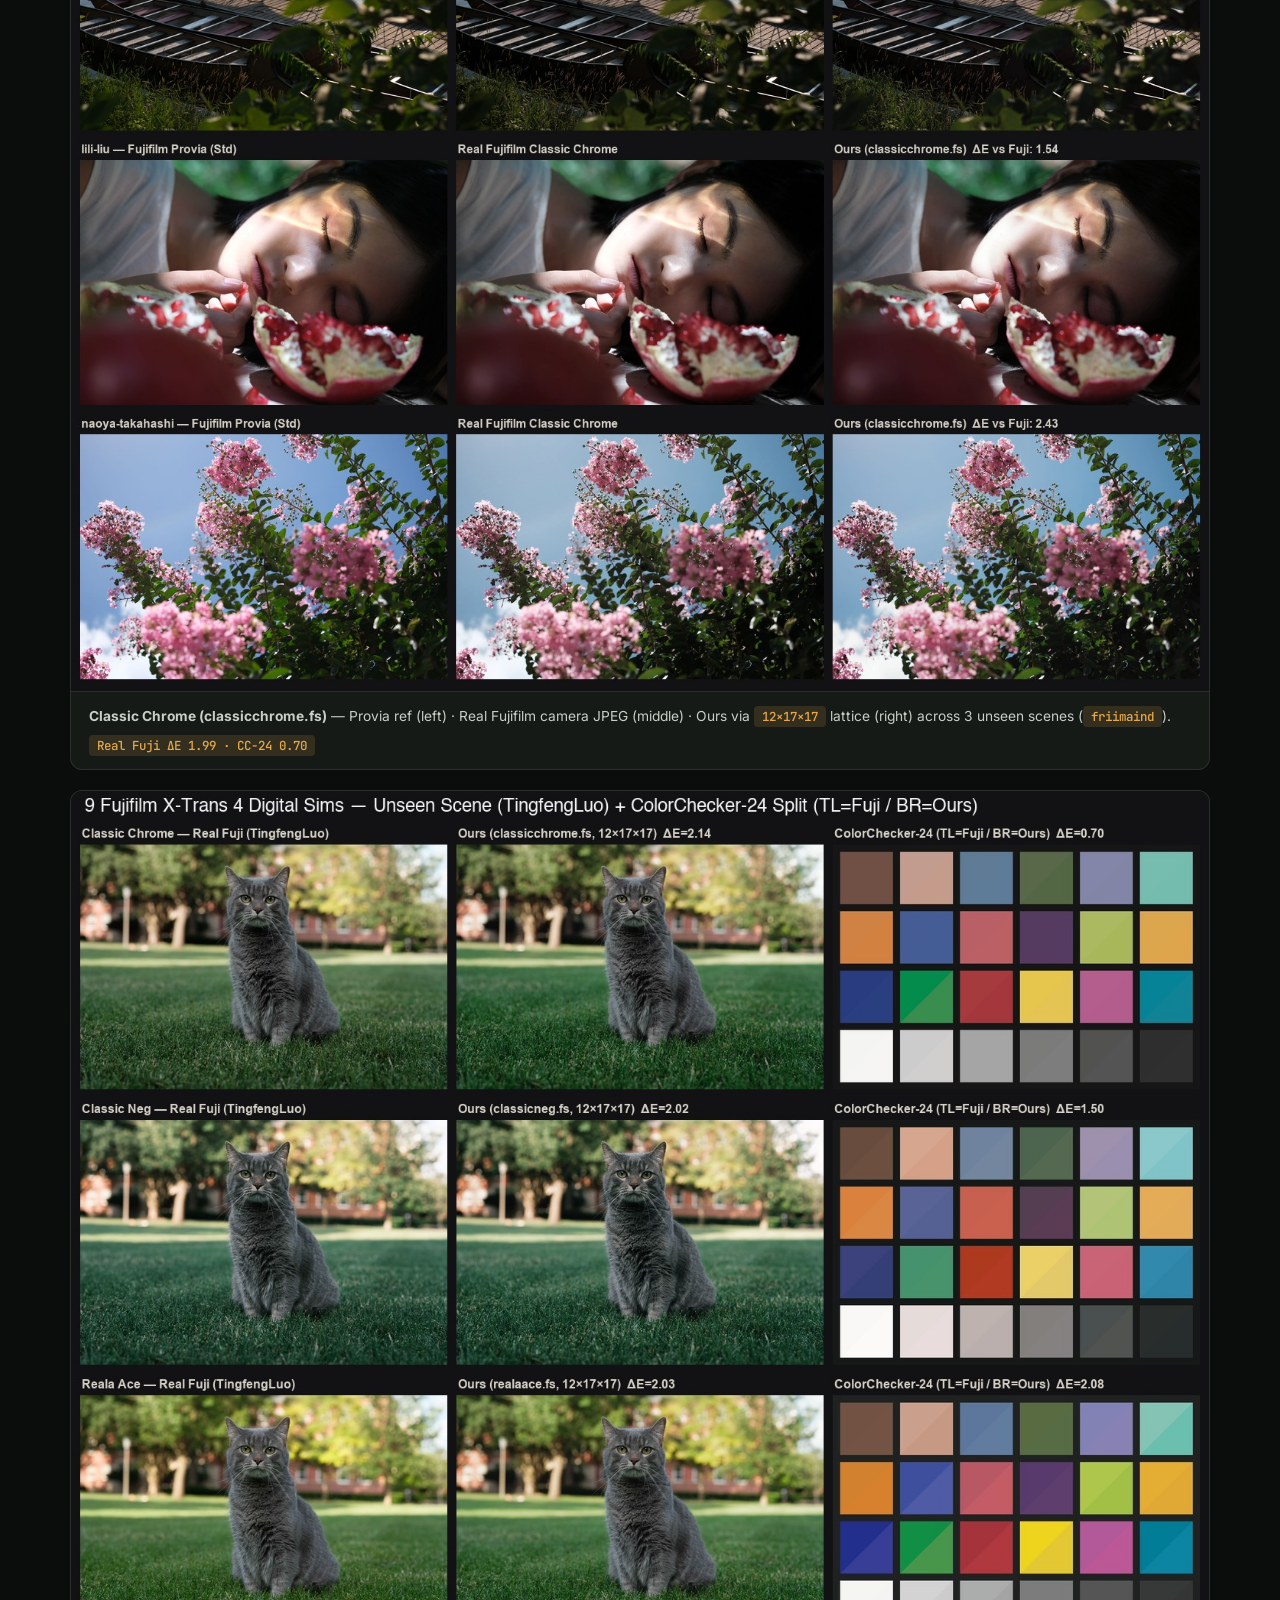
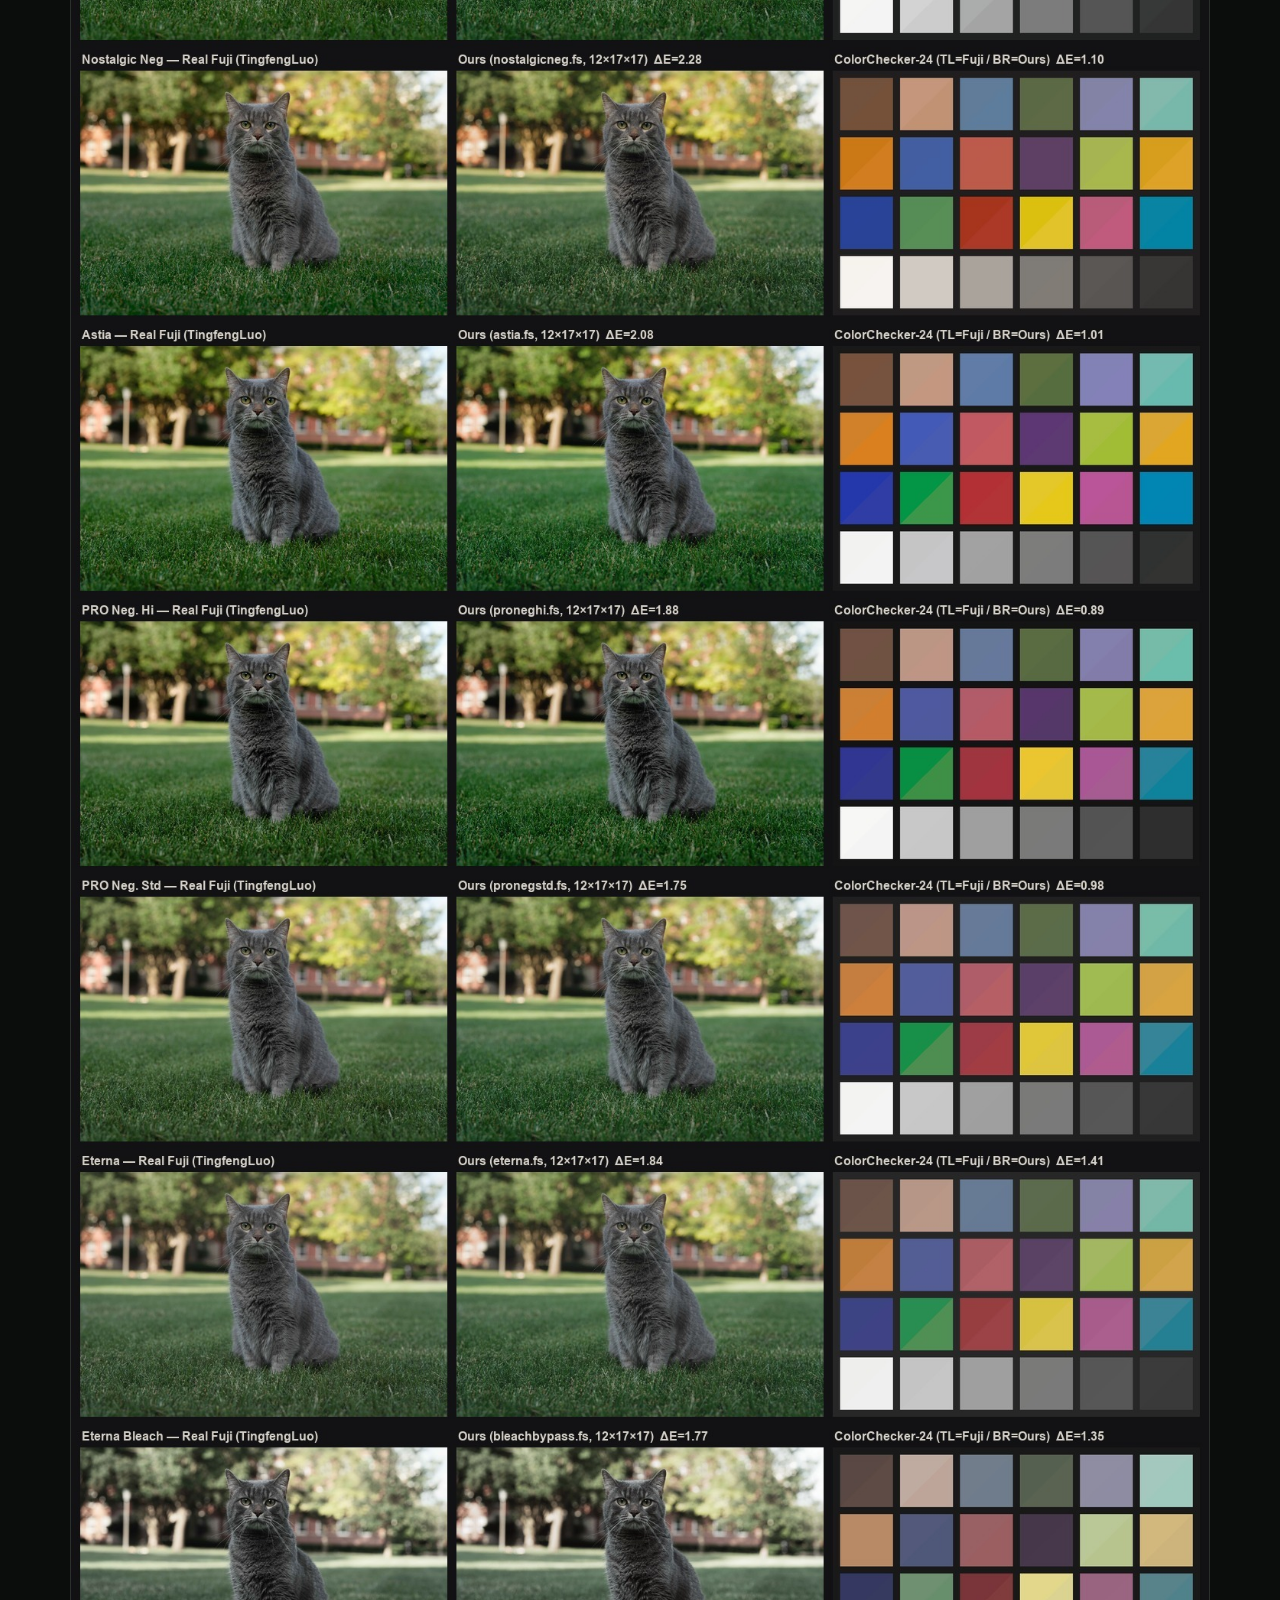
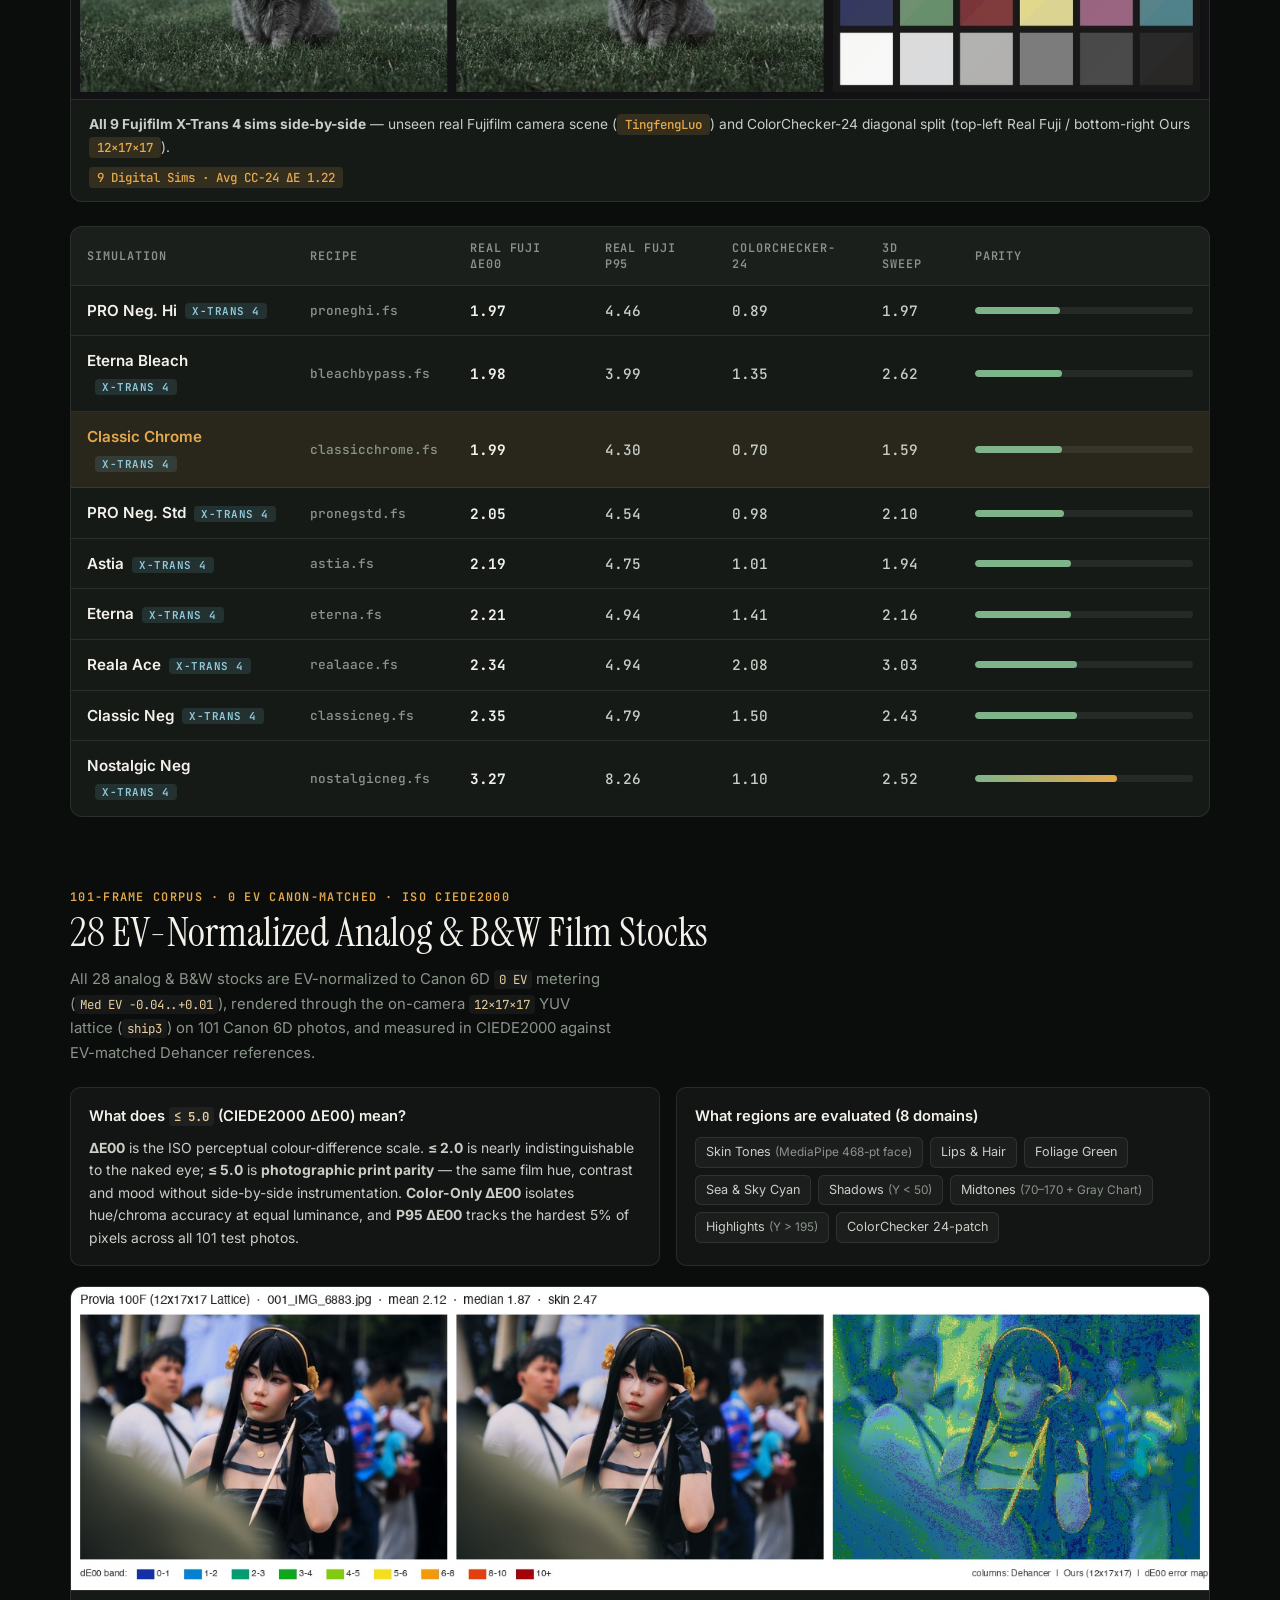
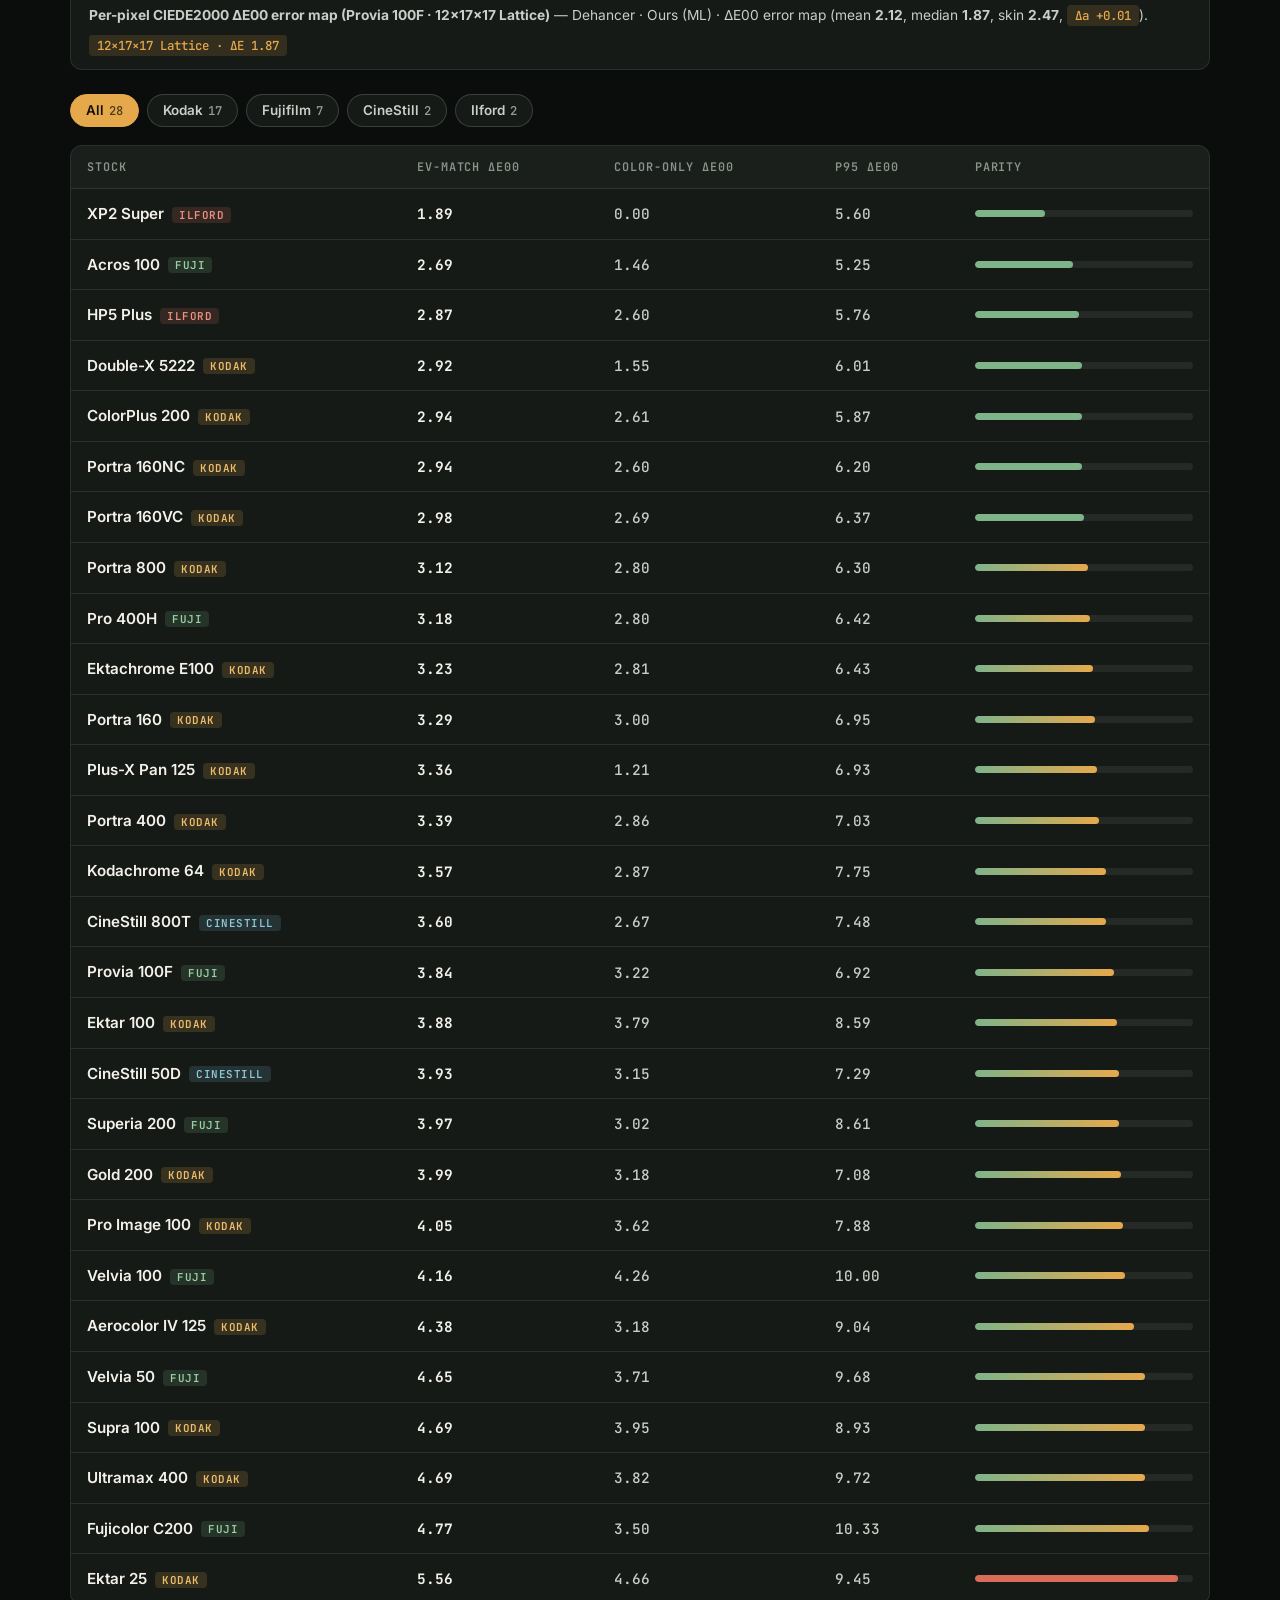
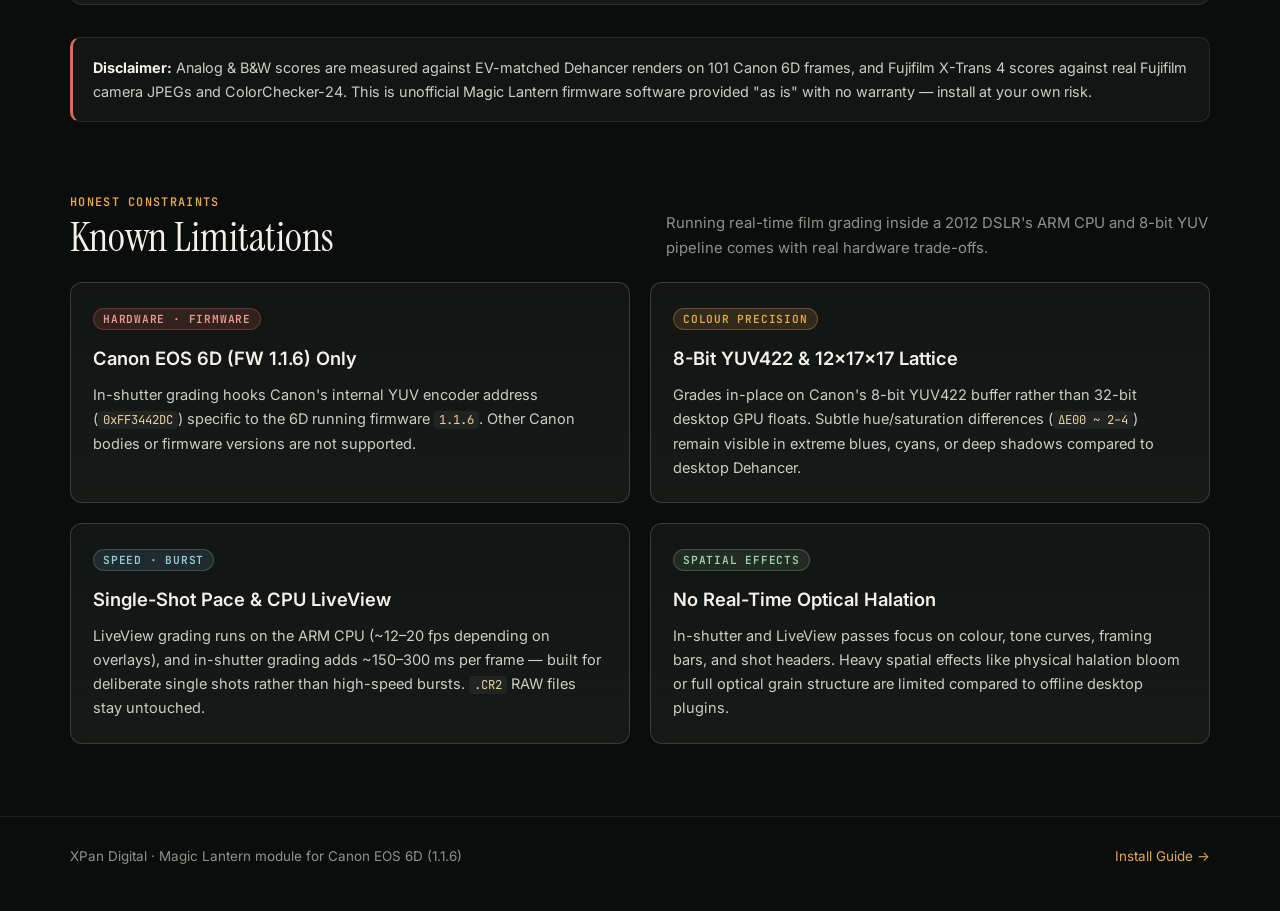
==== commit 9f7bbe69: "docs, film_table: showcase 9 Fujifilm X-Trans 4 sims, 28 EV-normalized stocks, and add PRO Neg entri" ====
--- a/docs/index.html
+++ b/docs/index.html
@@ -6,7 +6,7 @@
   <meta name="viewport" content="width=device-width,initial-scale=1">
   <title>XPan Digital — 65:24 Panoramic Film Colour for Canon EOS 6D</title>
   <meta name="description"
-    content="In-camera 65:24 XPan framing, real-time LiveView grading, 12-wedge custom colour, and Lightroom XMP import running natively on Canon EOS 6D via Magic Lantern.">
+    content="In-camera 65:24 XPan framing, real-time LiveView grading, 12-wedge custom colour, 9 Fujifilm X-Trans 4 simulations, and 28 EV-normalized analog film stocks running natively on Canon EOS 6D via Magic Lantern.">
   <link rel="preconnect" href="https://fonts.googleapis.com">
   <link rel="preconnect" href="https://fonts.gstatic.com" crossorigin>
   <link
@@ -24,6 +24,7 @@
         <a href="#highlights">Features</a>
         <a href="#gallery">Film Roll</a>
         <a href="#camera-ui">Camera UI</a>
+        <a href="#fujifilm">Fuji Sims</a>
         <a href="#catalog">Stocks</a>
         <a href="install.html">Install Guide</a>
       </nav>
@@ -41,7 +42,8 @@
         <div class="hero-copy">
           <p class="summary">
             Turns a Canon EOS 6D into a <b>65:24 XPan</b> camera with real-time
-            LiveView film grading, an on-body 12-wedge colour creator, and direct
+            LiveView film grading, 9 real-camera calibrated Fujifilm X-Trans 4 simulations,
+            28 EV-normalized analog film stocks, an on-body 12-wedge colour creator, and direct
             Lightroom <code>.xmp</code> preset import over Wi-Fi.
           </p>
           <div class="hero-actions">
@@ -96,36 +98,36 @@
           </p>
         </article>
 
-    <figure class="photo-card" style="margin-top:20px">
-      <img src="img/street_stocks.jpg" alt="Same 65:24 Saigon street scene shot straight out of Canon EOS 6D: IMG_6701 Pro 400H, IMG_6707 Portra 400, IMG_6708 Superia 400, IMG_6687 Gold 200" data-zoom>
-      <figcaption class="photo-cap">
-        <span><b>Same 65:24 street scene, four in-camera film simulations</b> — straight out of the Canon 6D SD card (<code>IMG_6701</code>, <code>IMG_6707</code>, <code>IMG_6708</code>, <code>IMG_6687</code> Gold 200), zero PC post-processing.</span>
-        <code>Pro 400H · Portra · Superia · Gold</code>
-      </figcaption>
-    </figure>
-
-        <figure class="photo-card" style="margin-top:20px">
-          <img src="img/shot_header.jpg"
-            alt="65:24 Ba Son Bridge and Landmark 81 straight out of Canon EOS 6D with real in-camera white paper Shot Info Header: ColorPlus 200, EF 40mm f/2.8 STM, f/2.8 1/125 ISO 5000"
-            data-zoom>
-          <figcaption class="photo-cap">
-            <span><b>Real in-camera Shot Info Header (IMG_6672 · ColorPlus 200)</b> — Ba Son Bridge &amp; Landmark 81 in
-              65:24 XPan with film stock, Canon EOS 6D, lens &amp; exposure burned directly at the shutter.</span>
-            <code>SOOC · Film Dev → Header</code>
-          </figcaption>
-        </figure>
-    </section>
-
-    <article class="highlight-card">
-      <span class="pill-tag tag-cyan">Workflow · Wi-Fi / SD</span>
-      <h3>Direct Lightroom .xmp Import</h3>
-      <p>
-        Convert Adobe Lightroom <code>.xmp</code> presets (Basic tone, 4-channel
-        RGB curves, 8-band HSL → 48 sectors, PointColors, 3-way Color Grading)
-        and push live over Wi-Fi with <code>tools/push_fs.py</code>.
-      </p>
-    </article>
-    </div>
+        <article class="highlight-card">
+          <span class="pill-tag tag-cyan">Workflow · Wi-Fi / SD</span>
+          <h3>Direct Lightroom .xmp Import</h3>
+          <p>
+            Convert Adobe Lightroom <code>.xmp</code> presets (Basic tone, 4-channel
+            RGB curves, 8-band HSL → 48 sectors, PointColors, 3-way Color Grading)
+            and push live over Wi-Fi with <code>tools/push_fs.py</code>.
+          </p>
+        </article>
+
+        <article class="highlight-card">
+          <span class="pill-tag tag-amber">On-Body · Creator</span>
+          <h3>12-Wedge Colour &amp; 5-Pt Tone Curve</h3>
+          <p>
+            Fine-tune hue rotation, saturation, and luminance across 12 colour
+            wedges plus a 5-point highlight/shadow spline right on the 6D dials,
+            then save straight to <code>ML/FILM/</code>.
+          </p>
+        </article>
+
+        <article class="highlight-card">
+          <span class="pill-tag tag-coral">0 EV · Shot Header</span>
+          <h3>Metering Parity &amp; Film Frame Header</h3>
+          <p>
+            All 28 Dehancer analog stocks are EV-normalized to Canon 6D <code>0 EV</code>
+            metering, with optional in-camera Shot Info Header burning stock, lens,
+            and exposure directly onto the frame.
+          </p>
+        </article>
+      </div>
     </section>
 
     <!-- ── Gallery (Film Roll) ──────────────────────────────── -->
@@ -203,7 +205,7 @@
           </div>
           <figcaption class="lcd-cap">
             <b>Film Shelf</b>
-            <span>46+ Recipes</span>
+            <span>48 Recipes</span>
           </figcaption>
         </figure>
 
@@ -230,16 +232,92 @@
       </div>
     </section>
 
+    <!-- ── Fujifilm X-Trans 4 Digital Simulations ───────────── -->
+    <section id="fujifilm">
+      <div class="section-head">
+        <div>
+          <p class="section-kicker">Fujifilm X-Trans 4 · Real Camera Validation</p>
+          <h2>9 Fujifilm Digital Simulations</h2>
+        </div>
+        <p class="section-sub">
+          Calibrated against verified X-Trans 4 <code>Provia → Sim</code> LUTs through the exact
+          <code>12×17×17</code> YUV lattice (<code>ship3</code>), then validated on 4 unseen real
+          Fujifilm camera JPEGs (<code>friimaind</code> + <code>TingfengLuo</code>) and ColorChecker-24
+          — averaging <b>2.26 ΔE00</b> on real camera shots and <b>1.22 ΔE00</b> on ColorChecker-24.
+        </p>
+      </div>
+
+      <div class="filter-bar" id="fuji-switcher" role="tablist" aria-label="Select Fujifilm simulation">
+        <button class="filter-btn active" data-fuji="classic-chrome">Classic Chrome<span>1.99</span></button>
+        <button class="filter-btn" data-fuji="classic-neg">Classic Neg<span>2.35</span></button>
+        <button class="filter-btn" data-fuji="reala-ace">Reala Ace<span>2.34</span></button>
+        <button class="filter-btn" data-fuji="nostalgic-neg">Nostalgic Neg<span>3.27</span></button>
+        <button class="filter-btn" data-fuji="astia">Astia<span>2.19</span></button>
+        <button class="filter-btn" data-fuji="pro-neg-hi">PRO Neg. Hi<span>1.97</span></button>
+        <button class="filter-btn" data-fuji="pro-neg-std">PRO Neg. Std<span>2.05</span></button>
+        <button class="filter-btn" data-fuji="eterna">Eterna<span>2.21</span></button>
+        <button class="filter-btn" data-fuji="eterna-bb">Eterna Bleach<span>1.98</span></button>
+      </div>
+
+      <figure class="photo-card" style="margin-bottom:20px">
+        <img id="fuji-board-img" src="img/fuji/classic-chrome.jpg"
+          alt="Classic Chrome — Real Fujifilm camera JPEGs vs Ours (classicchrome.fs, 12x17x17 YUV lattice) across 3 unseen scenes"
+          data-zoom>
+        <figcaption class="photo-cap">
+          <span id="fuji-board-cap"><b>Classic Chrome (classicchrome.fs)</b> — Provia ref (left) · Real Fujifilm camera JPEG (middle) · Ours via <code>12×17×17</code> lattice (right) across 3 unseen scenes (<code>friimaind</code>).</span>
+          <code id="fuji-board-badge">Real Fuji ΔE 1.99 · CC-24 0.70</code>
+        </figcaption>
+      </figure>
+
+      <figure class="photo-card" style="margin-bottom:24px">
+        <img src="img/fuji/overview_9sims.jpg"
+          alt="All 9 calibrated Fujifilm X-Trans 4 Digital Sims side-by-side on unseen TingfengLuo scene and ColorChecker-24 diagonal split"
+          data-zoom>
+        <figcaption class="photo-cap">
+          <span><b>All 9 Fujifilm X-Trans 4 sims side-by-side</b> — unseen real Fujifilm camera scene (<code>TingfengLuo</code>) and ColorChecker-24 diagonal split (top-left Real Fuji / bottom-right Ours <code>12×17×17</code>).</span>
+          <code>9 Digital Sims · Avg CC-24 ΔE 1.22</code>
+        </figcaption>
+      </figure>
+
+      <div class="table-wrap">
+        <table>
+          <thead>
+            <tr>
+              <th>Simulation</th>
+              <th>Recipe</th>
+              <th>Real Fuji ΔE00</th>
+              <th>Real Fuji P95</th>
+              <th>ColorChecker-24</th>
+              <th>3D Sweep</th>
+              <th class="bar-cell">Parity</th>
+            </tr>
+          </thead>
+          <tbody id="fuji-rows">
+            <tr data-fuji="pro-neg-hi"><th><span class="stock-name">PRO Neg. Hi</span><span class="brand-tag b-xtrans">X-Trans 4</span></th><td class="stock-file">proneghi.fs</td><td class="num"><b>1.97</b></td><td class="num">4.46</td><td class="num">0.89</td><td class="num">1.97</td><td class="bar-cell"><div class="bar-track"><div class="bar-fill great" style="width:39%"></div></div></td></tr>
+            <tr data-fuji="eterna-bb"><th><span class="stock-name">Eterna Bleach</span><span class="brand-tag b-xtrans">X-Trans 4</span></th><td class="stock-file">bleachbypass.fs</td><td class="num"><b>1.98</b></td><td class="num">3.99</td><td class="num">1.35</td><td class="num">2.62</td><td class="bar-cell"><div class="bar-track"><div class="bar-fill great" style="width:40%"></div></div></td></tr>
+            <tr data-fuji="classic-chrome" class="active-row"><th><span class="stock-name">Classic Chrome</span><span class="brand-tag b-xtrans">X-Trans 4</span></th><td class="stock-file">classicchrome.fs</td><td class="num"><b>1.99</b></td><td class="num">4.30</td><td class="num">0.70</td><td class="num">1.59</td><td class="bar-cell"><div class="bar-track"><div class="bar-fill great" style="width:40%"></div></div></td></tr>
+            <tr data-fuji="pro-neg-std"><th><span class="stock-name">PRO Neg. Std</span><span class="brand-tag b-xtrans">X-Trans 4</span></th><td class="stock-file">pronegstd.fs</td><td class="num"><b>2.05</b></td><td class="num">4.54</td><td class="num">0.98</td><td class="num">2.10</td><td class="bar-cell"><div class="bar-track"><div class="bar-fill great" style="width:41%"></div></div></td></tr>
+            <tr data-fuji="astia"><th><span class="stock-name">Astia</span><span class="brand-tag b-xtrans">X-Trans 4</span></th><td class="stock-file">astia.fs</td><td class="num"><b>2.19</b></td><td class="num">4.75</td><td class="num">1.01</td><td class="num">1.94</td><td class="bar-cell"><div class="bar-track"><div class="bar-fill great" style="width:44%"></div></div></td></tr>
+            <tr data-fuji="eterna"><th><span class="stock-name">Eterna</span><span class="brand-tag b-xtrans">X-Trans 4</span></th><td class="stock-file">eterna.fs</td><td class="num"><b>2.21</b></td><td class="num">4.94</td><td class="num">1.41</td><td class="num">2.16</td><td class="bar-cell"><div class="bar-track"><div class="bar-fill great" style="width:44%"></div></div></td></tr>
+            <tr data-fuji="reala-ace"><th><span class="stock-name">Reala Ace</span><span class="brand-tag b-xtrans">X-Trans 4</span></th><td class="stock-file">realaace.fs</td><td class="num"><b>2.34</b></td><td class="num">4.94</td><td class="num">2.08</td><td class="num">3.03</td><td class="bar-cell"><div class="bar-track"><div class="bar-fill great" style="width:47%"></div></div></td></tr>
+            <tr data-fuji="classic-neg"><th><span class="stock-name">Classic Neg</span><span class="brand-tag b-xtrans">X-Trans 4</span></th><td class="stock-file">classicneg.fs</td><td class="num"><b>2.35</b></td><td class="num">4.79</td><td class="num">1.50</td><td class="num">2.43</td><td class="bar-cell"><div class="bar-track"><div class="bar-fill great" style="width:47%"></div></div></td></tr>
+            <tr data-fuji="nostalgic-neg"><th><span class="stock-name">Nostalgic Neg</span><span class="brand-tag b-xtrans">X-Trans 4</span></th><td class="stock-file">nostalgicneg.fs</td><td class="num"><b>3.27</b></td><td class="num">8.26</td><td class="num">1.10</td><td class="num">2.52</td><td class="bar-cell"><div class="bar-track"><div class="bar-fill" style="width:65%"></div></div></td></tr>
+          </tbody>
+        </table>
+      </div>
+    </section>
+
     <!-- ── Interactive Stock Catalogue ──────────────────────── -->
     <section id="catalog">
       <div class="section-head">
         <div>
-          <p class="section-kicker">101-Frame Corpus · ISO CIEDE2000</p>
-          <h2>20 Calibrated Film Stocks</h2>
+          <p class="section-kicker">101-Frame Corpus · 0 EV Canon-Matched · ISO CIEDE2000</p>
+          <h2>28 EV-Normalized Analog &amp; B&amp;W Film Stocks</h2>
         </div>
         <p class="section-sub">
-          Every recipe is rendered through the on-camera <code>12×17×17</code> YUV lattice (<code>ship3</code>) on 101 real photos
-          and measured per pixel against Dehancer references in CIEDE2000 (lower is closer).
+          All 28 analog &amp; B&amp;W stocks are EV-normalized to Canon 6D <code>0 EV</code> metering
+          (<code>Med EV -0.04..+0.01</code>), rendered through the on-camera <code>12×17×17</code> YUV lattice
+          (<code>ship3</code>) on 101 Canon 6D photos, and measured in CIEDE2000 against EV-matched Dehancer references.
         </p>
       </div>
 
@@ -251,7 +329,7 @@
             <b>≤ 2.0</b> is nearly indistinguishable to the naked eye;
             <b>≤ 5.0</b> is <b>photographic print parity</b> — the same film hue,
             contrast and mood without side-by-side instrumentation.
-            The <b>P95 ΔE00</b> column shows the 95th-percentile frame error across all 101 test photos — how closely each stock holds up on the hardest 5% of scenes.
+            <b>Color-Only ΔE00</b> isolates hue/chroma accuracy at equal luminance, and <b>P95 ΔE00</b> tracks the hardest 5% of pixels across all 101 test photos.
           </p>
         </div>
         <div class="eval-box">
@@ -281,9 +359,9 @@
       </figure>
 
       <div class="filter-bar" role="tablist" aria-label="Filter by brand">
-        <button class="filter-btn active" data-brand="all">All<span>20</span></button>
-        <button class="filter-btn" data-brand="kodak">Kodak<span>10</span></button>
-        <button class="filter-btn" data-brand="fujifilm">Fujifilm<span>6</span></button>
+        <button class="filter-btn active" data-brand="all">All<span>28</span></button>
+        <button class="filter-btn" data-brand="kodak">Kodak<span>17</span></button>
+        <button class="filter-btn" data-brand="fujifilm">Fujifilm<span>7</span></button>
         <button class="filter-btn" data-brand="cinestill">CineStill<span>2</span></button>
         <button class="filter-btn" data-brand="ilford">Ilford<span>2</span></button>
       </div>
@@ -293,50 +371,50 @@
           <thead>
             <tr>
               <th>Stock</th>
-              <th>Mean ΔE00</th>
-              <th>Median ΔE00</th>
+              <th>EV-Match ΔE00</th>
+              <th>Color-Only ΔE00</th>
               <th>P95 ΔE00</th>
               <th class="bar-cell">Parity</th>
             </tr>
           </thead>
           <tbody id="stock-rows">
-            <tr data-brand="ilford"><th><span class="stock-name">XP2 Super</span><span class="brand-tag b-ilford">Ilford</span></th><td class="num">1.65</td><td class="num"><b>1.49</b></td><td class="num">100%</td><td class="bar-cell"><div class="bar-track"><div class="bar-fill great" style="width:30%"></div></div></td></tr>
-            <tr data-brand="fujifilm"><th><span class="stock-name">Acros 100</span><span class="brand-tag b-fuji">Fuji</span></th><td class="num">2.27</td><td class="num"><b>2.24</b></td><td class="num">100%</td><td class="bar-cell"><div class="bar-track"><div class="bar-fill great" style="width:45%"></div></div></td></tr>
-            <tr data-brand="fujifilm"><th><span class="stock-name">Provia 100F</span><span class="brand-tag b-fuji">Fuji</span></th><td class="num">2.69</td><td class="num"><b>2.63</b></td><td class="num">100%</td><td class="bar-cell"><div class="bar-track"><div class="bar-fill great" style="width:53%"></div></div></td></tr>
-            <tr data-brand="kodak"><th><span class="stock-name">ColorPlus 200</span><span class="brand-tag b-kodak">Kodak</span></th><td class="num">2.99</td><td class="num"><b>2.97</b></td><td class="num">100%</td><td class="bar-cell"><div class="bar-track"><div class="bar-fill" style="width:59%"></div></div></td></tr>
-            <tr data-brand="kodak"><th><span class="stock-name">Portra 160VC</span><span class="brand-tag b-kodak">Kodak</span></th><td class="num">3.06</td><td class="num"><b>3.08</b></td><td class="num">99%</td><td class="bar-cell"><div class="bar-track"><div class="bar-fill" style="width:62%"></div></div></td></tr>
-            <tr data-brand="kodak"><th><span class="stock-name">Portra 800</span><span class="brand-tag b-kodak">Kodak</span></th><td class="num">3.24</td><td class="num"><b>3.23</b></td><td class="num">100%</td><td class="bar-cell"><div class="bar-track"><div class="bar-fill" style="width:65%"></div></div></td></tr>
-            <tr data-brand="kodak"><th><span class="stock-name">Gold 200</span><span class="brand-tag b-kodak">Kodak</span></th><td class="num">3.26</td><td class="num"><b>3.23</b></td><td class="num">100%</td><td class="bar-cell"><div class="bar-track"><div class="bar-fill" style="width:65%"></div></div></td></tr>
-            <tr data-brand="ilford"><th><span class="stock-name">HP5 Plus</span><span class="brand-tag b-ilford">Ilford</span></th><td class="num">3.31</td><td class="num"><b>3.26</b></td><td class="num">100%</td><td class="bar-cell"><div class="bar-track"><div class="bar-fill" style="width:65%"></div></div></td></tr>
-            <tr data-brand="kodak"><th><span class="stock-name">Portra 160NC</span><span class="brand-tag b-kodak">Kodak</span></th><td class="num">3.28</td><td class="num"><b>3.33</b></td><td class="num">100%</td><td class="bar-cell"><div class="bar-track"><div class="bar-fill" style="width:67%"></div></div></td></tr>
-            <tr data-brand="kodak"><th><span class="stock-name">Ektachrome E100</span><span class="brand-tag b-kodak">Kodak</span></th><td class="num">3.33</td><td class="num"><b>3.39</b></td><td class="num">100%</td><td class="bar-cell"><div class="bar-track"><div class="bar-fill" style="width:68%"></div></div></td></tr>
-            <tr data-brand="kodak"><th><span class="stock-name">Portra 160</span><span class="brand-tag b-kodak">Kodak</span></th><td class="num">3.35</td><td class="num"><b>3.42</b></td><td class="num">100%</td><td class="bar-cell"><div class="bar-track"><div class="bar-fill" style="width:68%"></div></div></td></tr>
-            <tr data-brand="kodak"><th><span class="stock-name">Portra 400</span><span class="brand-tag b-kodak">Kodak</span></th><td class="num">3.46</td><td class="num"><b>3.47</b></td><td class="num">99%</td><td class="bar-cell"><div class="bar-track"><div class="bar-fill" style="width:69%"></div></div></td></tr>
-            <tr data-brand="fujifilm"><th><span class="stock-name">Pro 400H</span><span class="brand-tag b-fuji">Fuji</span></th><td class="num">3.47</td><td class="num"><b>3.47</b></td><td class="num">100%</td><td class="bar-cell"><div class="bar-track"><div class="bar-fill" style="width:69%"></div></div></td></tr>
-            <tr data-brand="cinestill"><th><span class="stock-name">CineStill 50D</span><span class="brand-tag b-cine">CineStill</span></th><td class="num">3.53</td><td class="num"><b>3.52</b></td><td class="num">99%</td><td class="bar-cell"><div class="bar-track"><div class="bar-fill" style="width:70%"></div></div></td></tr>
-            <tr data-brand="fujifilm"><th><span class="stock-name">Superia 200</span><span class="brand-tag b-fuji">Fuji</span></th><td class="num">3.80</td><td class="num"><b>3.59</b></td><td class="num">95%</td><td class="bar-cell"><div class="bar-track"><div class="bar-fill" style="width:72%"></div></div></td></tr>
-            <tr data-brand="kodak"><th><span class="stock-name">Ektar 100</span><span class="brand-tag b-kodak">Kodak</span></th><td class="num">3.78</td><td class="num"><b>3.66</b></td><td class="num">90%</td><td class="bar-cell"><div class="bar-track"><div class="bar-fill" style="width:73%"></div></div></td></tr>
-            <tr data-brand="cinestill"><th><span class="stock-name">CineStill 800T</span><span class="brand-tag b-cine">CineStill</span></th><td class="num">3.72</td><td class="num"><b>3.71</b></td><td class="num">98%</td><td class="bar-cell"><div class="bar-track"><div class="bar-fill" style="width:74%"></div></div></td></tr>
-            <tr data-brand="fujifilm"><th><span class="stock-name">Velvia 100</span><span class="brand-tag b-fuji">Fuji</span></th><td class="num">3.80</td><td class="num"><b>3.71</b></td><td class="num">93%</td><td class="bar-cell"><div class="bar-track"><div class="bar-fill" style="width:74%"></div></div></td></tr>
-            <tr data-brand="kodak"><th><span class="stock-name">Kodachrome 64</span><span class="brand-tag b-kodak">Kodak</span></th><td class="num">4.38</td><td class="num"><b>4.33</b></td><td class="num">81%</td><td class="bar-cell"><div class="bar-track"><div class="bar-fill" style="width:87%"></div></div></td></tr>
-            <tr data-brand="fujifilm"><th><span class="stock-name">Velvia 50</span><span class="brand-tag b-fuji">Fuji</span></th><td class="num">5.27</td><td class="num"><b>5.17</b></td><td class="num">44%</td><td class="bar-cell"><div class="bar-track"><div class="bar-fill high" style="width:100%"></div></div></td></tr>
-          
+            <tr data-brand="ilford"><th><span class="stock-name">XP2 Super</span><span class="brand-tag b-ilford">Ilford</span></th><td class="num"><b>1.89</b></td><td class="num">0.00</td><td class="num">5.60</td><td class="bar-cell"><div class="bar-track"><div class="bar-fill great" style="width:32%"></div></div></td></tr>
+            <tr data-brand="fujifilm"><th><span class="stock-name">Acros 100</span><span class="brand-tag b-fuji">Fuji</span></th><td class="num"><b>2.69</b></td><td class="num">1.46</td><td class="num">5.25</td><td class="bar-cell"><div class="bar-track"><div class="bar-fill great" style="width:45%"></div></div></td></tr>
+            <tr data-brand="ilford"><th><span class="stock-name">HP5 Plus</span><span class="brand-tag b-ilford">Ilford</span></th><td class="num"><b>2.87</b></td><td class="num">2.60</td><td class="num">5.76</td><td class="bar-cell"><div class="bar-track"><div class="bar-fill great" style="width:48%"></div></div></td></tr>
+            <tr data-brand="kodak"><th><span class="stock-name">Double-X 5222</span><span class="brand-tag b-kodak">Kodak</span></th><td class="num"><b>2.92</b></td><td class="num">1.55</td><td class="num">6.01</td><td class="bar-cell"><div class="bar-track"><div class="bar-fill great" style="width:49%"></div></div></td></tr>
+            <tr data-brand="kodak"><th><span class="stock-name">ColorPlus 200</span><span class="brand-tag b-kodak">Kodak</span></th><td class="num"><b>2.94</b></td><td class="num">2.61</td><td class="num">5.87</td><td class="bar-cell"><div class="bar-track"><div class="bar-fill great" style="width:49%"></div></div></td></tr>
+            <tr data-brand="kodak"><th><span class="stock-name">Portra 160NC</span><span class="brand-tag b-kodak">Kodak</span></th><td class="num"><b>2.94</b></td><td class="num">2.60</td><td class="num">6.20</td><td class="bar-cell"><div class="bar-track"><div class="bar-fill great" style="width:49%"></div></div></td></tr>
+            <tr data-brand="kodak"><th><span class="stock-name">Portra 160VC</span><span class="brand-tag b-kodak">Kodak</span></th><td class="num"><b>2.98</b></td><td class="num">2.69</td><td class="num">6.37</td><td class="bar-cell"><div class="bar-track"><div class="bar-fill great" style="width:50%"></div></div></td></tr>
+            <tr data-brand="kodak"><th><span class="stock-name">Portra 800</span><span class="brand-tag b-kodak">Kodak</span></th><td class="num"><b>3.12</b></td><td class="num">2.80</td><td class="num">6.30</td><td class="bar-cell"><div class="bar-track"><div class="bar-fill" style="width:52%"></div></div></td></tr>
+            <tr data-brand="fujifilm"><th><span class="stock-name">Pro 400H</span><span class="brand-tag b-fuji">Fuji</span></th><td class="num"><b>3.18</b></td><td class="num">2.80</td><td class="num">6.42</td><td class="bar-cell"><div class="bar-track"><div class="bar-fill" style="width:53%"></div></div></td></tr>
+            <tr data-brand="kodak"><th><span class="stock-name">Ektachrome E100</span><span class="brand-tag b-kodak">Kodak</span></th><td class="num"><b>3.23</b></td><td class="num">2.81</td><td class="num">6.43</td><td class="bar-cell"><div class="bar-track"><div class="bar-fill" style="width:54%"></div></div></td></tr>
+            <tr data-brand="kodak"><th><span class="stock-name">Portra 160</span><span class="brand-tag b-kodak">Kodak</span></th><td class="num"><b>3.29</b></td><td class="num">3.00</td><td class="num">6.95</td><td class="bar-cell"><div class="bar-track"><div class="bar-fill" style="width:55%"></div></div></td></tr>
+            <tr data-brand="kodak"><th><span class="stock-name">Plus-X Pan 125</span><span class="brand-tag b-kodak">Kodak</span></th><td class="num"><b>3.36</b></td><td class="num">1.21</td><td class="num">6.93</td><td class="bar-cell"><div class="bar-track"><div class="bar-fill" style="width:56%"></div></div></td></tr>
+            <tr data-brand="kodak"><th><span class="stock-name">Portra 400</span><span class="brand-tag b-kodak">Kodak</span></th><td class="num"><b>3.39</b></td><td class="num">2.86</td><td class="num">7.03</td><td class="bar-cell"><div class="bar-track"><div class="bar-fill" style="width:57%"></div></div></td></tr>
+            <tr data-brand="kodak"><th><span class="stock-name">Kodachrome 64</span><span class="brand-tag b-kodak">Kodak</span></th><td class="num"><b>3.57</b></td><td class="num">2.87</td><td class="num">7.75</td><td class="bar-cell"><div class="bar-track"><div class="bar-fill" style="width:60%"></div></div></td></tr>
+            <tr data-brand="cinestill"><th><span class="stock-name">CineStill 800T</span><span class="brand-tag b-cine">CineStill</span></th><td class="num"><b>3.60</b></td><td class="num">2.67</td><td class="num">7.48</td><td class="bar-cell"><div class="bar-track"><div class="bar-fill" style="width:60%"></div></div></td></tr>
+            <tr data-brand="fujifilm"><th><span class="stock-name">Provia 100F</span><span class="brand-tag b-fuji">Fuji</span></th><td class="num"><b>3.84</b></td><td class="num">3.22</td><td class="num">6.92</td><td class="bar-cell"><div class="bar-track"><div class="bar-fill" style="width:64%"></div></div></td></tr>
+            <tr data-brand="kodak"><th><span class="stock-name">Ektar 100</span><span class="brand-tag b-kodak">Kodak</span></th><td class="num"><b>3.88</b></td><td class="num">3.79</td><td class="num">8.59</td><td class="bar-cell"><div class="bar-track"><div class="bar-fill" style="width:65%"></div></div></td></tr>
+            <tr data-brand="cinestill"><th><span class="stock-name">CineStill 50D</span><span class="brand-tag b-cine">CineStill</span></th><td class="num"><b>3.93</b></td><td class="num">3.15</td><td class="num">7.29</td><td class="bar-cell"><div class="bar-track"><div class="bar-fill" style="width:66%"></div></div></td></tr>
+            <tr data-brand="fujifilm"><th><span class="stock-name">Superia 200</span><span class="brand-tag b-fuji">Fuji</span></th><td class="num"><b>3.97</b></td><td class="num">3.02</td><td class="num">8.61</td><td class="bar-cell"><div class="bar-track"><div class="bar-fill" style="width:66%"></div></div></td></tr>
+            <tr data-brand="kodak"><th><span class="stock-name">Gold 200</span><span class="brand-tag b-kodak">Kodak</span></th><td class="num"><b>3.99</b></td><td class="num">3.18</td><td class="num">7.08</td><td class="bar-cell"><div class="bar-track"><div class="bar-fill" style="width:67%"></div></div></td></tr>
+            <tr data-brand="kodak"><th><span class="stock-name">Pro Image 100</span><span class="brand-tag b-kodak">Kodak</span></th><td class="num"><b>4.05</b></td><td class="num">3.62</td><td class="num">7.88</td><td class="bar-cell"><div class="bar-track"><div class="bar-fill" style="width:68%"></div></div></td></tr>
+            <tr data-brand="fujifilm"><th><span class="stock-name">Velvia 100</span><span class="brand-tag b-fuji">Fuji</span></th><td class="num"><b>4.16</b></td><td class="num">4.26</td><td class="num">10.00</td><td class="bar-cell"><div class="bar-track"><div class="bar-fill" style="width:69%"></div></div></td></tr>
+            <tr data-brand="kodak"><th><span class="stock-name">Aerocolor IV 125</span><span class="brand-tag b-kodak">Kodak</span></th><td class="num"><b>4.38</b></td><td class="num">3.18</td><td class="num">9.04</td><td class="bar-cell"><div class="bar-track"><div class="bar-fill" style="width:73%"></div></div></td></tr>
+            <tr data-brand="fujifilm"><th><span class="stock-name">Velvia 50</span><span class="brand-tag b-fuji">Fuji</span></th><td class="num"><b>4.65</b></td><td class="num">3.71</td><td class="num">9.68</td><td class="bar-cell"><div class="bar-track"><div class="bar-fill" style="width:78%"></div></div></td></tr>
+            <tr data-brand="kodak"><th><span class="stock-name">Supra 100</span><span class="brand-tag b-kodak">Kodak</span></th><td class="num"><b>4.69</b></td><td class="num">3.95</td><td class="num">8.93</td><td class="bar-cell"><div class="bar-track"><div class="bar-fill" style="width:78%"></div></div></td></tr>
+            <tr data-brand="kodak"><th><span class="stock-name">Ultramax 400</span><span class="brand-tag b-kodak">Kodak</span></th><td class="num"><b>4.69</b></td><td class="num">3.82</td><td class="num">9.72</td><td class="bar-cell"><div class="bar-track"><div class="bar-fill" style="width:78%"></div></div></td></tr>
+            <tr data-brand="fujifilm"><th><span class="stock-name">Fujicolor C200</span><span class="brand-tag b-fuji">Fuji</span></th><td class="num"><b>4.77</b></td><td class="num">3.50</td><td class="num">10.33</td><td class="bar-cell"><div class="bar-track"><div class="bar-fill" style="width:80%"></div></div></td></tr>
+            <tr data-brand="kodak"><th><span class="stock-name">Ektar 25</span><span class="brand-tag b-kodak">Kodak</span></th><td class="num"><b>5.56</b></td><td class="num">4.66</td><td class="num">9.45</td><td class="bar-cell"><div class="bar-track"><div class="bar-fill high" style="width:93%"></div></div></td></tr>
+          </tbody>
         </table>
       </div>
 
       <div class="note-box">
-        <b>Disclaimer:</b> Scores are measured against Dehancer renders on 101 frames,
-        not chemical film scans. This is unofficial Magic Lantern firmware software
+        <b>Disclaimer:</b> Analog &amp; B&amp;W scores are measured against EV-matched Dehancer renders on 101 Canon 6D frames,
+        and Fujifilm X-Trans 4 scores against real Fujifilm camera JPEGs and ColorChecker-24. This is unofficial Magic Lantern firmware software
         provided "as is" with no warranty — install at your own risk.
       </div>
-    </section>
-  </main>
-
-  <footer>
-    <div class="wrap foot-inner">
-      <span>XPan Digital · Magic Lantern module for Canon EOS 6D (1.1.6)</span>
-      <span><a href="install.html" style="color:var(--amber)">Install Guide →</a></span>
-    </div>
     </section>
 
     <!-- ── Known Limitations ────────────────────────────────── -->
@@ -398,46 +476,146 @@
         </article>
       </div>
     </section>
-    </main>
-
-    <div class="lightbox" id="lightbox" aria-hidden="true">
-      <img id="lightbox-img" src="" alt="">
+  </main>
+
+  <footer>
+    <div class="wrap foot-inner">
+      <span>XPan Digital · Magic Lantern module for Canon EOS 6D (1.1.6)</span>
+      <span><a href="install.html" style="color:var(--amber)">Install Guide →</a></span>
     </div>
-
-    <script>
-      document.querySelectorAll('.filter-btn').forEach(btn => {
-        btn.addEventListener('click', () => {
-          document.querySelectorAll('.filter-btn').forEach(b => b.classList.remove('active'));
-          btn.classList.add('active');
-          const brand = btn.dataset.brand;
-          document.querySelectorAll('#stock-rows tr').forEach(tr => {
-            tr.classList.toggle('hidden', brand !== 'all' && tr.dataset.brand !== brand);
-          });
+  </footer>
+
+  <div class="lightbox" id="lightbox" aria-hidden="true">
+    <img id="lightbox-img" src="" alt="">
+  </div>
+
+  <script>
+    const FUJI_BOARDS = {
+      'classic-chrome': {
+        name: 'Classic Chrome',
+        file: 'classicchrome.fs',
+        de: '1.99',
+        cc: '0.70',
+        scenes: '3 unseen scenes (friimaind)',
+      },
+      'classic-neg': {
+        name: 'Classic Neg',
+        file: 'classicneg.fs',
+        de: '2.35',
+        cc: '1.50',
+        scenes: '3 unseen scenes (friimaind)',
+      },
+      'reala-ace': {
+        name: 'Reala Ace',
+        file: 'realaace.fs',
+        de: '2.34',
+        cc: '2.08',
+        scenes: '3 unseen scenes (friimaind)',
+      },
+      'nostalgic-neg': {
+        name: 'Nostalgic Neg',
+        file: 'nostalgicneg.fs',
+        de: '3.27',
+        cc: '1.10',
+        scenes: '3 unseen scenes (friimaind)',
+      },
+      'astia': {
+        name: 'Astia',
+        file: 'astia.fs',
+        de: '2.19',
+        cc: '1.01',
+        scenes: '3 unseen scenes (friimaind)',
+      },
+      'pro-neg-hi': {
+        name: 'PRO Neg. Hi',
+        file: 'proneghi.fs',
+        de: '1.97',
+        cc: '0.89',
+        scenes: '3 unseen scenes (friimaind)',
+      },
+      'pro-neg-std': {
+        name: 'PRO Neg. Std',
+        file: 'pronegstd.fs',
+        de: '2.05',
+        cc: '0.98',
+        scenes: '3 unseen scenes (friimaind)',
+      },
+      'eterna': {
+        name: 'Eterna',
+        file: 'eterna.fs',
+        de: '2.21',
+        cc: '1.41',
+        scenes: '3 unseen scenes (friimaind)',
+      },
+      'eterna-bb': {
+        name: 'Eterna Bleach',
+        file: 'bleachbypass.fs',
+        de: '1.98',
+        cc: '1.35',
+        scenes: '3 unseen scenes (friimaind)',
+      },
+    };
+
+    const fujiImg = document.getElementById('fuji-board-img');
+    const fujiCap = document.getElementById('fuji-board-cap');
+    const fujiBadge = document.getElementById('fuji-board-badge');
+
+    function selectFujiSim(slug) {
+      const info = FUJI_BOARDS[slug];
+      if (!info) return;
+      document.querySelectorAll('#fuji-switcher .filter-btn').forEach(b => {
+        b.classList.toggle('active', b.dataset.fuji === slug);
+      });
+      document.querySelectorAll('#fuji-rows tr[data-fuji]').forEach(tr => {
+        tr.classList.toggle('active-row', tr.dataset.fuji === slug);
+      });
+      fujiImg.src = `img/fuji/${slug}.jpg`;
+      fujiImg.alt = `${info.name} — Real Fujifilm camera JPEGs vs Ours (${info.file}, 12x17x17 YUV lattice)`;
+      fujiCap.innerHTML = `<b>${info.name} (${info.file})</b> — Provia ref (left) · Real Fujifilm camera JPEG (middle) · Ours via <code>12×17×17</code> lattice (right) across ${info.scenes}.`;
+      fujiBadge.textContent = `Real Fuji ΔE ${info.de} · CC-24 ${info.cc}`;
+    }
+
+    document.querySelectorAll('#fuji-switcher .filter-btn').forEach(btn => {
+      btn.addEventListener('click', () => selectFujiSim(btn.dataset.fuji));
+    });
+    document.querySelectorAll('#fuji-rows tr[data-fuji]').forEach(tr => {
+      tr.addEventListener('click', () => selectFujiSim(tr.dataset.fuji));
+    });
+
+    document.querySelectorAll('[data-brand]').forEach(btn => {
+      if (!btn.classList.contains('filter-btn')) return;
+      btn.addEventListener('click', () => {
+        document.querySelectorAll('.filter-btn[data-brand]').forEach(b => b.classList.remove('active'));
+        btn.classList.add('active');
+        const brand = btn.dataset.brand;
+        document.querySelectorAll('#stock-rows tr').forEach(tr => {
+          tr.classList.toggle('hidden', brand !== 'all' && tr.dataset.brand !== brand);
         });
       });
-
-      const lb = document.getElementById('lightbox');
-      const lbImg = document.getElementById('lightbox-img');
-      document.querySelectorAll('img[data-zoom]').forEach(img => {
-        img.addEventListener('click', () => {
-          lbImg.src = img.src;
-          lbImg.alt = img.alt;
-          lb.classList.add('open');
-          lb.setAttribute('aria-hidden', 'false');
-        });
+    });
+
+    const lb = document.getElementById('lightbox');
+    const lbImg = document.getElementById('lightbox-img');
+    document.querySelectorAll('img[data-zoom]').forEach(img => {
+      img.addEventListener('click', () => {
+        lbImg.src = img.src;
+        lbImg.alt = img.alt;
+        lb.classList.add('open');
+        lb.setAttribute('aria-hidden', 'false');
       });
-      lb.addEventListener('click', () => {
+    });
+    lb.addEventListener('click', () => {
+      lb.classList.remove('open');
+      lb.setAttribute('aria-hidden', 'true');
+    });
+    document.addEventListener('keydown', e => {
+      if (e.key === 'Escape') {
         lb.classList.remove('open');
         lb.setAttribute('aria-hidden', 'true');
-      });
-      document.addEventListener('keydown', e => {
-        if (e.key === 'Escape') {
-          lb.classList.remove('open');
-          lb.setAttribute('aria-hidden', 'true');
-        }
-      });
-    </script>
+      }
+    });
+  </script>
 
 </body>
 
-</html>+</html>
--- a/docs/style.css
+++ b/docs/style.css
@@ -707,6 +707,18 @@
 .b-fuji  { background: rgba(127, 179, 138, 0.16); color: #9ad1a5; }
 .b-cine  { background: rgba(111, 168, 184, 0.18); color: #8ec9d9; }
 .b-ilford{ background: rgba(217, 107, 89, 0.16); color: #ec9283; }
+.b-xtrans{ background: rgba(111, 168, 184, 0.16); color: #92cde0; }
+
+.stock-file {
+  font: 500 0.8rem var(--mono);
+  color: var(--muted);
+}
+
+tr[data-fuji] { cursor: pointer; }
+tr[data-fuji].active-row {
+  background: rgba(229, 169, 76, 0.09);
+}
+tr[data-fuji].active-row .stock-name { color: var(--amber); }
 
 .num {
   font: 500 0.9rem var(--mono);
